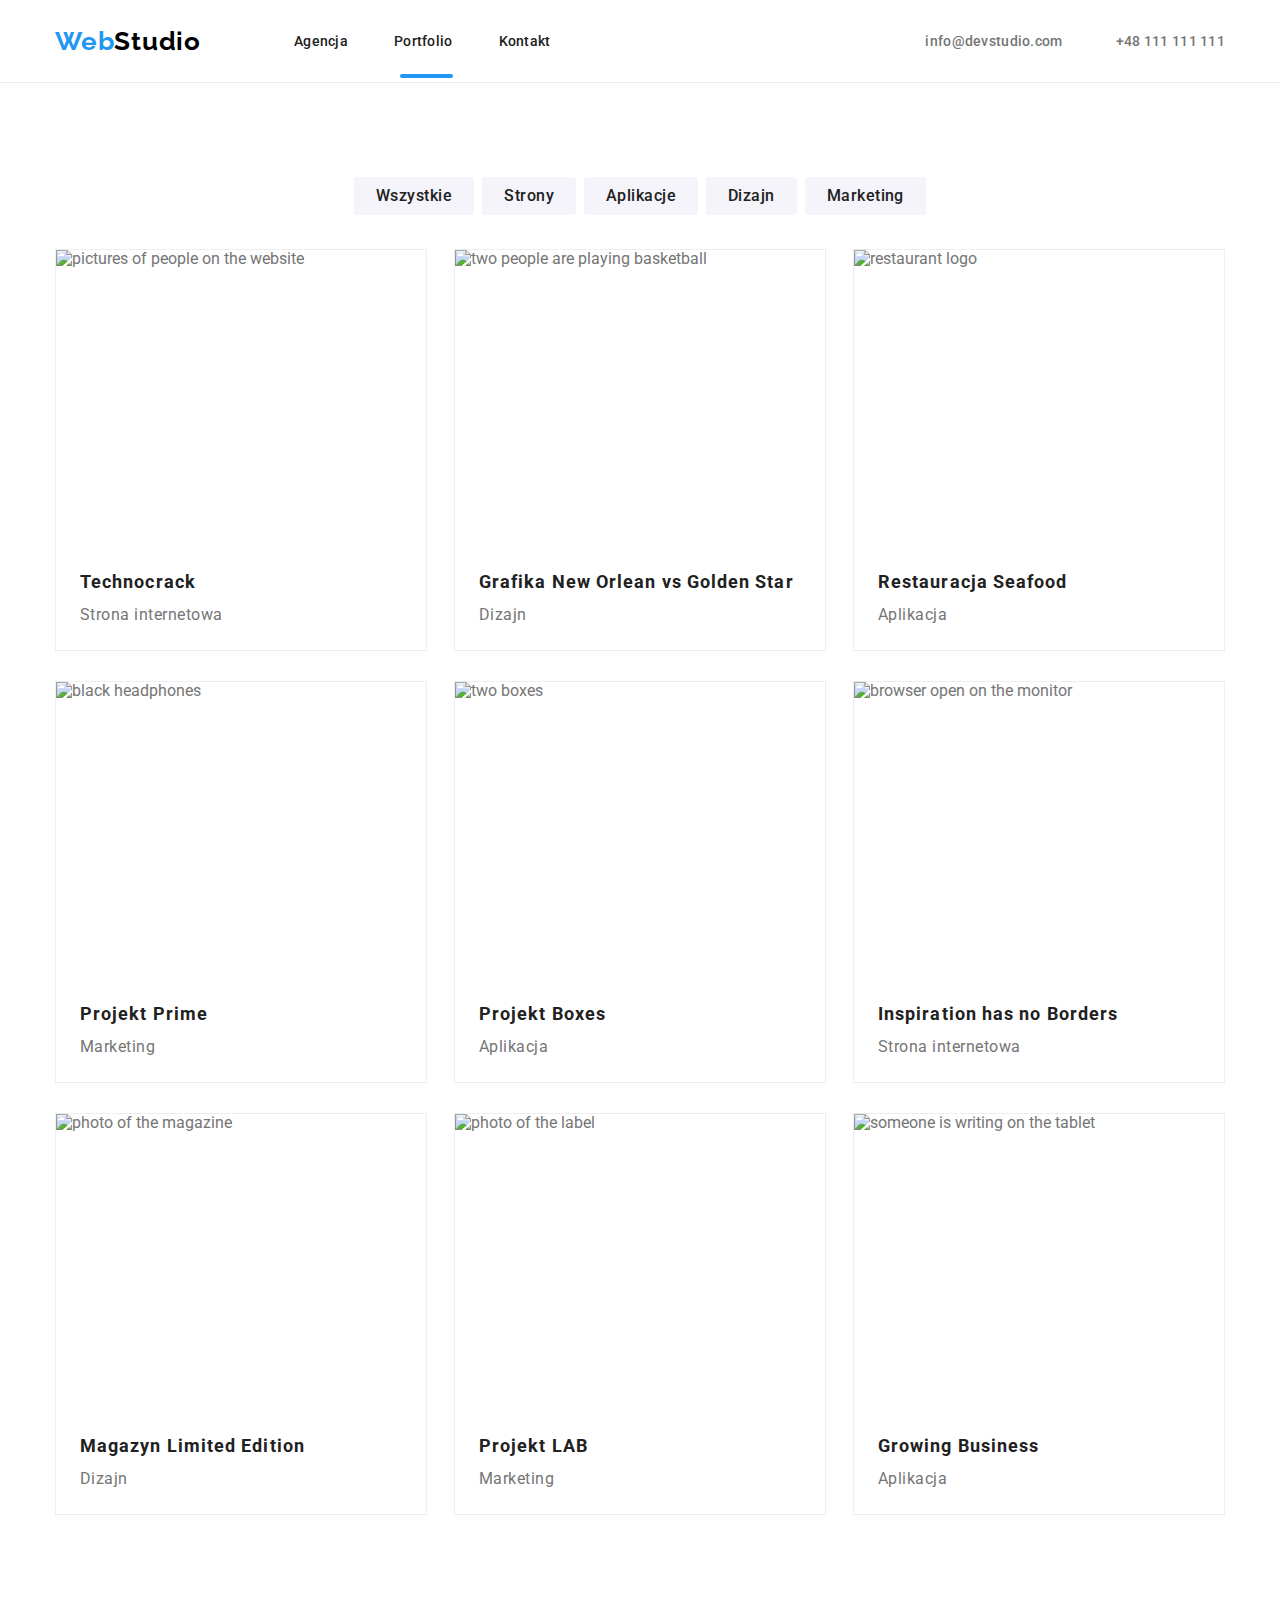
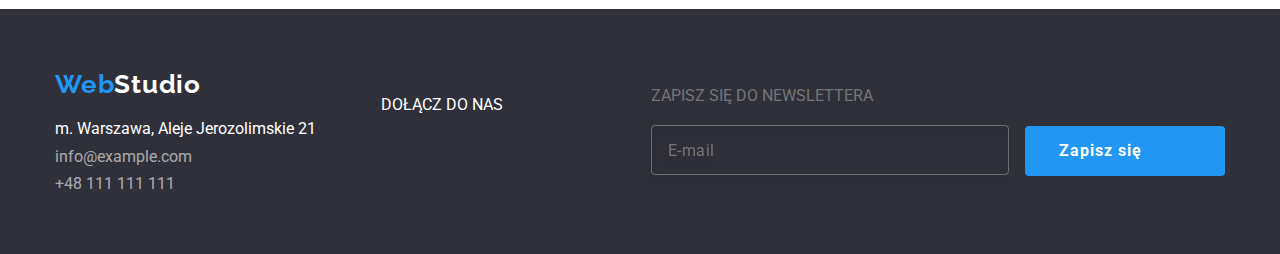
==== portfolio.html @ 6285abc8 "fix problem" ====
<!DOCTYPE html>
<html lang="pl">
  <head>
    <meta charset="utf-8" />
    <meta name="viewport" content="width=device-width, initial-scale=1.0" />
    <title>Studio</title>
    <link
      rel="stylesheet"
      href="https://cdnjs.cloudflare.com/ajax/libs/modern-normalize/1.0.0/modern-normalize.min.css"
    />
    <link rel="preconnect" href="https://fonts.googleapis.com" />
    <link rel="preconnect" href="https://fonts.gstatic.com" crossorigin />
    <link
      href="https://fonts.googleapis.com/css2?family=Raleway:wght@700&family=Roboto:wght@400;500;700;900&display=swap"
      rel="stylesheet"
    />
    <link rel="stylesheet" href="css/main.min.css" />
  </head>
  <body>
    <!-- Header -->
    <header class="page-header">
      <div class="container page-header__container">
        <a class="logo link page-header__logo" href="#">
          Web<span class="logo__part--light-theme">Studio</span>
        </a>
        <nav class="page-header__nav">
          <ul class="nav list">
            <li class="nav__item">
              <a class="nav__link link" href="index.html"> Agencja</a>
            </li>

            <li class="nav__item active">
              <a class="nav__link link" href="#">Portfolio</a>
            </li>

            <li class="nav__item">
              <a class="nav__link link" href="#">Kontakt</a>
            </li>
          </ul>
        </nav>
        <ul class="page-header__contacts contacts list">
          <li class="contacts__item">
            <a class="contacts__link link" href="mailto:info@devstudio.com">
              <svg class="contacts__icon--mail">
                <use href="images/icons.svg#icon-header-1envelope"></use>
              </svg>
              info@devstudio.com</a
            >
          </li>
          <li class="contacts__item">
            <a class="contacts__link link" href="tel:+48111111111">
              <svg class="contacts__icon--phone">
                <use href="images/icons.svg#icon-header-2smartphone"></use>
              </svg>
              +48 111 111 111</a
            >
          </li>
        </ul>
      </div>
    </header>

    <!-- Main -->
    <main>
      <aside class="menu-products container">
        <ul class="menu-products__buttons filters list">
          <li class="filters__item">
            <button class="filters__btn" type="button">Wszystkie</button>
          </li>
          <li class="filters__item">
            <button class="filters__btn" type="button">Strony</button>
          </li>
          <li class="filters__item">
            <button class="filters__btn" type="button">Aplikacje</button>
          </li>
          <li class="filters__item">
            <button class="filters__btn" type="button">Dizajn</button>
          </li>
          <li class="filters__item">
            <button class="filters__btn" type="button">Marketing</button>
          </li>
        </ul>
      </aside>
      <section class="products">
        <div class="products__cards container">
          <ul class="products__cards__list cards-list list">
            <li class="products__cards__card card">
              <img
                class="card_photo"
                src="images/images-portfolio/images-portfolio-laptop-faces.jpg"
                alt="pictures of people on the website"
                width="370"
                height="294"
              />
              <div class="card__text">
                <h3 class="card__text__title">Technocrack</h3>
                <p class="card__text__description">Strona internetowa</p>
              </div>
              <div class="card__hover">
                <p class="card__hover__text">
                  Technocrack jest popularną platformą wykorzystywaną do
                  rozpowszechniania koronawirusa. Firmy wykorzystują tę
                  platformę do celów szpiegowskich i ataków na niezabezpieczone
                  serwery konkurencji
                </p>
              </div>
            </li>

            <li class="products__cards__card card">
              <img
                class="card_photo"
                src="images/images-portfolio/images-portfolio-basketball.jpg"
                alt="two people are playing basketball"
                width="370"
                height="294"
              />
              <div class="card__text">
                <h3 class="card__text__title">
                  Grafika New Orlean vs Golden Star
                </h3>
                <p class="card__text__description">Dizajn</p>
              </div>
              <div class="card__hover">
                <p class="card__hover__text">
                  Technocrack jest popularną platformą wykorzystywaną do
                  rozpowszechniania koronawirusa. Firmy wykorzystują tę
                  platformę do celów szpiegowskich i ataków na niezabezpieczone
                  serwery konkurencji
                </p>
              </div>
            </li>
            <li class="products__cards__card card">
              <img
                class="card_photo"
                src="images/images-portfolio/images-portfolio-seafood.jpg"
                alt="restaurant logo"
                width="370"
                height="294"
              />
              <div class="card__text">
                <h3 class="card__text__title">Restauracja Seafood</h3>
                <p class="card__text__description">Aplikacja</p>
              </div>
              <div class="card__hover">
                <p class="card__hover__text">
                  Technocrack jest popularną platformą wykorzystywaną do
                  rozpowszechniania koronawirusa. Firmy wykorzystują tę
                  platformę do celów szpiegowskich i ataków na niezabezpieczone
                  serwery konkurencji
                </p>
              </div>
            </li>
            <li class="products__cards__card card">
              <img
                class="card_photo"
                src="images/images-portfolio/images-portfolio-headphones.jpg"
                alt="black headphones"
                width="370"
                height="294"
              />

              <div class="card__text">
                <h3 class="card__text__title">Projekt Prime</h3>
                <p class="card__text__description">Marketing</p>
              </div>
              <div class="card__hover">
                <p class="card__hover__text">
                  Technocrack jest popularną platformą wykorzystywaną do
                  rozpowszechniania koronawirusa. Firmy wykorzystują tę
                  platformę do celów szpiegowskich i ataków na niezabezpieczone
                  serwery konkurencji
                </p>
              </div>
            </li>
            <li class="products__cards__card card">
              <img
                class="card_photo"
                src="images/images-portfolio/images-portfolio-project-boxes.jpg"
                alt="two boxes"
                width="370"
                height="294"
              />
              <div class="card__text">
                <h3 class="card__text__title">Projekt Boxes</h3>
                <p class="card__text__description">Aplikacja</p>
              </div>
              <div class="card__hover">
                <p class="card__hover__text">
                  Technocrack jest popularną platformą wykorzystywaną do
                  rozpowszechniania koronawirusa. Firmy wykorzystują tę
                  platformę do celów szpiegowskich i ataków na niezabezpieczone
                  serwery konkurencji
                </p>
              </div>
            </li>
            <li class="products__cards__card card">
              <img
                class="card_photo"
                src="images/images-portfolio/images-portfolio-monitor.jpg"
                alt="browser open on the monitor"
                width="370"
                height="294"
              />
              <div class="card__text">
                <h3 class="card__text__title">Inspiration has no Borders</h3>
                <p class="card__text__description">Strona internetowa</p>
              </div>
              <div class="card__hover">
                <p class="card__hover__text">
                  Technocrack jest popularną platformą wykorzystywaną do
                  rozpowszechniania koronawirusa. Firmy wykorzystują tę
                  platformę do celów szpiegowskich i ataków na niezabezpieczone
                  serwery konkurencji
                </p>
              </div>
            </li>
            <li class="products__cards__card card">
              <img
                class="card_photo"
                src="images/images-portfolio/images-portfolio-magazine.jpg"
                alt="photo of the magazine"
                width="370"
                height="294"
              />
              <div class="card__text">
                <h3 class="card__text__title">Magazyn Limited Edition</h3>
                <p class="card__text__description">Dizajn</p>
              </div>
              <div class="card__hover">
                <p class="card__hover__text">
                  Technocrack jest popularną platformą wykorzystywaną do
                  rozpowszechniania koronawirusa. Firmy wykorzystują tę
                  platformę do celów szpiegowskich i ataków na niezabezpieczone
                  serwery konkurencji
                </p>
              </div>
            </li>
            <li class="products__cards__card card">
              <img
                class="card_photo"
                src="images/images-portfolio/images-portfolio-label.jpg"
                alt="photo of the label"
                width="370"
                height="294"
              />
              <div class="card__text">
                <h3 class="card__text__title">Projekt LAB</h3>
                <p class="card__text__description">Marketing</p>
              </div>
              <div class="card__hover">
                <p class="card__hover__text">
                  Technocrack jest popularną platformą wykorzystywaną do
                  rozpowszechniania koronawirusa. Firmy wykorzystują tę
                  platformę do celów szpiegowskich i ataków na niezabezpieczone
                  serwery konkurencji
                </p>
              </div>
            </li>
            <li class="products__cards__card card">
              <img
                class="card_photo"
                src="images/images-portfolio/images-portfolio-writting-on-a-laptop.jpg"
                alt="someone is writing on the tablet"
                width="370"
                height="294"
              />
              <div class="card__text">
                <h3 class="card__text__title">Growing Business</h3>
                <p class="card__text__description">Aplikacja</p>
              </div>
              <div class="card__hover">
                <p class="card__hover__text">
                  Technocrack jest popularną platformą wykorzystywaną do
                  rozpowszechniania koronawirusa. Firmy wykorzystują tę
                  platformę do celów szpiegowskich i ataków na niezabezpieczone
                  serwery konkurencji
                </p>
              </div>
            </li>
          </ul>
        </div>
      </section>
    </main>

    <!-- Footer -->
    <footer class="page-footer">
      <div class="page-footer__container container">
        <div class="page-footer__left-side">
          <a
            class="logo page-footer__left-side__logo link"
            href="index.html"
            target="_blank"
            >Web<span class="logo__part--dark-theme">Studio</span></a
          >
          <address class="address">
            <ul class="page-footer____left-side__address list address">
              <li class="address__item">
                <a
                  class="address__link--light link"
                  href="https://goo.gl/maps/cFLBsoUrSZg4NFTS6"
                  target="_blank"
                >
                  m. Warszawa, Aleje Jerozolimskie 21</a
                >
              </li>
              <li class="address__item">
                <a
                  class="address__link--dark link"
                  href="mailto:info@example.com"
                  >info@example.com</a
                >
              </li>
              <li class="address__item">
                <a class="address__link--dark link" href="tel:+48111111111"
                  >+48 111 111 111</a
                >
              </li>
            </ul>
          </address>
        </div>
        <div class="page-footer__social-links">
          <p class="page-footer__social-links__title">dołącz do nas</p>
          <ul class="page-footer__social-list list">
            <ul class="social-list list">
                    <li class="social-list__item">
                      <a class="social-list__item__link" href="">
                        <svg class="social-list__item__icon">
                          <use href="images/icons.svg#icon-s3-insta"></use>
                        </svg>
                      </a>
                    </li>
                    <li class="social-list__item">
                      <a class="social-list__item__link" href="">
                        <svg class="social-list__item__icon">
                          <use href="images/icons.svg#icon-s3-twitter"></use>
                        </svg>
                      </a>
                    </li>
                    <li class="social-list__item">
                      <a class="social-list__item__link" href="">
                        <svg class="social-list__item__icon">
                          <use href="images/icons.svg#icon-s3-fb"></use>
                        </svg>
                      </a>
                    </li>
                    <li class="social-list__item">
                      <a class="social-list__item__link" href="">
                        <svg class="social-list__item__icon">
                          <use href="images/icons.svg#icon-s3-in"></use>
                        </svg>
                      </a>
                    </li>
                  
          </ul>
        </div>
        <div class="page-footer__right-side">
          <form
            name="newsletter-form"
            autocomplete="on"
            novalidate
            class="newsletter-form"
          >
            <label class="newsletter-form__label">
              <p class="newsletter-form__title">Zapisz się do newslettera</p>
              <input
                type="e-mail"
                name="newsletter-form"
                class="newsletter-form__input"
                placeholder="E-mail"
              />
            </label>
            <button type="submit" class="btn" name="newsletter-form">
              Zapisz się
              <svg class="newsletter-form__icon">
                <use href="images/icons.svg#icon-footer-newsletter-sent"></use>
              </svg>
            </button>
          </form>
        </div>
      </div>
    </footer>
  </body>
</html>
---- css/main.min.css ----
.visually-hidden{position:absolute !important;clip:rect(1px 1px 1px 1px);clip:rect(1px 1px 1px 1px);padding:0 !important;border:0 !important;height:1px !important;width:1px !important;overflow:hidden}:root{--main-font-style: "Roboto", sans-serif;--logo-font-style: "Raleway", sans-serif;--main-background-color: #ffffff;--secondary-background-color: #f5f4fa;--footer-background-color: #2f303a;--figcaption-background-color: rgba(47, 48, 58, 0.8);--main-image-background-color: rgba(47, 48, 58, 0.4);--strong-font-color: #212121;--normal-font-color: #757575;--secondary-font-color: #ffffff;--header-logo-font-color: #000000;--footer-description-font-color: rgba(255, 255, 255, 0.6);--header-border-color: #ececec;--footer-input-border-color: #rgba(255, 255, 255, 0.3);--portfolio-border: #eeeeee;--brand-color: #2196f3;--main-fill: #afb1b8;--secondary-fill: #212121;--social-list-fill: #fff;--footer-fill: rgba(255, 255, 255, 0.1)}body{font-family:var(--main-font-style);color:var(--normal-font-color)}h1,h2,h3,h4,h5,h6{margin:0}ul,ol,p,figure{padding:0;margin:0}img{display:block}.list{list-style:none;display:flex}.link{text-decoration:none;font-style:normal}button{font-family:var(--main-font-style);cursor:pointer}.container{width:1200px;padding:0 15px;align-items:center;margin:0 auto}.section{padding-bottom:94px;padding-top:94px}.section__header{color:var(--strong-font-color);font-weight:700;font-size:36px;line-height:1.167;text-align:center;letter-spacing:0.03em;padding-bottom:50px}.active,.active-portfolio{position:relative}.active::after{width:53px;height:4px}.active-portfolio::after{width:58px;height:4px}.active::after,.active-portfolio::after{position:absolute;bottom:-28px;right:0;content:"";border-radius:2px;background-color:var(--brand-color)}.address__item:not(:last-child){padding-bottom:9px}.address__link--light{color:var(--secondary-font-color)}.address__link--dark{color:var(--footer-description-font-color)}.btn{font-style:var(--main-font-style);width:200px;height:50px;background-color:var(--brand-color);color:var(--secondary-font-color);font-weight:700;font-size:16px;line-height:1.875;letter-spacing:0.06em;box-shadow:0px 4px 4px var(--btn-shadow);border:none;border-radius:4px}.card{display:flex;flex-direction:column;border:1px solid #eeeeee;position:relative;overflow:hidden}.card:hover,.card:focus{box-shadow:0px 1px 1px rgba(0,0,0,0.12),0px 4px 4px rgba(0,0,0,0.06),1px 4px 6px rgba(0,0,0,0.16)}.card__text{padding-left:24px;padding-bottom:20px;background-color:var(--main-background-color);z-index:2}.card__text__title{color:var(--strong-font-color);font-weight:700;font-size:18px;line-height:2;letter-spacing:0.06em;padding-top:20px}.card__text__description{font-size:16px;line-height:1.875;letter-spacing:0.03em}.card:hover .card__hover{transform:translateY(0)}.card__hover{width:370px;height:294px;position:absolute;background-color:rgba(33,150,243,0.9);top:0;right:0;transform:translateY(100%);transition-property:transform;transition-duration:250ms;transition-timing-function:ease;color:var(--secondary-font-color)}.card__hover__text{padding-left:24px;padding-top:49px;font-size:18px;line-height:1.556;letter-spacing:0.03em}.contacts__item:not(:last-child){margin-right:30px}.contacts__link:hover,.contacts__link:focus{color:var(--brand-color);fill:var(--brand-color)}.contacts__link{font-size:14px;line-height:1.142;font-weight:500;color:var(--normal-font-color);letter-spacing:0.02em;transition-property:color, fill;transition-duration:250ms;transition-timing-function:var(--timing-transition)}.contacts__icon--mail{width:16px;height:12px;margin-right:10px}.contacts__icon--phone{vertical-align:text-bottom;width:10px;height:16px;margin-right:10px}.filters{width:572px;display:flex;justify-content:space-between}.filters__btn{color:var(--strong-font-color);font-weight:500;font-size:16px;line-height:1.625;text-align:center;letter-spacing:0.03em;padding:6px 22px;border-radius:4px;border:none;background-color:var(--secondary-background-color);transition-property:color, background-color;transition-duration:250ms;transition-timing-function:var(--timing-transition)}.filters__btn:hover,.filters__btn:focus{background-color:var(--brand-color);color:var(--secondary-font-color)}.logo{color:var(--brand-color);font-family:var(--logo-font-style);font-weight:700;font-size:26px;line-height:1.192;letter-spacing:0.03em}.logo__part--light-theme{color:var(--header-logo-font-color)}.logo__part--dark-theme{color:var(--secondary-font-color)}.modal{display:flex;flex-direction:column;position:absolute;top:50%;left:50%;transform:translate(-50%, -50%);width:528px;height:581px;background-color:var(--main-background-color);transition-property:transform, opacity;transition-timing-function:var(--timing-transition);transform:translate3d(0, 0, 0, 0);opacity:1}.modal__backdrop{position:fixed;left:0;top:0;width:100%;height:100%;background-color:rgba(0,0,0,0.2);transition-property:opacity;transition-duration:0.5s;transition-timing-function:var(--timing-transition)}.modal__backdrop--is-hidden{opacity:0;visibility:hidden;pointer-events:none}.modal__backdrop--is-hidden .modal{transform:translate3d(0, -2rem, 0);opacity:0}.modal__btn--close{position:absolute;top:8px;right:8px;width:30px;height:30px;background-color:var(--main-background-color);border:1px solid rgba(0,0,0,0.1);border-radius:50%;cursor:pointer}.modal__btn--icon{position:absolute;width:11px;height:11px;fill:#000000;top:9px;left:10px}.modal__form__group{display:block;border:none;margin:0;padding:0}.modal__form__header{font-weight:700;font-size:20px;line-height:1.15;text-align:center;letter-spacing:0.03em;color:var(--strong-font-color);padding:40px 40px 12px 40px}.modal__form__label,.modal__form__usercomment{display:flex;flex-direction:column;font-size:12px;line-height:1.167;letter-spacing:0.01em;margin-bottom:10px;position:relative}.modal__form__input{padding-left:42px;margin-top:4px;width:448px;height:40px;border:1px solid rgba(33,33,33,0.2);border-radius:4px;outline-color:var(--brand-color)}.modal__form__input:focus+.modal__form__icon{outline-color:var(--brand-color);fill:var(--brand-color);transition-duration:250ms;transition-timing-function:var(--timing-transition)}.modal__form__usercomment{margin-bottom:20px}.modal__form__usercomment--text{border:1px solid rgba(33,33,33,0.2);border-radius:4px;width:448px;min-height:120px;padding-left:16px;padding-top:12px;color:rgba(117,117,117,0.5);margin-top:4px;outline-color:var(--brand-color)}.modal__form__icon{position:absolute;top:31px;left:15px;background-color:var(--main-background-color)}.modal__form__icon--name{width:12px;height:12px}.modal__form__icon--tel{width:13px;height:13px}.modal__form__icon--email{width:15px;height:12px}.div-class{display:flex;flex-direction:column;margin-left:35px}.modal__declaration{font-size:14px;line-height:1.714;letter-spacing:0.03em;color:var(--normal-font-color);padding:0}.modal__declaration{position:relative;display:flex;flex-direction:column;align-items:center}.modal__declaration__input{margin-right:7px}.modal__declaration__label{margin-bottom:30px}.modal__declaration__input:checked+.modal__declaration__label::before{content:"";position:absolute;border-radius:2px;background-color:var(--brand-color);background-image:url("../images/checkbox.svg");background-size:contain;background-position:center;background-repeat:no-repeat;border:none;width:16px;height:15px;position:relative}.modal__declaration__link{color:var(--brand-color)}.modal__declaration__label::before{display:inline-block;content:"";width:16px;height:15px;border:1px solid #000;margin-right:7px;border-radius:2px}.nav__link{color:var(--strong-font-color);font-weight:500;font-size:14px;line-height:1.142;letter-spacing:0.02em;transition-property:color, fill;transition-duration:250ms;transition-timing-function:var(--timing-transition)}.nav__link:hover,.nav__link:focus{color:var(--brand-color);fill:var(--brand-color)}.nav__item:not(:last-child){margin-right:46px}.newsletter-form__label{text-transform:uppercase}.newsletter-form__icon{width:20px;height:20px;margin-left:24px;vertical-align:text-bottom}.newsletter-form__input{color:var(--footer-input-border-color);font-size:16px;line-height:1.25;letter-spacing:0.03em;padding-left:16px;width:358px;height:50px;margin-top:20px;margin-right:12px;border:1px solid rgba(255,255,255,0.3);filter:drop-shadow(0px 4px 4px rgba(0,0,0,0.15));border-radius:4px;background-color:rgba(0,0,0,0);transition-duration:250ms;transition-timing-function:var(--timing-transition)}.social-list__item:not(:last-child){margin-right:10px}.social-list__item__icon{width:20px;height:20px}.social-list__item__link{display:flex;width:44px;height:44px;border-radius:50%;align-items:center;justify-content:center;fill:var(--main-fill)}.social-list__item__link:hover,.social-list__item__link:focus{background-color:var(--brand-color);fill:var(--social-list-fill)}.social-list__item__link{transition-property:background-color, fill;transition-duration:250ms;transition-timing-function:var(--timing-transition)}.feature-card{width:270px;display:flex;flex-direction:column}.feature-card__icon-box{background-color:var(--secondary-background-color);width:270px;height:120px;display:flex;justify-content:center;align-items:center;margin-bottom:30px}.feature-card__icon-box__icon{width:70px;height:70px}.feature-card__text__title,.feature-card__text__desctription{font-size:14px;letter-spacing:0.03em}.feature-card__text__title{color:var(--strong-font-color);font-weight:700;line-height:1.143;text-transform:uppercase;margin-bottom:10px}.feature-card__text__desctription{line-height:1.714}.offer-card{position:relative}.offer-card__caption{position:absolute;bottom:0px;font-weight:700;font-size:14px;line-height:1.143;text-align:center;letter-spacing:0.03em;text-transform:uppercase;color:var(--secondary-font-color);background:var(--figcaption-background-color);width:100%;padding:27px}.workers-card{background-color:var(--main-background-color);padding-bottom:30px;box-shadow:0px 1px 3px rgba(0,0,0,0.12),0px 1px 1px rgba(0,0,0,0.14),0px 2px 1px #00000033;border-radius:0px 0px 4px 4px;width:270px}.workers-card__photo{margin-bottom:30px}.workers-card__text__title,.workers-card__text__description{font-size:16px;line-height:1.188;text-align:center;letter-spacing:0.03em}.workers-card__text__title{margin-bottom:10px}.workers-card__text__description{margin-bottom:16px}.workers-card__social-list{margin-left:32px}.clients__item__link{border:1px solid #afb1b8;border-radius:4px;width:170px;height:92px;display:flex;align-items:center;justify-content:center;fill:var(--main-fill);transition-property:fill;transition-duration:250ms;transition-timing-function:var(--timing-transition)}.clients__item__icon{width:106px;height:60px;display:flex;align-items:center;justify-content:center}.clients__item__link:hover,.clients__item__link:focus{border:1px solid var(--brand-color);fill:var(--brand-color)}.page-header{border-bottom:1px solid var(--header-border-color)}.page-header__container{display:flex}.page-header__nav{margin-left:93px;margin-top:32px;margin-bottom:32px}.page-header__contacts{margin-top:32px;margin-bottom:32px;margin-left:auto}.main-section{background-color:var(--main-image-background-color);background-image:linear-gradient(rgba(47,48,58,0.4), rgba(47,48,58,0.4)),url(../images/background.jpg);background-size:cover;background-repeat:no-repeat;flex-grow:1;padding:0 15px;margin-bottom:94px}.main-section__container{display:flex;flex-direction:column;justify-content:center}.main-section__header{width:696px;font-weight:900;font-size:44px;line-height:1.364;text-align:center;letter-spacing:0.06em;text-transform:uppercase;color:var(--secondary-font-color);padding-top:200px;margin-bottom:30px}.main-section__btn{margin-bottom:200px}.feature__container__list{display:flex;justify-content:space-between}.offer__list{display:flex}.offer__list__item:not(last-child){margin-right:30px}.workers{background-color:var(--secondary-background-color)}.workers__list{display:flex;justify-content:space-between}.clients__container__list{display:flex;justify-content:space-between}.page-footer{background-color:var(--footer-background-color)}.page-footer__container{display:flex;justify-content:space-between}.page-footer__left-side{display:flex;flex-direction:column;margin-bottom:60px;margin-top:60px}.page-footer__left-side__logo{margin-bottom:20px}.page-footer____left-side__address{flex-direction:column}.page-footer__social-links{flex-direction:column;margin-top:12px}.page-footer__social-links__title{color:var(--secondary-font-color);text-transform:uppercase;margin-bottom:20px}.menu-products{display:flex;justify-content:center;margin-top:94px;margin-bottom:34px}.products{margin-bottom:94px}.products__cards__list{display:flex;flex-wrap:wrap;justify-content:space-between}.products__cards__card:nth-child(-n+6){margin-bottom:30px}
/*# sourceMappingURL=main.min.css.map */
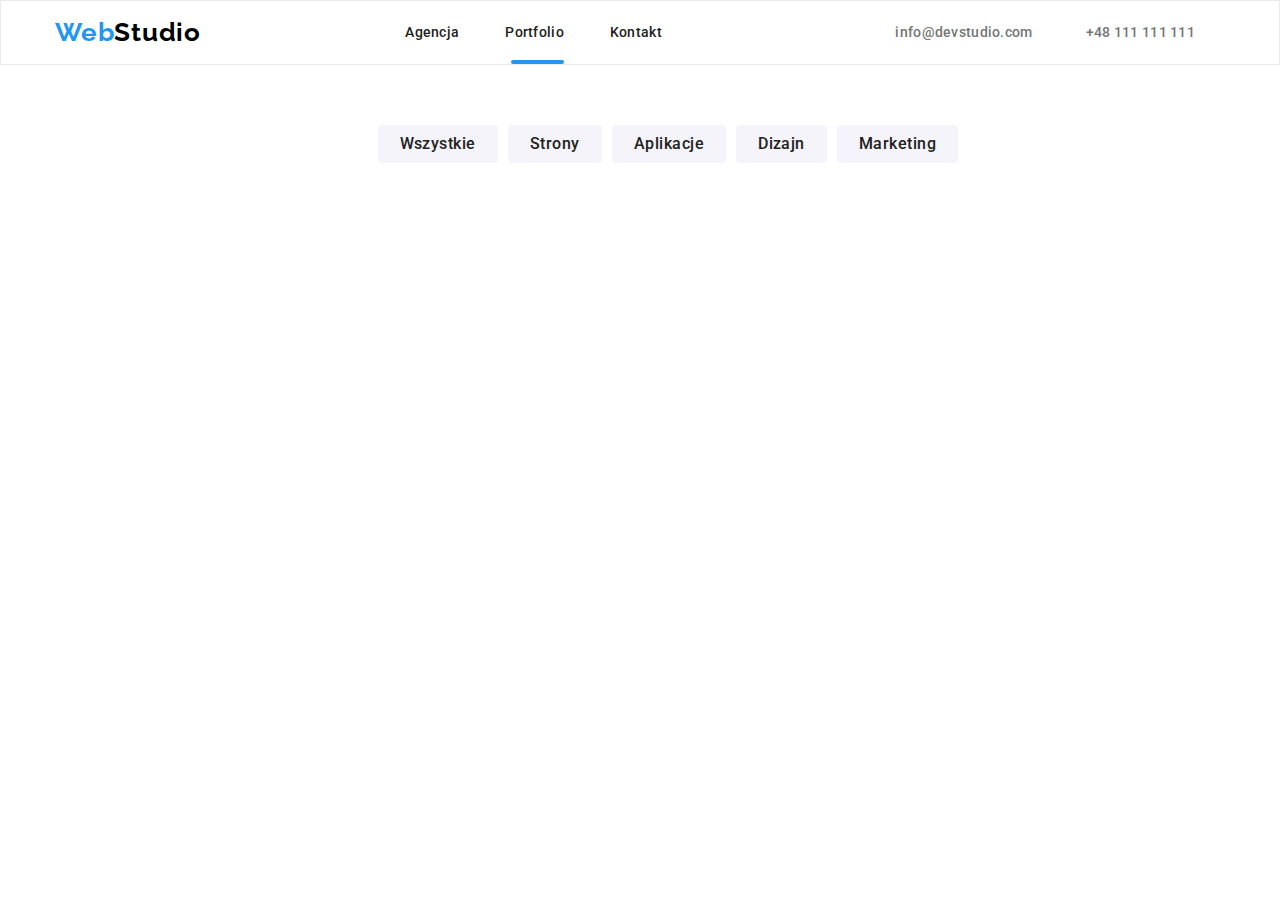
==== commit 53e2c9cb: "products menu portfolio" ====
--- a/portfolio.html
+++ b/portfolio.html
@@ -23,6 +23,12 @@
         <a class="logo link page-header__logo" href="#">
           Web<span class="logo__part--light-theme">Studio</span>
         </a>
+        <a class="page-header__menu">
+          <svg class="page-header__menu__burger">
+            <use href="images/icons.svg#icon-menu_24pxburger"></use>
+          </svg>
+        </a>
+
         <nav class="page-header__nav">
           <ul class="nav list">
             <li class="nav__item">
@@ -79,7 +85,7 @@
             <button class="filters__btn" type="button">Marketing</button>
           </li>
         </ul>
-      </aside>
+      </aside> <!--
       <section class="products">
         <div class="products__cards container">
           <ul class="products__cards__list cards-list list">
@@ -281,8 +287,8 @@
       </section>
     </main>
 
-    <!-- Footer -->
-    <footer class="page-footer">
+     Footer -->
+    <!-- <footer class="page-footer">
       <div class="page-footer__container container">
         <div class="page-footer__left-side">
           <a
@@ -351,8 +357,8 @@
                     </li>
                   
           </ul>
-        </div>
-        <div class="page-footer__right-side">
+        </div> -->
+    <!-- <div class="page-footer__right-side">
           <form
             name="newsletter-form"
             autocomplete="on"
@@ -377,6 +383,7 @@
           </form>
         </div>
       </div>
-    </footer>
+    </footer> -->
+    </main>
   </body>
 </html>
--- a/css/main.min.css
+++ b/css/main.min.css
@@ -1,2 +1,2 @@
-.visually-hidden{position:absolute !important;clip:rect(1px 1px 1px 1px);clip:rect(1px 1px 1px 1px);padding:0 !important;border:0 !important;height:1px !important;width:1px !important;overflow:hidden}:root{--main-font-style: "Roboto", sans-serif;--logo-font-style: "Raleway", sans-serif;--main-background-color: #ffffff;--secondary-background-color: #f5f4fa;--footer-background-color: #2f303a;--figcaption-background-color: rgba(47, 48, 58, 0.8);--main-image-background-color: rgba(47, 48, 58, 0.4);--strong-font-color: #212121;--normal-font-color: #757575;--secondary-font-color: #ffffff;--header-logo-font-color: #000000;--footer-description-font-color: rgba(255, 255, 255, 0.6);--header-border-color: #ececec;--footer-input-border-color: #rgba(255, 255, 255, 0.3);--portfolio-border: #eeeeee;--brand-color: #2196f3;--main-fill: #afb1b8;--secondary-fill: #212121;--social-list-fill: #fff;--footer-fill: rgba(255, 255, 255, 0.1)}body{font-family:var(--main-font-style);color:var(--normal-font-color)}h1,h2,h3,h4,h5,h6{margin:0}ul,ol,p,figure{padding:0;margin:0}img{display:block}.list{list-style:none;display:flex}.link{text-decoration:none;font-style:normal}button{font-family:var(--main-font-style);cursor:pointer}.container{width:1200px;padding:0 15px;align-items:center;margin:0 auto}.section{padding-bottom:94px;padding-top:94px}.section__header{color:var(--strong-font-color);font-weight:700;font-size:36px;line-height:1.167;text-align:center;letter-spacing:0.03em;padding-bottom:50px}.active,.active-portfolio{position:relative}.active::after{width:53px;height:4px}.active-portfolio::after{width:58px;height:4px}.active::after,.active-portfolio::after{position:absolute;bottom:-28px;right:0;content:"";border-radius:2px;background-color:var(--brand-color)}.address__item:not(:last-child){padding-bottom:9px}.address__link--light{color:var(--secondary-font-color)}.address__link--dark{color:var(--footer-description-font-color)}.btn{font-style:var(--main-font-style);width:200px;height:50px;background-color:var(--brand-color);color:var(--secondary-font-color);font-weight:700;font-size:16px;line-height:1.875;letter-spacing:0.06em;box-shadow:0px 4px 4px var(--btn-shadow);border:none;border-radius:4px}.card{display:flex;flex-direction:column;border:1px solid #eeeeee;position:relative;overflow:hidden}.card:hover,.card:focus{box-shadow:0px 1px 1px rgba(0,0,0,0.12),0px 4px 4px rgba(0,0,0,0.06),1px 4px 6px rgba(0,0,0,0.16)}.card__text{padding-left:24px;padding-bottom:20px;background-color:var(--main-background-color);z-index:2}.card__text__title{color:var(--strong-font-color);font-weight:700;font-size:18px;line-height:2;letter-spacing:0.06em;padding-top:20px}.card__text__description{font-size:16px;line-height:1.875;letter-spacing:0.03em}.card:hover .card__hover{transform:translateY(0)}.card__hover{width:370px;height:294px;position:absolute;background-color:rgba(33,150,243,0.9);top:0;right:0;transform:translateY(100%);transition-property:transform;transition-duration:250ms;transition-timing-function:ease;color:var(--secondary-font-color)}.card__hover__text{padding-left:24px;padding-top:49px;font-size:18px;line-height:1.556;letter-spacing:0.03em}.contacts__item:not(:last-child){margin-right:30px}.contacts__link:hover,.contacts__link:focus{color:var(--brand-color);fill:var(--brand-color)}.contacts__link{font-size:14px;line-height:1.142;font-weight:500;color:var(--normal-font-color);letter-spacing:0.02em;transition-property:color, fill;transition-duration:250ms;transition-timing-function:var(--timing-transition)}.contacts__icon--mail{width:16px;height:12px;margin-right:10px}.contacts__icon--phone{vertical-align:text-bottom;width:10px;height:16px;margin-right:10px}.filters{width:572px;display:flex;justify-content:space-between}.filters__btn{color:var(--strong-font-color);font-weight:500;font-size:16px;line-height:1.625;text-align:center;letter-spacing:0.03em;padding:6px 22px;border-radius:4px;border:none;background-color:var(--secondary-background-color);transition-property:color, background-color;transition-duration:250ms;transition-timing-function:var(--timing-transition)}.filters__btn:hover,.filters__btn:focus{background-color:var(--brand-color);color:var(--secondary-font-color)}.logo{color:var(--brand-color);font-family:var(--logo-font-style);font-weight:700;font-size:26px;line-height:1.192;letter-spacing:0.03em}.logo__part--light-theme{color:var(--header-logo-font-color)}.logo__part--dark-theme{color:var(--secondary-font-color)}.modal{display:flex;flex-direction:column;position:absolute;top:50%;left:50%;transform:translate(-50%, -50%);width:528px;height:581px;background-color:var(--main-background-color);transition-property:transform, opacity;transition-timing-function:var(--timing-transition);transform:translate3d(0, 0, 0, 0);opacity:1}.modal__backdrop{position:fixed;left:0;top:0;width:100%;height:100%;background-color:rgba(0,0,0,0.2);transition-property:opacity;transition-duration:0.5s;transition-timing-function:var(--timing-transition)}.modal__backdrop--is-hidden{opacity:0;visibility:hidden;pointer-events:none}.modal__backdrop--is-hidden .modal{transform:translate3d(0, -2rem, 0);opacity:0}.modal__btn--close{position:absolute;top:8px;right:8px;width:30px;height:30px;background-color:var(--main-background-color);border:1px solid rgba(0,0,0,0.1);border-radius:50%;cursor:pointer}.modal__btn--icon{position:absolute;width:11px;height:11px;fill:#000000;top:9px;left:10px}.modal__form__group{display:block;border:none;margin:0;padding:0}.modal__form__header{font-weight:700;font-size:20px;line-height:1.15;text-align:center;letter-spacing:0.03em;color:var(--strong-font-color);padding:40px 40px 12px 40px}.modal__form__label,.modal__form__usercomment{display:flex;flex-direction:column;font-size:12px;line-height:1.167;letter-spacing:0.01em;margin-bottom:10px;position:relative}.modal__form__input{padding-left:42px;margin-top:4px;width:448px;height:40px;border:1px solid rgba(33,33,33,0.2);border-radius:4px;outline-color:var(--brand-color)}.modal__form__input:focus+.modal__form__icon{outline-color:var(--brand-color);fill:var(--brand-color);transition-duration:250ms;transition-timing-function:var(--timing-transition)}.modal__form__usercomment{margin-bottom:20px}.modal__form__usercomment--text{border:1px solid rgba(33,33,33,0.2);border-radius:4px;width:448px;min-height:120px;padding-left:16px;padding-top:12px;color:rgba(117,117,117,0.5);margin-top:4px;outline-color:var(--brand-color)}.modal__form__icon{position:absolute;top:31px;left:15px;background-color:var(--main-background-color)}.modal__form__icon--name{width:12px;height:12px}.modal__form__icon--tel{width:13px;height:13px}.modal__form__icon--email{width:15px;height:12px}.div-class{display:flex;flex-direction:column;margin-left:35px}.modal__declaration{font-size:14px;line-height:1.714;letter-spacing:0.03em;color:var(--normal-font-color);padding:0}.modal__declaration{position:relative;display:flex;flex-direction:column;align-items:center}.modal__declaration__input{margin-right:7px}.modal__declaration__label{margin-bottom:30px}.modal__declaration__input:checked+.modal__declaration__label::before{content:"";position:absolute;border-radius:2px;background-color:var(--brand-color);background-image:url("../images/checkbox.svg");background-size:contain;background-position:center;background-repeat:no-repeat;border:none;width:16px;height:15px;position:relative}.modal__declaration__link{color:var(--brand-color)}.modal__declaration__label::before{display:inline-block;content:"";width:16px;height:15px;border:1px solid #000;margin-right:7px;border-radius:2px}.nav__link{color:var(--strong-font-color);font-weight:500;font-size:14px;line-height:1.142;letter-spacing:0.02em;transition-property:color, fill;transition-duration:250ms;transition-timing-function:var(--timing-transition)}.nav__link:hover,.nav__link:focus{color:var(--brand-color);fill:var(--brand-color)}.nav__item:not(:last-child){margin-right:46px}.newsletter-form__label{text-transform:uppercase}.newsletter-form__icon{width:20px;height:20px;margin-left:24px;vertical-align:text-bottom}.newsletter-form__input{color:var(--footer-input-border-color);font-size:16px;line-height:1.25;letter-spacing:0.03em;padding-left:16px;width:358px;height:50px;margin-top:20px;margin-right:12px;border:1px solid rgba(255,255,255,0.3);filter:drop-shadow(0px 4px 4px rgba(0,0,0,0.15));border-radius:4px;background-color:rgba(0,0,0,0);transition-duration:250ms;transition-timing-function:var(--timing-transition)}.social-list__item:not(:last-child){margin-right:10px}.social-list__item__icon{width:20px;height:20px}.social-list__item__link{display:flex;width:44px;height:44px;border-radius:50%;align-items:center;justify-content:center;fill:var(--main-fill)}.social-list__item__link:hover,.social-list__item__link:focus{background-color:var(--brand-color);fill:var(--social-list-fill)}.social-list__item__link{transition-property:background-color, fill;transition-duration:250ms;transition-timing-function:var(--timing-transition)}.feature-card{width:270px;display:flex;flex-direction:column}.feature-card__icon-box{background-color:var(--secondary-background-color);width:270px;height:120px;display:flex;justify-content:center;align-items:center;margin-bottom:30px}.feature-card__icon-box__icon{width:70px;height:70px}.feature-card__text__title,.feature-card__text__desctription{font-size:14px;letter-spacing:0.03em}.feature-card__text__title{color:var(--strong-font-color);font-weight:700;line-height:1.143;text-transform:uppercase;margin-bottom:10px}.feature-card__text__desctription{line-height:1.714}.offer-card{position:relative}.offer-card__caption{position:absolute;bottom:0px;font-weight:700;font-size:14px;line-height:1.143;text-align:center;letter-spacing:0.03em;text-transform:uppercase;color:var(--secondary-font-color);background:var(--figcaption-background-color);width:100%;padding:27px}.workers-card{background-color:var(--main-background-color);padding-bottom:30px;box-shadow:0px 1px 3px rgba(0,0,0,0.12),0px 1px 1px rgba(0,0,0,0.14),0px 2px 1px #00000033;border-radius:0px 0px 4px 4px;width:270px}.workers-card__photo{margin-bottom:30px}.workers-card__text__title,.workers-card__text__description{font-size:16px;line-height:1.188;text-align:center;letter-spacing:0.03em}.workers-card__text__title{margin-bottom:10px}.workers-card__text__description{margin-bottom:16px}.workers-card__social-list{margin-left:32px}.clients__item__link{border:1px solid #afb1b8;border-radius:4px;width:170px;height:92px;display:flex;align-items:center;justify-content:center;fill:var(--main-fill);transition-property:fill;transition-duration:250ms;transition-timing-function:var(--timing-transition)}.clients__item__icon{width:106px;height:60px;display:flex;align-items:center;justify-content:center}.clients__item__link:hover,.clients__item__link:focus{border:1px solid var(--brand-color);fill:var(--brand-color)}.page-header{border-bottom:1px solid var(--header-border-color)}.page-header__container{display:flex}.page-header__nav{margin-left:93px;margin-top:32px;margin-bottom:32px}.page-header__contacts{margin-top:32px;margin-bottom:32px;margin-left:auto}.main-section{background-color:var(--main-image-background-color);background-image:linear-gradient(rgba(47,48,58,0.4), rgba(47,48,58,0.4)),url(../images/background.jpg);background-size:cover;background-repeat:no-repeat;flex-grow:1;padding:0 15px;margin-bottom:94px}.main-section__container{display:flex;flex-direction:column;justify-content:center}.main-section__header{width:696px;font-weight:900;font-size:44px;line-height:1.364;text-align:center;letter-spacing:0.06em;text-transform:uppercase;color:var(--secondary-font-color);padding-top:200px;margin-bottom:30px}.main-section__btn{margin-bottom:200px}.feature__container__list{display:flex;justify-content:space-between}.offer__list{display:flex}.offer__list__item:not(last-child){margin-right:30px}.workers{background-color:var(--secondary-background-color)}.workers__list{display:flex;justify-content:space-between}.clients__container__list{display:flex;justify-content:space-between}.page-footer{background-color:var(--footer-background-color)}.page-footer__container{display:flex;justify-content:space-between}.page-footer__left-side{display:flex;flex-direction:column;margin-bottom:60px;margin-top:60px}.page-footer__left-side__logo{margin-bottom:20px}.page-footer____left-side__address{flex-direction:column}.page-footer__social-links{flex-direction:column;margin-top:12px}.page-footer__social-links__title{color:var(--secondary-font-color);text-transform:uppercase;margin-bottom:20px}.menu-products{display:flex;justify-content:center;margin-top:94px;margin-bottom:34px}.products{margin-bottom:94px}.products__cards__list{display:flex;flex-wrap:wrap;justify-content:space-between}.products__cards__card:nth-child(-n+6){margin-bottom:30px}
+.visually-hidden{position:absolute !important;clip:rect(1px 1px 1px 1px);clip:rect(1px 1px 1px 1px);padding:0 !important;border:0 !important;height:1px !important;width:1px !important;overflow:hidden}body{font-family:"Roboto",sans-serif;color:#757575}h1,h2,h3,h4,h5,h6{margin:0}ul,ol,p,figure{padding:0;margin:0}img{display:block}.list{list-style:none}.link{text-decoration:none;font-style:normal}button{font-family:"Roboto",sans-serif;cursor:pointer}.container{width:100%;padding:0 15px;align-items:center;margin:0 auto}@media screen and (min-width: 480px){.container{width:480px;padding:0 15px}}@media screen and (min-width: 768px){.container{width:768px;padding:0 15px}}@media screen and (min-width: 1200px){.container{width:1200px;padding:0 15px}}.section{padding-bottom:94px;padding-top:94px}.section__header{color:#212121;font-weight:700;font-size:36px;line-height:1.167;text-align:center;letter-spacing:0.03em;padding-bottom:50px}.active{position:relative}.active:after{position:absolute;bottom:-28px;right:0;content:"";border-radius:2px;background-color:#2196f3}.active-portfolio{position:relative}.active-portfolio:after{position:absolute;bottom:-28px;right:0;content:"";border-radius:2px;background-color:#2196f3}@media screen and (min-width: 768px) and (max-width: 1200px){.active:after{width:53px;height:4px;bottom:-30px}.active-portfolio:after{width:58px;height:4px}}@media screen and (min-width: 1200px){.active:after{width:53px;height:4px;bottom:-22px}.active-portfolio:after{width:58px;bottom:-32px}}.address__item:not(:last-child){padding-bottom:9px}.address__link--light{color:#fff}.address__link--dark{color:rgba(255,255,255,0.6)}.btn{font-style:"Roboto",sans-serif;font-weight:700;font-size:16px;width:200px;height:50px;background-color:#2196f3;color:#fff;line-height:1.875;letter-spacing:0.06em;box-shadow:0px 4px 4px rgba(0,0,0,0.25);border:none;border-radius:4px}.card{display:flex;flex-direction:column;border:1px solid #eeeeee;position:relative;overflow:hidden}.card:hover,.card:focus{box-shadow:0px 1px 1px rgba(0,0,0,0.12),0px 4px 4px rgba(0,0,0,0.06),1px 4px 6px rgba(0,0,0,0.16)}.card:hover .card__hover{transform:translateY(0)}.card__text{padding-left:24px;padding-bottom:20px;background-color:#fff;z-index:2}.card__text__title{color:#212121;font-weight:700;font-size:18px;line-height:2;letter-spacing:0.06em;padding-top:20px}.card__hover{width:370px;height:294px;position:absolute;background-color:rgba(33,150,243,0.9);top:0;right:0;transform:translateY(100%);color:#fff;transition-property:transform;transition-duration:250ms;transition-timing-function:ease}.card__hover__text{padding-left:24px;padding-top:49px;font-size:18px;line-height:1.556;letter-spacing:0.03em}@media screen and (min-width: 1200px){.card{display:flex;flex-direction:column;border:1px solid #eeeeee;position:relative;overflow:hidden}.card:hover,.card:focus{box-shadow:0px 1px 1px rgba(0,0,0,0.12),0px 4px 4px rgba(0,0,0,0.06),1px 4px 6px rgba(0,0,0,0.16)}.card:hover .card__hover{transform:translateY(0)}.card__text{padding-left:24px;padding-bottom:20px;background-color:#fff;z-index:2}.card__text__title{color:#212121;font-weight:700;font-size:18px;line-height:2;letter-spacing:0.06em;padding-top:20px}.card__hover{width:370px;height:294px;position:absolute;background-color:rgba(33,150,243,0.9);top:0;right:0;transform:translateY(100%);color:#fff;transition-property:transform;transition-duration:250ms;transition-timing-function:ease}.card__hover__text{padding-left:24px;padding-top:49px;font-size:18px;line-height:1.556;letter-spacing:0.03em}}.contacts{display:flex}.contacts__link{font-size:14px;line-height:1.142;font-weight:500;color:#757575;letter-spacing:0.02em;transition-property:color, fill;transition-duration:250ms;transition-timing-function:cubic-bezier(0.4, 0, 0.2, 1)}.contacts__link:hover,.contacts__link:focus{color:#2196f3;fill:#2196f3}.contacts__item:not(last-child){margin-right:30px}.contacts__icon--mail{width:16px;height:12px;margin-right:10px}.contacts__icon--phone{vertical-align:text-bottom;width:10px;height:16px;margin-right:10px}.filters{width:392px;display:flex;flex-wrap:wrap}.filters__btn{color:#212121;font-weight:500;font-size:16px;line-height:1.625;text-align:center;letter-spacing:0.03em;padding:6px 22px;border-radius:4px;border:none;background-color:#f5f4fa;transition-property:color, background-color;transition-duration:250ms;transition-timing-function:cubic-bezier(0.4, 0, 0.2, 1)}.filters__btn:hover,.filters__btn:focus{background-color:#2196f3;color:#fff}.filters__item{margin-bottom:15px;margin-right:10px}@media screen and (min-width: 768px){.filters{margin-left:47px;width:572px;display:flex;flex-wrap:nowrap;justify-content:space-between}.filters__btn{color:#212121;font-weight:500;font-size:16px;line-height:1.625;text-align:center;letter-spacing:0.03em;padding:6px 22px;border-radius:4px;border:none;background-color:#f5f4fa;transition-property:color, background-color;transition-duration:250ms;transition-timing-function:cubic-bezier(0.4, 0, 0.2, 1)}.filters__btn:hover,.filters__btn:focus{background-color:#2196f3;color:#fff}}.logo{color:#2196f3;font-family:"Raleway",sans-serif;font-weight:700;font-size:24px;line-height:1.167;letter-spacing:0.03em}.logo__part--light-theme{color:#000}.logo__part--dark-theme{color:#fff}@media screen and (min-width: 1200px){.logo{font-size:26px;line-height:1.192}}.modal{display:flex;flex-direction:column;position:absolute;top:50%;left:50%;transform:translate(-50%, -50%);width:528px;height:581px;background-color:#fff;transition-property:transform, opacity;transition-timing-function:cubic-bezier(0.4, 0, 0.2, 1);transform:translate3d(0, 0, 0, 0);opacity:1}.modal__backdrop{position:fixed;left:0;top:0;width:100%;height:100%;background-color:rgba(0,0,0,0.2);transition-property:opacity;transition-duration:0.5s;transition-timing-function:cubic-bezier(0.4, 0, 0.2, 1)}.modal__backdrop--is-hidden{opacity:0;visibility:hidden;pointer-events:none}.modal__backdrop--is-hidden .modal{transform:translate3d(0, -2rem, 0);opacity:0}.modal__btn--close{position:absolute;top:8px;right:8px;width:30px;height:30px;background-color:#fff;border:1px solid rgba(0,0,0,0.1);border-radius:50%;cursor:pointer}.modal__btn--icon{position:absolute;width:11px;height:11px;fill:#000000;top:9px;left:10px}.modal__form__group{display:block;border:none;margin:0;padding:0}.modal__form__header{font-weight:700;font-size:20px;line-height:1.15;text-align:center;letter-spacing:0.03em;color:#212121;padding:40px 40px 12px 40px}.modal__form__label,.modal__form__usercomment{display:flex;flex-direction:column;font-size:12px;line-height:1.167;letter-spacing:0.01em;margin-bottom:10px;position:relative}.modal__form__input{padding-left:42px;margin-top:4px;width:448px;height:40px;border:1px solid rgba(33,33,33,0.2);border-radius:4px;outline-color:#2196f3}.modal__form__input:focus+.modal__form__icon{outline-color:#2196f3;fill:#2196f3;transition-duration:250ms;transition-timing-function:cubic-bezier(0.4, 0, 0.2, 1)}.modal__form__usercomment{margin-bottom:20px}.modal__form__usercomment--text{border:1px solid rgba(33,33,33,0.2);border-radius:4px;width:448px;min-height:120px;padding-left:16px;padding-top:12px;color:rgba(117,117,117,0.5);margin-top:4px;outline-color:#2196f3}.modal__form__icon{position:absolute;top:31px;left:15px;background-color:#fff}.modal__form__icon--name{width:12px;height:12px}.modal__form__icon--tel{width:13px;height:13px}.modal__form__icon--email{width:15px;height:12px}.div-class{display:flex;flex-direction:column;margin-left:35px}.modal__declaration{font-size:14px;line-height:1.714;letter-spacing:0.03em;color:#757575;padding:0;position:relative;display:flex;flex-direction:column;align-items:center}.modal__declaration__input{margin-right:7px}.modal__declaration__input:checked+.modal__declaration__label::before{content:"";position:absolute;border-radius:2px;background-color:#2196f3;background-image:url("../images/checkbox.svg");background-size:contain;background-position:center;background-repeat:no-repeat;border:none;width:16px;height:15px;position:relative}.modal__declaration__label{margin-bottom:30px}.modal__declaration__label:before{display:inline-block;content:"";width:16px;height:15px;border:1px solid #000;margin-right:7px;border-radius:2px}.modal__declaration__link{color:#2196f3}.nav{display:flex}.nav__link{color:#212121;font-weight:500;font-size:14px;line-height:1.142;letter-spacing:0.02em;transition-property:color, fill;transition-duration:250ms;transition-timing-function:cubic-bezier(0.4, 0, 0.2, 1)}.nav__link:hover,.nav__link:focus{color:#2196f3;fill:#2196f3}.nav__item:not(:last-child){margin-right:46px}.newsletter-form__label{text-transform:uppercase}.newsletter-form__icon{width:20px;height:20px;margin-left:24px;vertical-align:text-bottom}.newsletter-form__input{color:rgba(255,255,255,0.3);font-size:16px;line-height:1.25;letter-spacing:0.03em;padding-left:16px;width:358px;height:50px;margin-top:20px;margin-right:12px;border:1px solid rgba(255,255,255,0.3);filter:drop-shadow(0px 4px 4px rgba(0,0,0,0.15));border-radius:4px;background-color:rgba(0,0,0,0);transition-duration:250ms;transition-timing-function:cubic-bezier(0.4, 0, 0.2, 1)}.social-list{display:flex}.social-list__item:not(:last-child){margin-right:10px}.social-list__item__icon{width:20px;height:20px}.social-list__item__link{display:flex;width:44px;height:44px;border-radius:50%;align-items:center;justify-content:center;fill:#afb1b8;transition-property:background-color, fill;transition-duration:250ms;transition-timing-function:cubic-bezier(0.4, 0, 0.2, 1)}.social-list__item__link:hover,.social-list__item__link:focus{background-color:#2196f3;fill:#fff}.feature-card{width:450px;display:flex;flex-direction:column;margin-bottom:30px}.feature-card__icon-box{background-color:#f5f4fa;width:450px;height:120px;display:flex;justify-content:center;align-items:center;margin-bottom:30px}.feature-card__icon-box__icon{width:70px;height:70px}.feature-card__text__title{font-size:14px;letter-spacing:0.03em;color:#212121;font-weight:700;line-height:1.143;text-transform:uppercase;margin-bottom:10px}.feature-card__text__desctription{font-size:14px;letter-spacing:0.03em;line-height:1.714}@media screen and (min-width: 768px){.feature-card{width:354px}.feature-card__icon-box{width:354px}}@media screen and (min-width: 1200px){.feature-card{margin-bottom:0;width:270px}.feature-card__icon-box{width:270px}}.offer-card{position:relative}.offer-card__caption{position:absolute;bottom:0px;font-weight:700;font-size:14px;line-height:1.143;text-align:center;letter-spacing:0.03em;text-transform:uppercase;color:#fff;background:rgba(47,48,58,0.8);width:100%;padding:27px}.workers-card{background-color:#fff;box-shadow:0px 1px 3px rgba(0,0,0,0.12),0px 1px 1px rgba(0,0,0,0.14),0px 2px 1px #00000033;border-radius:0px 0px 4px 4px;width:450px}.workers-card__social-list{margin-left:32px}.workers-card__photo{margin-bottom:30px}.workers-card__text__title{letter-spacing:0.03em}.workers-card__text__description{margin-bottom:16px}.workers-card__text__title,.workers-card__text__description{font-size:16px;line-height:1.188;text-align:center;letter-spacing:0.03em}@media screen and (min-width: 480px) and (max-width: 768px){.workers-card{padding-bottom:30px;box-shadow:0px 1px 3px rgba(0,0,0,0.12),0px 1px 1px rgba(0,0,0,0.14),0px 2px 1px #00000033;border-radius:0px 0px 4px 4px;width:450px}.workers-card__social-list{margin-left:32px}.workers-card__photo{margin-bottom:30px;width:450px;height:460px}.workers-card__text__title{letter-spacing:0.03em}.workers-card__text__description{margin-bottom:16px}.workers-card__text__title,.workers-card__text__description{font-size:16px;line-height:1.188;text-align:center;letter-spacing:0.03em}}@media screen and (min-width: 768px) and (max-width: 1200px){.workers-card{width:354px}.workers-card__photo{width:354px;height:374px}}@media screen and (min-width: 1200px){.workers-card{width:270px}.workers-card__photo{width:270px;height:260px}}.clients__item__link{width:210px;height:92px;border:1px solid #afb1b8;border-radius:4px;align-items:center;justify-content:center;fill:#afb1b8;display:flex;transition-property:fill;transition-duration:250ms;transition-timing-function:cubic-bezier(0.4, 0, 0.2, 1)}.clients__item__link:hover,.clients__item__link:focus{border:1px solid #2196f3;fill:#2196f3}.clients__item__icon{display:flex;align-items:center;justify-content:center}@media screen and (min-width: 1200px){.clients__item__link{width:170px;height:92px}.clients__item__link__icon{width:106px;height:60px}}.page-header{border:1px solid #ececec;width:100%}.page-header__container{display:flex;justify-content:space-between}.page-header__logo{margin:16px 0}.page-header__menu{display:block;padding:22px}.page-header__menu__burger{width:24px;height:16px}.page-header__nav{display:none}.page-header__contacts{display:none}@media screen and (min-width: 480px) and (max-width: 768px){.page-header{border:1px solid #ececec;width:100%}.page-header__container{display:flex;justify-content:space-between}.page-header__logo{margin:26px 0}.page-header__menu{padding:22px}.page-header__menu__burger{width:24px;height:16px}.page-header__nav{display:none}.page-header__contacts{display:none}}@media screen and (min-width: 768px) and (max-width: 1200px){.page-header{display:flex;border:1px solid #ececec;width:100%}.page-header__container{display:flex;justify-content:space-between}.page-header__logo{margin:25px 0}.page-header__menu{display:none}.page-header__nav{display:flex}.page-header__contacts{display:flex;flex-direction:column}}@media screen and (min-width: 1200px){.page-header{border:1px solid #ececec;width:100%}.page-header__container{display:flex;justify-content:space-between}.page-header__logo{margin:16px 0}.page-header__menu{display:none}.page-header__nav{display:flex}.page-header__contacts{display:flex}}.main-section{background-image:linear-gradient(rgba(47,48,58,0.4), rgba(47,48,58,0.4)),url(../../images/mobile/bg/1-mobile-bgi.jpg);background:cover}.main-section__container{display:flex;flex-direction:column;justify-content:center;height:400px;background-repeat:no-repeat}.main-section__header{width:365px;padding-bottom:30px;font-weight:900;font-size:26px;line-height:1.615;text-align:center;letter-spacing:0.06em;text-transform:uppercase;color:#fff}@media screen and (min-width: 480px) and (max-width: 768px){.main-section{background-image:linear-gradient(rgba(47,48,58,0.4), rgba(47,48,58,0.4)),url(../../images/mobile/bg/1-mobile-bgi.jpg);background-size:cover}.main-section__container{width:480px;height:400px}}@media screen and (min-device-pixel-ratio: 2) and (min-width: 480px) and (max-width: 768px), screen and (min-resolution: 192dpi) and (min-width: 480px) and (max-width: 768px), screen and (min-resolution: 2dppx) and (min-width: 480px) and (max-width: 768px){.main-section{background-image:linear-gradient(rgba(47,48,58,0.4), rgba(47,48,58,0.4)),url(../../images/mobile/bg/1-mobile-bgi@2x.jpg)}}@media screen and (min-width: 768px) and (max-width: 1200px){.main-section{background-image:linear-gradient(rgba(47,48,58,0.4), rgba(47,48,58,0.4)),url(../../images/tablet/bg/1-tablet-bgi.jpg);background-size:cover}.main-section__container{height:400px}}@media screen and (min-device-pixel-ratio: 2) and (min-width: 768px) and (max-width: 1200px), screen and (min-resolution: 192dpi) and (min-width: 768px) and (max-width: 1200px), screen and (min-resolution: 2dppx) and (min-width: 768px) and (max-width: 1200px){.main-section{background-image:linear-gradient(rgba(47,48,58,0.4), rgba(47,48,58,0.4)),url(../../images/tablet/bg/1-tablet-bgi@2x.jpg)}}@media screen and (min-width: 1200px){.main-section{background-image:linear-gradient(rgba(47,48,58,0.4), rgba(47,48,58,0.4)),url(../../images/desktop/bg/main-bgi-desktop.jpg);background-size:cover}.main-section__container{height:600px;background-image:none}}@media screen and (min-device-pixel-ratio: 2) and (min-width: 1200px), screen and (min-resolution: 192dpi) and (min-width: 1200px), screen and (min-resolution: 2dppx) and (min-width: 1200px){.main-section{background-image:linear-gradient(rgba(47,48,58,0.4), rgba(47,48,58,0.4)),url(../../images/desktop/bg/main-bgi-desktop@2x.jpg)}}.feature{padding-top:94px}@media screen and (min-width: 480px) and (max-width: 768px){.feature__container{display:flex;flex-direction:column}}@media screen and (min-width: 768px) and (max-width: 1200px){.feature{padding-bottom:15px}.feature__container{padding:0;width:738px}.feature__container__list{display:flex;flex-wrap:wrap;justify-content:space-between}}@media screen and (min-width: 1200px){.feature__container__list{display:flex;justify-content:space-between}}@media screen and (max-width: 1200px){.section-offer{display:none}}@media screen and (min-width: 1200px){.offer__list{display:flex;justify-content:space-between}}.workers{padding:60px 0;background-color:#f5f4fa}@media screen and (min-width: 480px) and (max-width: 768px){.workers__list__item{margin-bottom:30px}}@media screen and (min-width: 1200px){.workers__list{display:flex;justify-content:space-between}}.page-footer{background-color:#2f303a}.page-footer__container{display:flex;justify-content:space-between}.page-footer__left-side{display:flex;flex-direction:column;margin-bottom:60px;margin-top:60px}.page-footer__left-side__logo{margin-bottom:20px}.page-footer____left-side__address{flex-direction:column}.page-footer__social-links{flex-direction:column;margin-top:12px}.page-footer__social-links__title{color:#fff;text-transform:uppercase;margin-bottom:20px}.menu-products{display:flex;margin-top:60px;margin-bottom:34px}.menu-products__container{width:392px}@media screen and (min-width: 1200px){.menu-products{justify-content:center}}.products{margin-bottom:94px}.products__cards__list{display:flex;flex-wrap:wrap;justify-content:space-between}.products__cards__card:nth-child(-n+6){margin-bottom:30px}
 /*# sourceMappingURL=main.min.css.map */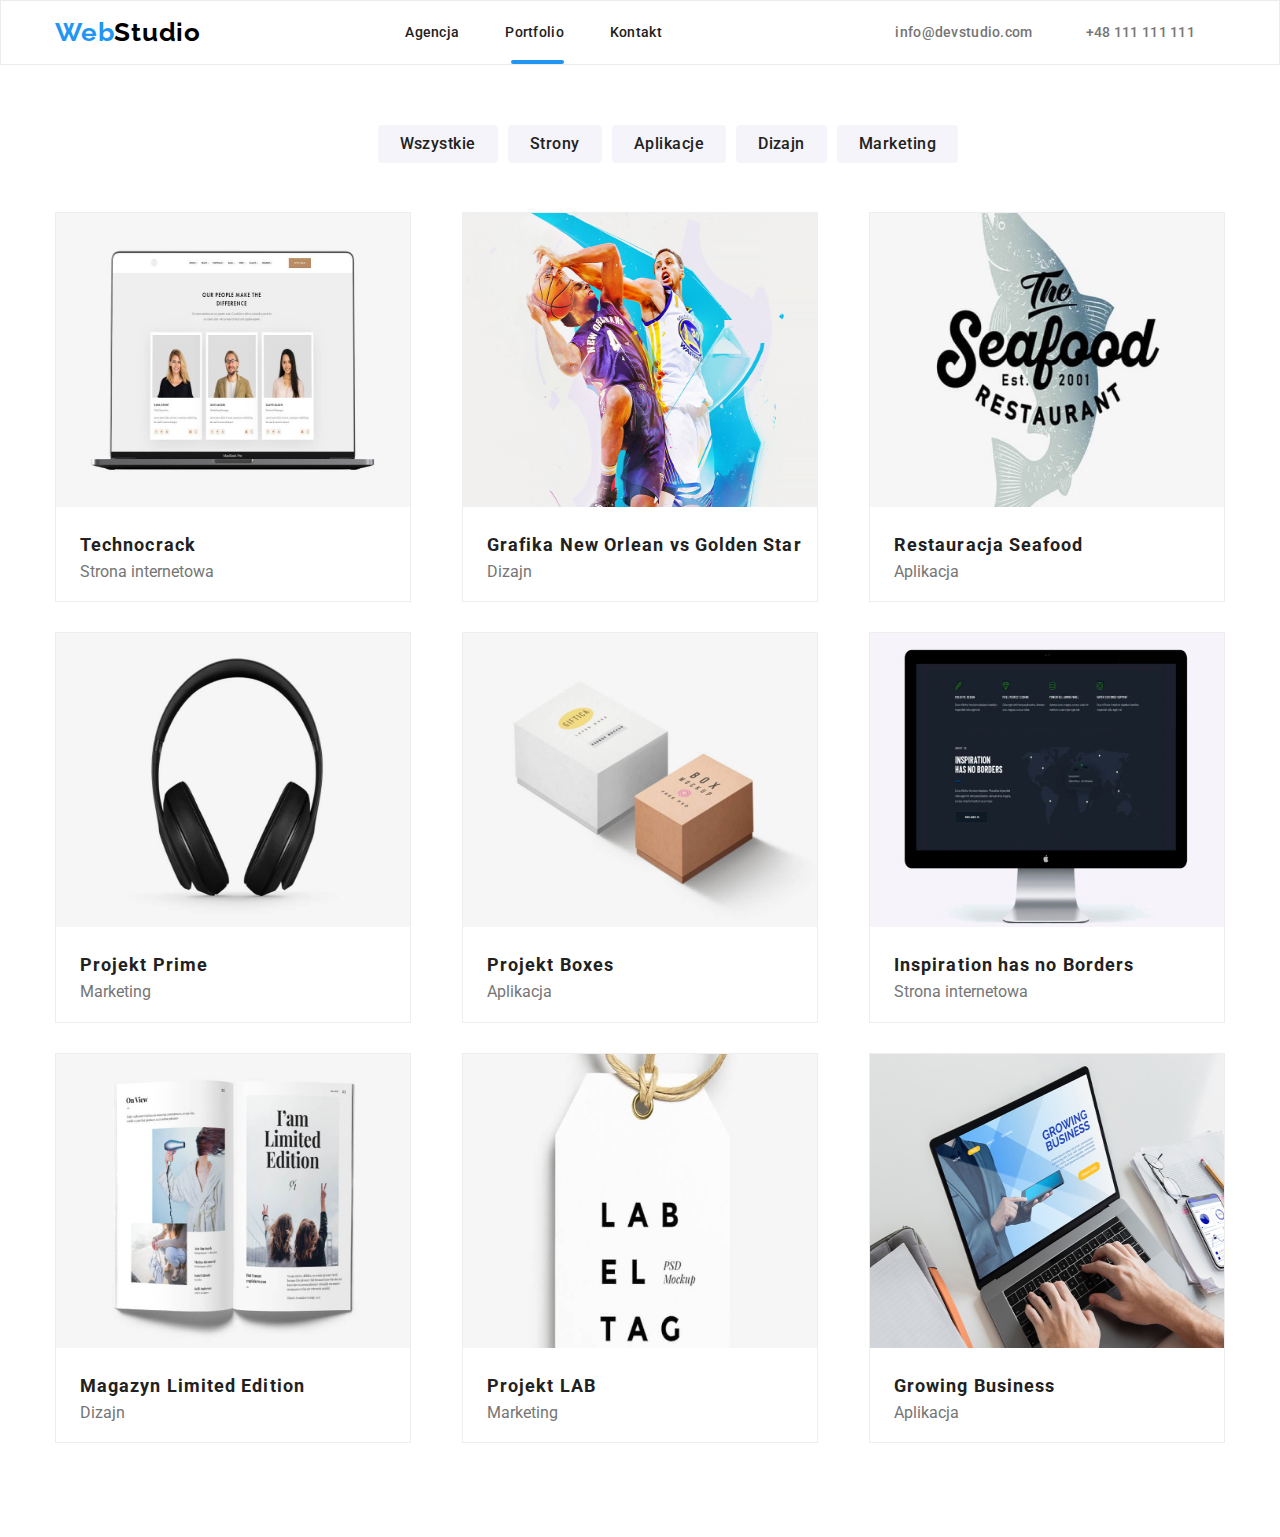
==== commit 0f6b9e67: "section offer" ====
--- a/portfolio.html
+++ b/portfolio.html
@@ -85,16 +85,20 @@
             <button class="filters__btn" type="button">Marketing</button>
           </li>
         </ul>
-      </aside> <!--
+      </aside>
+
       <section class="products">
         <div class="products__cards container">
           <ul class="products__cards__list cards-list list">
             <li class="products__cards__card card">
               <img
                 class="card_photo"
-                src="images/images-portfolio/images-portfolio-laptop-faces.jpg"
-                alt="pictures of people on the website"
-                width="370"
+                src="images/mobile/product-portfolio/1-mobile-portfolio.jpg"
+                alt="two people are playing basketball"
+                srcset="
+                  images/mobile/product-portfolio/1-mobile-portfolio@2x.jpg 2x
+                "
+                width="354"
                 height="294"
               />
               <div class="card__text">
@@ -110,13 +114,16 @@
                 </p>
               </div>
             </li>
-
-            <li class="products__cards__card card">
-              <img
-                class="card_photo"
-                src="images/images-portfolio/images-portfolio-basketball.jpg"
+            <li class="products__cards__card card">
+              <img
+                class="card_photo"
+                src="images/mobile/product-portfolio/2-mobile-portfolio.jpg"
                 alt="two people are playing basketball"
-                width="370"
+                srcset="
+                  images/mobile/product-portfolio/2-mobile-portfolio@2x.jpg 2x,
+                  
+                "
+                width="354"
                 height="294"
               />
               <div class="card__text">
@@ -134,12 +141,16 @@
                 </p>
               </div>
             </li>
-            <li class="products__cards__card card">
-              <img
-                class="card_photo"
-                src="images/images-portfolio/images-portfolio-seafood.jpg"
+
+            <li class="products__cards__card card">
+              <img
+                class="card_photo"
+                src="images/mobile/product-portfolio/3-mobile-portfolio.jpg"
                 alt="restaurant logo"
-                width="370"
+                srcset="
+                  images/mobile/product-portfolio/3-mobile-portfolio@2x.jpg 2x
+                "
+                width="354"
                 height="294"
               />
               <div class="card__text">
@@ -158,9 +169,12 @@
             <li class="products__cards__card card">
               <img
                 class="card_photo"
-                src="images/images-portfolio/images-portfolio-headphones.jpg"
+                src="images/mobile/product-portfolio/4-mobile-portfolio.jpg"
                 alt="black headphones"
-                width="370"
+                srcset="
+                  images/mobile/product-portfolio/4-mobile-portfolio@2x.jpg 2x
+                "
+                width="354"
                 height="294"
               />
 
@@ -180,9 +194,12 @@
             <li class="products__cards__card card">
               <img
                 class="card_photo"
-                src="images/images-portfolio/images-portfolio-project-boxes.jpg"
+                src="images/mobile/product-portfolio/5-mobile-portfolio.jpg"
                 alt="two boxes"
-                width="370"
+                srcset="
+                  images/mobile/product-portfolio/5-mobile-portfolio@2x.jpg 2x
+                "
+                width="354"
                 height="294"
               />
               <div class="card__text">
@@ -201,9 +218,12 @@
             <li class="products__cards__card card">
               <img
                 class="card_photo"
-                src="images/images-portfolio/images-portfolio-monitor.jpg"
+                src="images/mobile/product-portfolio/6-mobile-portfolio.jpg"
                 alt="browser open on the monitor"
-                width="370"
+                srcset="
+                  images/mobile/product-portfolio/6-mobile-portfolio@2x.jpg 2x
+                "
+                width="354"
                 height="294"
               />
               <div class="card__text">
@@ -222,9 +242,12 @@
             <li class="products__cards__card card">
               <img
                 class="card_photo"
-                src="images/images-portfolio/images-portfolio-magazine.jpg"
+                src="images/mobile/product-portfolio/7-mobile-portfolio.jpg"
                 alt="photo of the magazine"
-                width="370"
+                srcset="
+                  images/mobile/product-portfolio/7-mobile-portfolio@2x.jpg 2x
+                "
+                width="354"
                 height="294"
               />
               <div class="card__text">
@@ -243,9 +266,12 @@
             <li class="products__cards__card card">
               <img
                 class="card_photo"
-                src="images/images-portfolio/images-portfolio-label.jpg"
+                src="images/mobile/product-portfolio/8-mobile-portfolio.jpg"
                 alt="photo of the label"
-                width="370"
+                srcset="
+                  images/mobile/product-portfolio/8-mobile-portfolio@2x.jpg 2x
+                "
+                width="354"
                 height="294"
               />
               <div class="card__text">
@@ -264,9 +290,12 @@
             <li class="products__cards__card card">
               <img
                 class="card_photo"
-                src="images/images-portfolio/images-portfolio-writting-on-a-laptop.jpg"
+                src="images/mobile/product-portfolio/9-mobile-portfolio.jpg"
                 alt="someone is writing on the tablet"
-                width="370"
+                srcset="
+                  images/mobile/product-portfolio/9-mobile-portfolio@2x.jpg 2x
+                "
+                width="354"
                 height="294"
               />
               <div class="card__text">
@@ -287,7 +316,7 @@
       </section>
     </main>
 
-     Footer -->
+    <!-- Footer -->
     <!-- <footer class="page-footer">
       <div class="page-footer__container container">
         <div class="page-footer__left-side">
@@ -384,6 +413,5 @@
         </div>
       </div>
     </footer> -->
-    </main>
   </body>
 </html>
--- a/css/main.min.css
+++ b/css/main.min.css
@@ -1,2 +1,2 @@
-.visually-hidden{position:absolute !important;clip:rect(1px 1px 1px 1px);clip:rect(1px 1px 1px 1px);padding:0 !important;border:0 !important;height:1px !important;width:1px !important;overflow:hidden}body{font-family:"Roboto",sans-serif;color:#757575}h1,h2,h3,h4,h5,h6{margin:0}ul,ol,p,figure{padding:0;margin:0}img{display:block}.list{list-style:none}.link{text-decoration:none;font-style:normal}button{font-family:"Roboto",sans-serif;cursor:pointer}.container{width:100%;padding:0 15px;align-items:center;margin:0 auto}@media screen and (min-width: 480px){.container{width:480px;padding:0 15px}}@media screen and (min-width: 768px){.container{width:768px;padding:0 15px}}@media screen and (min-width: 1200px){.container{width:1200px;padding:0 15px}}.section{padding-bottom:94px;padding-top:94px}.section__header{color:#212121;font-weight:700;font-size:36px;line-height:1.167;text-align:center;letter-spacing:0.03em;padding-bottom:50px}.active{position:relative}.active:after{position:absolute;bottom:-28px;right:0;content:"";border-radius:2px;background-color:#2196f3}.active-portfolio{position:relative}.active-portfolio:after{position:absolute;bottom:-28px;right:0;content:"";border-radius:2px;background-color:#2196f3}@media screen and (min-width: 768px) and (max-width: 1200px){.active:after{width:53px;height:4px;bottom:-30px}.active-portfolio:after{width:58px;height:4px}}@media screen and (min-width: 1200px){.active:after{width:53px;height:4px;bottom:-22px}.active-portfolio:after{width:58px;bottom:-32px}}.address__item:not(:last-child){padding-bottom:9px}.address__link--light{color:#fff}.address__link--dark{color:rgba(255,255,255,0.6)}.btn{font-style:"Roboto",sans-serif;font-weight:700;font-size:16px;width:200px;height:50px;background-color:#2196f3;color:#fff;line-height:1.875;letter-spacing:0.06em;box-shadow:0px 4px 4px rgba(0,0,0,0.25);border:none;border-radius:4px}.card{display:flex;flex-direction:column;border:1px solid #eeeeee;position:relative;overflow:hidden}.card:hover,.card:focus{box-shadow:0px 1px 1px rgba(0,0,0,0.12),0px 4px 4px rgba(0,0,0,0.06),1px 4px 6px rgba(0,0,0,0.16)}.card:hover .card__hover{transform:translateY(0)}.card__text{padding-left:24px;padding-bottom:20px;background-color:#fff;z-index:2}.card__text__title{color:#212121;font-weight:700;font-size:18px;line-height:2;letter-spacing:0.06em;padding-top:20px}.card__hover{width:370px;height:294px;position:absolute;background-color:rgba(33,150,243,0.9);top:0;right:0;transform:translateY(100%);color:#fff;transition-property:transform;transition-duration:250ms;transition-timing-function:ease}.card__hover__text{padding-left:24px;padding-top:49px;font-size:18px;line-height:1.556;letter-spacing:0.03em}@media screen and (min-width: 1200px){.card{display:flex;flex-direction:column;border:1px solid #eeeeee;position:relative;overflow:hidden}.card:hover,.card:focus{box-shadow:0px 1px 1px rgba(0,0,0,0.12),0px 4px 4px rgba(0,0,0,0.06),1px 4px 6px rgba(0,0,0,0.16)}.card:hover .card__hover{transform:translateY(0)}.card__text{padding-left:24px;padding-bottom:20px;background-color:#fff;z-index:2}.card__text__title{color:#212121;font-weight:700;font-size:18px;line-height:2;letter-spacing:0.06em;padding-top:20px}.card__hover{width:370px;height:294px;position:absolute;background-color:rgba(33,150,243,0.9);top:0;right:0;transform:translateY(100%);color:#fff;transition-property:transform;transition-duration:250ms;transition-timing-function:ease}.card__hover__text{padding-left:24px;padding-top:49px;font-size:18px;line-height:1.556;letter-spacing:0.03em}}.contacts{display:flex}.contacts__link{font-size:14px;line-height:1.142;font-weight:500;color:#757575;letter-spacing:0.02em;transition-property:color, fill;transition-duration:250ms;transition-timing-function:cubic-bezier(0.4, 0, 0.2, 1)}.contacts__link:hover,.contacts__link:focus{color:#2196f3;fill:#2196f3}.contacts__item:not(last-child){margin-right:30px}.contacts__icon--mail{width:16px;height:12px;margin-right:10px}.contacts__icon--phone{vertical-align:text-bottom;width:10px;height:16px;margin-right:10px}.filters{width:392px;display:flex;flex-wrap:wrap}.filters__btn{color:#212121;font-weight:500;font-size:16px;line-height:1.625;text-align:center;letter-spacing:0.03em;padding:6px 22px;border-radius:4px;border:none;background-color:#f5f4fa;transition-property:color, background-color;transition-duration:250ms;transition-timing-function:cubic-bezier(0.4, 0, 0.2, 1)}.filters__btn:hover,.filters__btn:focus{background-color:#2196f3;color:#fff}.filters__item{margin-bottom:15px;margin-right:10px}@media screen and (min-width: 768px){.filters{margin-left:47px;width:572px;display:flex;flex-wrap:nowrap;justify-content:space-between}.filters__btn{color:#212121;font-weight:500;font-size:16px;line-height:1.625;text-align:center;letter-spacing:0.03em;padding:6px 22px;border-radius:4px;border:none;background-color:#f5f4fa;transition-property:color, background-color;transition-duration:250ms;transition-timing-function:cubic-bezier(0.4, 0, 0.2, 1)}.filters__btn:hover,.filters__btn:focus{background-color:#2196f3;color:#fff}}.logo{color:#2196f3;font-family:"Raleway",sans-serif;font-weight:700;font-size:24px;line-height:1.167;letter-spacing:0.03em}.logo__part--light-theme{color:#000}.logo__part--dark-theme{color:#fff}@media screen and (min-width: 1200px){.logo{font-size:26px;line-height:1.192}}.modal{display:flex;flex-direction:column;position:absolute;top:50%;left:50%;transform:translate(-50%, -50%);width:528px;height:581px;background-color:#fff;transition-property:transform, opacity;transition-timing-function:cubic-bezier(0.4, 0, 0.2, 1);transform:translate3d(0, 0, 0, 0);opacity:1}.modal__backdrop{position:fixed;left:0;top:0;width:100%;height:100%;background-color:rgba(0,0,0,0.2);transition-property:opacity;transition-duration:0.5s;transition-timing-function:cubic-bezier(0.4, 0, 0.2, 1)}.modal__backdrop--is-hidden{opacity:0;visibility:hidden;pointer-events:none}.modal__backdrop--is-hidden .modal{transform:translate3d(0, -2rem, 0);opacity:0}.modal__btn--close{position:absolute;top:8px;right:8px;width:30px;height:30px;background-color:#fff;border:1px solid rgba(0,0,0,0.1);border-radius:50%;cursor:pointer}.modal__btn--icon{position:absolute;width:11px;height:11px;fill:#000000;top:9px;left:10px}.modal__form__group{display:block;border:none;margin:0;padding:0}.modal__form__header{font-weight:700;font-size:20px;line-height:1.15;text-align:center;letter-spacing:0.03em;color:#212121;padding:40px 40px 12px 40px}.modal__form__label,.modal__form__usercomment{display:flex;flex-direction:column;font-size:12px;line-height:1.167;letter-spacing:0.01em;margin-bottom:10px;position:relative}.modal__form__input{padding-left:42px;margin-top:4px;width:448px;height:40px;border:1px solid rgba(33,33,33,0.2);border-radius:4px;outline-color:#2196f3}.modal__form__input:focus+.modal__form__icon{outline-color:#2196f3;fill:#2196f3;transition-duration:250ms;transition-timing-function:cubic-bezier(0.4, 0, 0.2, 1)}.modal__form__usercomment{margin-bottom:20px}.modal__form__usercomment--text{border:1px solid rgba(33,33,33,0.2);border-radius:4px;width:448px;min-height:120px;padding-left:16px;padding-top:12px;color:rgba(117,117,117,0.5);margin-top:4px;outline-color:#2196f3}.modal__form__icon{position:absolute;top:31px;left:15px;background-color:#fff}.modal__form__icon--name{width:12px;height:12px}.modal__form__icon--tel{width:13px;height:13px}.modal__form__icon--email{width:15px;height:12px}.div-class{display:flex;flex-direction:column;margin-left:35px}.modal__declaration{font-size:14px;line-height:1.714;letter-spacing:0.03em;color:#757575;padding:0;position:relative;display:flex;flex-direction:column;align-items:center}.modal__declaration__input{margin-right:7px}.modal__declaration__input:checked+.modal__declaration__label::before{content:"";position:absolute;border-radius:2px;background-color:#2196f3;background-image:url("../images/checkbox.svg");background-size:contain;background-position:center;background-repeat:no-repeat;border:none;width:16px;height:15px;position:relative}.modal__declaration__label{margin-bottom:30px}.modal__declaration__label:before{display:inline-block;content:"";width:16px;height:15px;border:1px solid #000;margin-right:7px;border-radius:2px}.modal__declaration__link{color:#2196f3}.nav{display:flex}.nav__link{color:#212121;font-weight:500;font-size:14px;line-height:1.142;letter-spacing:0.02em;transition-property:color, fill;transition-duration:250ms;transition-timing-function:cubic-bezier(0.4, 0, 0.2, 1)}.nav__link:hover,.nav__link:focus{color:#2196f3;fill:#2196f3}.nav__item:not(:last-child){margin-right:46px}.newsletter-form__label{text-transform:uppercase}.newsletter-form__icon{width:20px;height:20px;margin-left:24px;vertical-align:text-bottom}.newsletter-form__input{color:rgba(255,255,255,0.3);font-size:16px;line-height:1.25;letter-spacing:0.03em;padding-left:16px;width:358px;height:50px;margin-top:20px;margin-right:12px;border:1px solid rgba(255,255,255,0.3);filter:drop-shadow(0px 4px 4px rgba(0,0,0,0.15));border-radius:4px;background-color:rgba(0,0,0,0);transition-duration:250ms;transition-timing-function:cubic-bezier(0.4, 0, 0.2, 1)}.social-list{display:flex}.social-list__item:not(:last-child){margin-right:10px}.social-list__item__icon{width:20px;height:20px}.social-list__item__link{display:flex;width:44px;height:44px;border-radius:50%;align-items:center;justify-content:center;fill:#afb1b8;transition-property:background-color, fill;transition-duration:250ms;transition-timing-function:cubic-bezier(0.4, 0, 0.2, 1)}.social-list__item__link:hover,.social-list__item__link:focus{background-color:#2196f3;fill:#fff}.feature-card{width:450px;display:flex;flex-direction:column;margin-bottom:30px}.feature-card__icon-box{background-color:#f5f4fa;width:450px;height:120px;display:flex;justify-content:center;align-items:center;margin-bottom:30px}.feature-card__icon-box__icon{width:70px;height:70px}.feature-card__text__title{font-size:14px;letter-spacing:0.03em;color:#212121;font-weight:700;line-height:1.143;text-transform:uppercase;margin-bottom:10px}.feature-card__text__desctription{font-size:14px;letter-spacing:0.03em;line-height:1.714}@media screen and (min-width: 768px){.feature-card{width:354px}.feature-card__icon-box{width:354px}}@media screen and (min-width: 1200px){.feature-card{margin-bottom:0;width:270px}.feature-card__icon-box{width:270px}}.offer-card{position:relative}.offer-card__caption{position:absolute;bottom:0px;font-weight:700;font-size:14px;line-height:1.143;text-align:center;letter-spacing:0.03em;text-transform:uppercase;color:#fff;background:rgba(47,48,58,0.8);width:100%;padding:27px}.workers-card{background-color:#fff;box-shadow:0px 1px 3px rgba(0,0,0,0.12),0px 1px 1px rgba(0,0,0,0.14),0px 2px 1px #00000033;border-radius:0px 0px 4px 4px;width:450px}.workers-card__social-list{margin-left:32px}.workers-card__photo{margin-bottom:30px}.workers-card__text__title{letter-spacing:0.03em}.workers-card__text__description{margin-bottom:16px}.workers-card__text__title,.workers-card__text__description{font-size:16px;line-height:1.188;text-align:center;letter-spacing:0.03em}@media screen and (min-width: 480px) and (max-width: 768px){.workers-card{padding-bottom:30px;box-shadow:0px 1px 3px rgba(0,0,0,0.12),0px 1px 1px rgba(0,0,0,0.14),0px 2px 1px #00000033;border-radius:0px 0px 4px 4px;width:450px}.workers-card__social-list{margin-left:32px}.workers-card__photo{margin-bottom:30px;width:450px;height:460px}.workers-card__text__title{letter-spacing:0.03em}.workers-card__text__description{margin-bottom:16px}.workers-card__text__title,.workers-card__text__description{font-size:16px;line-height:1.188;text-align:center;letter-spacing:0.03em}}@media screen and (min-width: 768px) and (max-width: 1200px){.workers-card{width:354px}.workers-card__photo{width:354px;height:374px}}@media screen and (min-width: 1200px){.workers-card{width:270px}.workers-card__photo{width:270px;height:260px}}.clients__item__link{width:210px;height:92px;border:1px solid #afb1b8;border-radius:4px;align-items:center;justify-content:center;fill:#afb1b8;display:flex;transition-property:fill;transition-duration:250ms;transition-timing-function:cubic-bezier(0.4, 0, 0.2, 1)}.clients__item__link:hover,.clients__item__link:focus{border:1px solid #2196f3;fill:#2196f3}.clients__item__icon{display:flex;align-items:center;justify-content:center}@media screen and (min-width: 1200px){.clients__item__link{width:170px;height:92px}.clients__item__link__icon{width:106px;height:60px}}.page-header{border:1px solid #ececec;width:100%}.page-header__container{display:flex;justify-content:space-between}.page-header__logo{margin:16px 0}.page-header__menu{display:block;padding:22px}.page-header__menu__burger{width:24px;height:16px}.page-header__nav{display:none}.page-header__contacts{display:none}@media screen and (min-width: 480px) and (max-width: 768px){.page-header{border:1px solid #ececec;width:100%}.page-header__container{display:flex;justify-content:space-between}.page-header__logo{margin:26px 0}.page-header__menu{padding:22px}.page-header__menu__burger{width:24px;height:16px}.page-header__nav{display:none}.page-header__contacts{display:none}}@media screen and (min-width: 768px) and (max-width: 1200px){.page-header{display:flex;border:1px solid #ececec;width:100%}.page-header__container{display:flex;justify-content:space-between}.page-header__logo{margin:25px 0}.page-header__menu{display:none}.page-header__nav{display:flex}.page-header__contacts{display:flex;flex-direction:column}}@media screen and (min-width: 1200px){.page-header{border:1px solid #ececec;width:100%}.page-header__container{display:flex;justify-content:space-between}.page-header__logo{margin:16px 0}.page-header__menu{display:none}.page-header__nav{display:flex}.page-header__contacts{display:flex}}.main-section{background-image:linear-gradient(rgba(47,48,58,0.4), rgba(47,48,58,0.4)),url(../../images/mobile/bg/1-mobile-bgi.jpg);background:cover}.main-section__container{display:flex;flex-direction:column;justify-content:center;height:400px;background-repeat:no-repeat}.main-section__header{width:365px;padding-bottom:30px;font-weight:900;font-size:26px;line-height:1.615;text-align:center;letter-spacing:0.06em;text-transform:uppercase;color:#fff}@media screen and (min-width: 480px) and (max-width: 768px){.main-section{background-image:linear-gradient(rgba(47,48,58,0.4), rgba(47,48,58,0.4)),url(../../images/mobile/bg/1-mobile-bgi.jpg);background-size:cover}.main-section__container{width:480px;height:400px}}@media screen and (min-device-pixel-ratio: 2) and (min-width: 480px) and (max-width: 768px), screen and (min-resolution: 192dpi) and (min-width: 480px) and (max-width: 768px), screen and (min-resolution: 2dppx) and (min-width: 480px) and (max-width: 768px){.main-section{background-image:linear-gradient(rgba(47,48,58,0.4), rgba(47,48,58,0.4)),url(../../images/mobile/bg/1-mobile-bgi@2x.jpg)}}@media screen and (min-width: 768px) and (max-width: 1200px){.main-section{background-image:linear-gradient(rgba(47,48,58,0.4), rgba(47,48,58,0.4)),url(../../images/tablet/bg/1-tablet-bgi.jpg);background-size:cover}.main-section__container{height:400px}}@media screen and (min-device-pixel-ratio: 2) and (min-width: 768px) and (max-width: 1200px), screen and (min-resolution: 192dpi) and (min-width: 768px) and (max-width: 1200px), screen and (min-resolution: 2dppx) and (min-width: 768px) and (max-width: 1200px){.main-section{background-image:linear-gradient(rgba(47,48,58,0.4), rgba(47,48,58,0.4)),url(../../images/tablet/bg/1-tablet-bgi@2x.jpg)}}@media screen and (min-width: 1200px){.main-section{background-image:linear-gradient(rgba(47,48,58,0.4), rgba(47,48,58,0.4)),url(../../images/desktop/bg/main-bgi-desktop.jpg);background-size:cover}.main-section__container{height:600px;background-image:none}}@media screen and (min-device-pixel-ratio: 2) and (min-width: 1200px), screen and (min-resolution: 192dpi) and (min-width: 1200px), screen and (min-resolution: 2dppx) and (min-width: 1200px){.main-section{background-image:linear-gradient(rgba(47,48,58,0.4), rgba(47,48,58,0.4)),url(../../images/desktop/bg/main-bgi-desktop@2x.jpg)}}.feature{padding-top:94px}@media screen and (min-width: 480px) and (max-width: 768px){.feature__container{display:flex;flex-direction:column}}@media screen and (min-width: 768px) and (max-width: 1200px){.feature{padding-bottom:15px}.feature__container{padding:0;width:738px}.feature__container__list{display:flex;flex-wrap:wrap;justify-content:space-between}}@media screen and (min-width: 1200px){.feature__container__list{display:flex;justify-content:space-between}}@media screen and (max-width: 1200px){.section-offer{display:none}}@media screen and (min-width: 1200px){.offer__list{display:flex;justify-content:space-between}}.workers{padding:60px 0;background-color:#f5f4fa}@media screen and (min-width: 480px) and (max-width: 768px){.workers__list__item{margin-bottom:30px}}@media screen and (min-width: 1200px){.workers__list{display:flex;justify-content:space-between}}.page-footer{background-color:#2f303a}.page-footer__container{display:flex;justify-content:space-between}.page-footer__left-side{display:flex;flex-direction:column;margin-bottom:60px;margin-top:60px}.page-footer__left-side__logo{margin-bottom:20px}.page-footer____left-side__address{flex-direction:column}.page-footer__social-links{flex-direction:column;margin-top:12px}.page-footer__social-links__title{color:#fff;text-transform:uppercase;margin-bottom:20px}.menu-products{display:flex;margin-top:60px;margin-bottom:34px}.menu-products__container{width:392px}@media screen and (min-width: 1200px){.menu-products{justify-content:center}}.products{margin-bottom:94px}.products__cards__list{display:flex;flex-wrap:wrap;justify-content:space-between}.products__cards__card:nth-child(-n+6){margin-bottom:30px}
+.visually-hidden{position:absolute !important;clip:rect(1px 1px 1px 1px);clip:rect(1px 1px 1px 1px);padding:0 !important;border:0 !important;height:1px !important;width:1px !important;overflow:hidden}body{font-family:"Roboto",sans-serif;color:#757575}h1,h2,h3,h4,h5,h6{margin:0}ul,ol,p,figure{padding:0;margin:0}img{display:block}.list{list-style:none}.link{text-decoration:none;font-style:normal}button{font-family:"Roboto",sans-serif;cursor:pointer}.container{width:100%;padding:0 15px;align-items:center;margin:0 auto}@media screen and (min-width: 480px){.container{width:480px;padding:0 15px}}@media screen and (min-width: 768px){.container{width:768px;padding:0 15px}}@media screen and (min-width: 1200px){.container{width:1200px;padding:0 15px}}.section{padding-bottom:94px;padding-top:94px}.section__header{color:#212121;font-weight:700;font-size:36px;line-height:1.167;text-align:center;letter-spacing:0.03em;padding-bottom:50px}.active{position:relative}.active:after{position:absolute;bottom:-28px;right:0;content:"";border-radius:2px;background-color:#2196f3}.active-portfolio{position:relative}.active-portfolio:after{position:absolute;bottom:-28px;right:0;content:"";border-radius:2px;background-color:#2196f3}@media screen and (min-width: 768px) and (max-width: 1200px){.active:after{width:53px;height:4px;bottom:-30px}.active-portfolio:after{width:58px;height:4px}}@media screen and (min-width: 1200px){.active:after{width:53px;height:4px;bottom:-22px}.active-portfolio:after{width:58px;bottom:-32px}}.address__item:not(:last-child){padding-bottom:9px}.address__link--light{color:#fff}.address__link--dark{color:rgba(255,255,255,0.6)}.btn{font-style:"Roboto",sans-serif;font-weight:700;font-size:16px;width:200px;height:50px;background-color:#2196f3;color:#fff;line-height:1.875;letter-spacing:0.06em;box-shadow:0px 4px 4px rgba(0,0,0,0.25);border:none;border-radius:4px}.card{display:flex;flex-direction:column;border:1px solid #eeeeee;position:relative;overflow:hidden}.card:hover,.card:focus{box-shadow:0px 1px 1px rgba(0,0,0,0.12),0px 4px 4px rgba(0,0,0,0.06),1px 4px 6px rgba(0,0,0,0.16)}.card:hover .card__hover{transform:translateY(0)}.card__text{padding-left:24px;padding-bottom:20px;background-color:#fff;z-index:2}.card__text__title{color:#212121;font-weight:700;font-size:18px;line-height:2;letter-spacing:0.06em;padding-top:20px}.card__hover{width:370px;height:294px;position:absolute;background-color:rgba(33,150,243,0.9);top:0;right:0;transform:translateY(100%);color:#fff;transition-property:transform;transition-duration:250ms;transition-timing-function:ease}.card__hover__text{padding-left:24px;padding-top:49px;font-size:18px;line-height:1.556;letter-spacing:0.03em}@media screen and (min-width: 1200px){.card{display:flex;flex-direction:column;border:1px solid #eeeeee;position:relative;overflow:hidden}.card:hover,.card:focus{box-shadow:0px 1px 1px rgba(0,0,0,0.12),0px 4px 4px rgba(0,0,0,0.06),1px 4px 6px rgba(0,0,0,0.16)}.card:hover .card__hover{transform:translateY(0)}.card__text{padding-left:24px;padding-bottom:20px;background-color:#fff;z-index:2}.card__text__title{color:#212121;font-weight:700;font-size:18px;line-height:2;letter-spacing:0.06em;padding-top:20px}.card__hover{width:370px;height:294px;position:absolute;background-color:rgba(33,150,243,0.9);top:0;right:0;transform:translateY(100%);color:#fff;transition-property:transform;transition-duration:250ms;transition-timing-function:ease}.card__hover__text{padding-left:24px;padding-top:49px;font-size:18px;line-height:1.556;letter-spacing:0.03em}}.contacts{display:flex}.contacts__link{font-size:14px;line-height:1.142;font-weight:500;color:#757575;letter-spacing:0.02em;transition-property:color, fill;transition-duration:250ms;transition-timing-function:cubic-bezier(0.4, 0, 0.2, 1)}.contacts__link:hover,.contacts__link:focus{color:#2196f3;fill:#2196f3}.contacts__item:not(last-child){margin-right:30px}.contacts__icon--mail{width:16px;height:12px;margin-right:10px}.contacts__icon--phone{vertical-align:text-bottom;width:10px;height:16px;margin-right:10px}.filters{width:392px;display:flex;flex-wrap:wrap}.filters__btn{color:#212121;font-weight:500;font-size:16px;line-height:1.625;text-align:center;letter-spacing:0.03em;padding:6px 22px;border-radius:4px;border:none;background-color:#f5f4fa;transition-property:color, background-color;transition-duration:250ms;transition-timing-function:cubic-bezier(0.4, 0, 0.2, 1)}.filters__btn:hover,.filters__btn:focus{background-color:#2196f3;color:#fff}.filters__item{margin-bottom:15px;margin-right:10px}@media screen and (min-width: 768px){.filters{margin-left:47px;width:572px;display:flex;flex-wrap:nowrap;justify-content:space-between}.filters__btn{color:#212121;font-weight:500;font-size:16px;line-height:1.625;text-align:center;letter-spacing:0.03em;padding:6px 22px;border-radius:4px;border:none;background-color:#f5f4fa;transition-property:color, background-color;transition-duration:250ms;transition-timing-function:cubic-bezier(0.4, 0, 0.2, 1)}.filters__btn:hover,.filters__btn:focus{background-color:#2196f3;color:#fff}}.logo{color:#2196f3;font-family:"Raleway",sans-serif;font-weight:700;font-size:24px;line-height:1.167;letter-spacing:0.03em}.logo__part--light-theme{color:#000}.logo__part--dark-theme{color:#fff}@media screen and (min-width: 1200px){.logo{font-size:26px;line-height:1.192}}.modal{display:flex;flex-direction:column;position:absolute;top:50%;left:50%;transform:translate(-50%, -50%);width:528px;height:581px;background-color:#fff;transition-property:transform, opacity;transition-timing-function:cubic-bezier(0.4, 0, 0.2, 1);transform:translate3d(0, 0, 0, 0);opacity:1}.modal__backdrop{position:fixed;left:0;top:0;width:100%;height:100%;background-color:rgba(0,0,0,0.2);transition-property:opacity;transition-duration:0.5s;transition-timing-function:cubic-bezier(0.4, 0, 0.2, 1)}.modal__backdrop--is-hidden{opacity:0;visibility:hidden;pointer-events:none}.modal__backdrop--is-hidden .modal{transform:translate3d(0, -2rem, 0);opacity:0}.modal__btn--close{position:absolute;top:8px;right:8px;width:30px;height:30px;background-color:#fff;border:1px solid rgba(0,0,0,0.1);border-radius:50%;cursor:pointer}.modal__btn--icon{position:absolute;width:11px;height:11px;fill:#000000;top:9px;left:10px}.modal__form__group{display:block;border:none;margin:0;padding:0}.modal__form__header{font-weight:700;font-size:20px;line-height:1.15;text-align:center;letter-spacing:0.03em;color:#212121;padding:40px 40px 12px 40px}.modal__form__label,.modal__form__usercomment{display:flex;flex-direction:column;font-size:12px;line-height:1.167;letter-spacing:0.01em;margin-bottom:10px;position:relative}.modal__form__input{padding-left:42px;margin-top:4px;width:448px;height:40px;border:1px solid rgba(33,33,33,0.2);border-radius:4px;outline-color:#2196f3}.modal__form__input:focus+.modal__form__icon{outline-color:#2196f3;fill:#2196f3;transition-duration:250ms;transition-timing-function:cubic-bezier(0.4, 0, 0.2, 1)}.modal__form__usercomment{margin-bottom:20px}.modal__form__usercomment--text{border:1px solid rgba(33,33,33,0.2);border-radius:4px;width:448px;min-height:120px;padding-left:16px;padding-top:12px;color:rgba(117,117,117,0.5);margin-top:4px;outline-color:#2196f3}.modal__form__icon{position:absolute;top:31px;left:15px;background-color:#fff}.modal__form__icon--name{width:12px;height:12px}.modal__form__icon--tel{width:13px;height:13px}.modal__form__icon--email{width:15px;height:12px}.div-class{display:flex;flex-direction:column;margin-left:35px}.modal__declaration{font-size:14px;line-height:1.714;letter-spacing:0.03em;color:#757575;padding:0;position:relative;display:flex;flex-direction:column;align-items:center}.modal__declaration__input{margin-right:7px}.modal__declaration__input:checked+.modal__declaration__label::before{content:"";position:absolute;border-radius:2px;background-color:#2196f3;background-image:url("../images/checkbox.svg");background-size:contain;background-position:center;background-repeat:no-repeat;border:none;width:16px;height:15px;position:relative}.modal__declaration__label{margin-bottom:30px}.modal__declaration__label:before{display:inline-block;content:"";width:16px;height:15px;border:1px solid #000;margin-right:7px;border-radius:2px}.modal__declaration__link{color:#2196f3}.nav{display:flex}.nav__link{color:#212121;font-weight:500;font-size:14px;line-height:1.142;letter-spacing:0.02em;transition-property:color, fill;transition-duration:250ms;transition-timing-function:cubic-bezier(0.4, 0, 0.2, 1)}.nav__link:hover,.nav__link:focus{color:#2196f3;fill:#2196f3}.nav__item:not(:last-child){margin-right:46px}.newsletter-form__label{text-transform:uppercase}.newsletter-form__icon{width:20px;height:20px;margin-left:24px;vertical-align:text-bottom}.newsletter-form__input{color:rgba(255,255,255,0.3);font-size:16px;line-height:1.25;letter-spacing:0.03em;padding-left:16px;width:358px;height:50px;margin-top:20px;margin-right:12px;border:1px solid rgba(255,255,255,0.3);filter:drop-shadow(0px 4px 4px rgba(0,0,0,0.15));border-radius:4px;background-color:rgba(0,0,0,0);transition-duration:250ms;transition-timing-function:cubic-bezier(0.4, 0, 0.2, 1)}.social-list{display:flex}.social-list__item:not(:last-child){margin-right:10px}.social-list__item__icon{width:20px;height:20px}.social-list__item__link{display:flex;width:44px;height:44px;border-radius:50%;align-items:center;justify-content:center;fill:#afb1b8;transition-property:background-color, fill;transition-duration:250ms;transition-timing-function:cubic-bezier(0.4, 0, 0.2, 1)}.social-list__item__link:hover,.social-list__item__link:focus{background-color:#2196f3;fill:#fff}.feature-card{width:450px;display:flex;flex-direction:column;margin-bottom:30px}.feature-card__icon-box{background-color:#f5f4fa;width:450px;height:120px;display:flex;justify-content:center;align-items:center;margin-bottom:30px}.feature-card__icon-box__icon{width:70px;height:70px}.feature-card__text__title{font-size:14px;letter-spacing:0.03em;color:#212121;font-weight:700;line-height:1.143;text-transform:uppercase;margin-bottom:10px}.feature-card__text__desctription{font-size:14px;letter-spacing:0.03em;line-height:1.714}@media screen and (min-width: 768px){.feature-card{width:354px}.feature-card__icon-box{width:354px}}@media screen and (min-width: 1200px){.feature-card{margin-bottom:0;width:270px}.feature-card__icon-box{width:270px}}.offer-card{position:relative}.offer-card__caption{position:absolute;bottom:0px;font-weight:700;font-size:14px;line-height:1.143;text-align:center;letter-spacing:0.03em;text-transform:uppercase;color:#fff;background:rgba(47,48,58,0.8);width:100%;padding:27px}.workers-card{background-color:#fff;box-shadow:0px 1px 3px rgba(0,0,0,0.12),0px 1px 1px rgba(0,0,0,0.14),0px 2px 1px #00000033;border-radius:0px 0px 4px 4px;width:450px}.workers-card__social-list{margin-left:32px}.workers-card__photo{margin-bottom:30px}.workers-card__text__title{letter-spacing:0.03em}.workers-card__text__description{margin-bottom:16px}.workers-card__text__title,.workers-card__text__description{font-size:16px;line-height:1.188;text-align:center;letter-spacing:0.03em}@media screen and (min-width: 480px) and (max-width: 768px){.workers-card{padding-bottom:30px;box-shadow:0px 1px 3px rgba(0,0,0,0.12),0px 1px 1px rgba(0,0,0,0.14),0px 2px 1px #00000033;border-radius:0px 0px 4px 4px;width:450px}.workers-card__social-list{margin-left:32px}.workers-card__photo{margin-bottom:30px;width:450px;height:460px}.workers-card__text__title{letter-spacing:0.03em}.workers-card__text__description{margin-bottom:16px}.workers-card__text__title,.workers-card__text__description{font-size:16px;line-height:1.188;text-align:center;letter-spacing:0.03em}}@media screen and (min-width: 768px) and (max-width: 1200px){.workers-card{width:354px}.workers-card__photo{width:354px;height:374px}}@media screen and (min-width: 1200px){.workers-card{width:270px}.workers-card__photo{width:270px;height:260px}}.clients__item__link{width:210px;height:92px;border:1px solid #afb1b8;border-radius:4px;align-items:center;justify-content:center;fill:#afb1b8;display:flex;transition-property:fill;transition-duration:250ms;transition-timing-function:cubic-bezier(0.4, 0, 0.2, 1)}.clients__item__link:hover,.clients__item__link:focus{border:1px solid #2196f3;fill:#2196f3}.clients__item__icon{display:flex;align-items:center;justify-content:center}@media screen and (min-width: 1200px){.clients__item__link{width:170px;height:92px}.clients__item__link__icon{width:106px;height:60px}}.page-header{border:1px solid #ececec;width:100%}.page-header__container{display:flex;justify-content:space-between}.page-header__logo{margin:16px 0}.page-header__menu{display:block;padding:22px}.page-header__menu__burger{width:24px;height:16px}.page-header__nav{display:none}.page-header__contacts{display:none}@media screen and (min-width: 480px) and (max-width: 768px){.page-header{border:1px solid #ececec;width:100%}.page-header__container{display:flex;justify-content:space-between}.page-header__logo{margin:26px 0}.page-header__menu{padding:22px}.page-header__menu__burger{width:24px;height:16px}.page-header__nav{display:none}.page-header__contacts{display:none}}@media screen and (min-width: 768px) and (max-width: 1200px){.page-header{display:flex;border:1px solid #ececec;width:100%}.page-header__container{display:flex;justify-content:space-between}.page-header__logo{margin:25px 0}.page-header__menu{display:none}.page-header__nav{display:flex}.page-header__contacts{display:flex;flex-direction:column}}@media screen and (min-width: 1200px){.page-header{border:1px solid #ececec;width:100%}.page-header__container{display:flex;justify-content:space-between}.page-header__logo{margin:16px 0}.page-header__menu{display:none}.page-header__nav{display:flex}.page-header__contacts{display:flex}}.main-section{background-image:linear-gradient(rgba(47,48,58,0.4), rgba(47,48,58,0.4)),url(../../images/mobile/bg/1-mobile-bgi.jpg);background:cover}.main-section__container{display:flex;flex-direction:column;justify-content:center;height:400px;background-repeat:no-repeat}.main-section__header{width:365px;padding-bottom:30px;font-weight:900;font-size:26px;line-height:1.615;text-align:center;letter-spacing:0.06em;text-transform:uppercase;color:#fff}@media screen and (min-width: 480px) and (max-width: 768px){.main-section{background-image:linear-gradient(rgba(47,48,58,0.4), rgba(47,48,58,0.4)),url(../../images/mobile/bg/1-mobile-bgi.jpg);background-size:cover}.main-section__container{width:480px;height:400px}}@media screen and (min-device-pixel-ratio: 2) and (min-width: 480px) and (max-width: 768px), screen and (min-resolution: 192dpi) and (min-width: 480px) and (max-width: 768px), screen and (min-resolution: 2dppx) and (min-width: 480px) and (max-width: 768px){.main-section{background-image:linear-gradient(rgba(47,48,58,0.4), rgba(47,48,58,0.4)),url(../../images/mobile/bg/1-mobile-bgi@2x.jpg)}}@media screen and (min-width: 768px) and (max-width: 1200px){.main-section{background-image:linear-gradient(rgba(47,48,58,0.4), rgba(47,48,58,0.4)),url(../../images/tablet/bg/1-tablet-bgi.jpg);background-size:cover}.main-section__container{height:400px}}@media screen and (min-device-pixel-ratio: 2) and (min-width: 768px) and (max-width: 1200px), screen and (min-resolution: 192dpi) and (min-width: 768px) and (max-width: 1200px), screen and (min-resolution: 2dppx) and (min-width: 768px) and (max-width: 1200px){.main-section{background-image:linear-gradient(rgba(47,48,58,0.4), rgba(47,48,58,0.4)),url(../../images/tablet/bg/1-tablet-bgi@2x.jpg)}}@media screen and (min-width: 1200px){.main-section{background-image:linear-gradient(rgba(47,48,58,0.4), rgba(47,48,58,0.4)),url(../../images/desktop/bg/main-bgi-desktop.jpg);background-size:cover}.main-section__container{height:600px;background-image:none}.main-section__header{width:696px;font-size:44px;line-height:1.364;letter-spacing:0.06em}}@media screen and (min-device-pixel-ratio: 2) and (min-width: 1200px), screen and (min-resolution: 192dpi) and (min-width: 1200px), screen and (min-resolution: 2dppx) and (min-width: 1200px){.main-section{background-image:linear-gradient(rgba(47,48,58,0.4), rgba(47,48,58,0.4)),url(../../images/desktop/bg/main-bgi-desktop@2x.jpg)}}.feature{padding-top:94px;margin-bottom:60px}@media screen and (min-width: 480px) and (max-width: 768px){.feature__container{display:flex;flex-direction:column}}@media screen and (min-width: 768px) and (max-width: 1200px){.feature{margin-bottom:45px}.feature__container{padding:0;width:738px}.feature__container__list{display:flex;flex-wrap:wrap;justify-content:space-between}}@media screen and (min-width: 1200px){.feature{margin-bottom:94px}.feature__container__list{display:flex;justify-content:space-between}}@media screen and (max-width: 1200px){.section-offer{display:none}}@media screen and (min-width: 1200px){.offer__list{display:flex;justify-content:space-between}}.workers{padding:60px 0;background-color:#f5f4fa}@media screen and (min-width: 480px) and (max-width: 768px){.workers__list__item{margin-bottom:30px}}@media screen and (min-width: 1200px){.workers__list{display:flex;justify-content:space-between}}.page-footer{background-color:#2f303a}.page-footer__container{display:flex;justify-content:space-between}.page-footer__left-side{display:flex;flex-direction:column;margin-bottom:60px;margin-top:60px}.page-footer__left-side__logo{margin-bottom:20px}.page-footer____left-side__address{flex-direction:column}.page-footer__social-links{flex-direction:column;margin-top:12px}.page-footer__social-links__title{color:#fff;text-transform:uppercase;margin-bottom:20px}.menu-products{display:flex;margin-top:60px;margin-bottom:34px}.menu-products__container{width:392px}@media screen and (min-width: 1200px){.menu-products{justify-content:center}}.products{margin-bottom:94px}.products__cards__list{display:flex;flex-wrap:wrap;justify-content:space-between}.products__cards__card:nth-child(-n+6){margin-bottom:30px}
 /*# sourceMappingURL=main.min.css.map */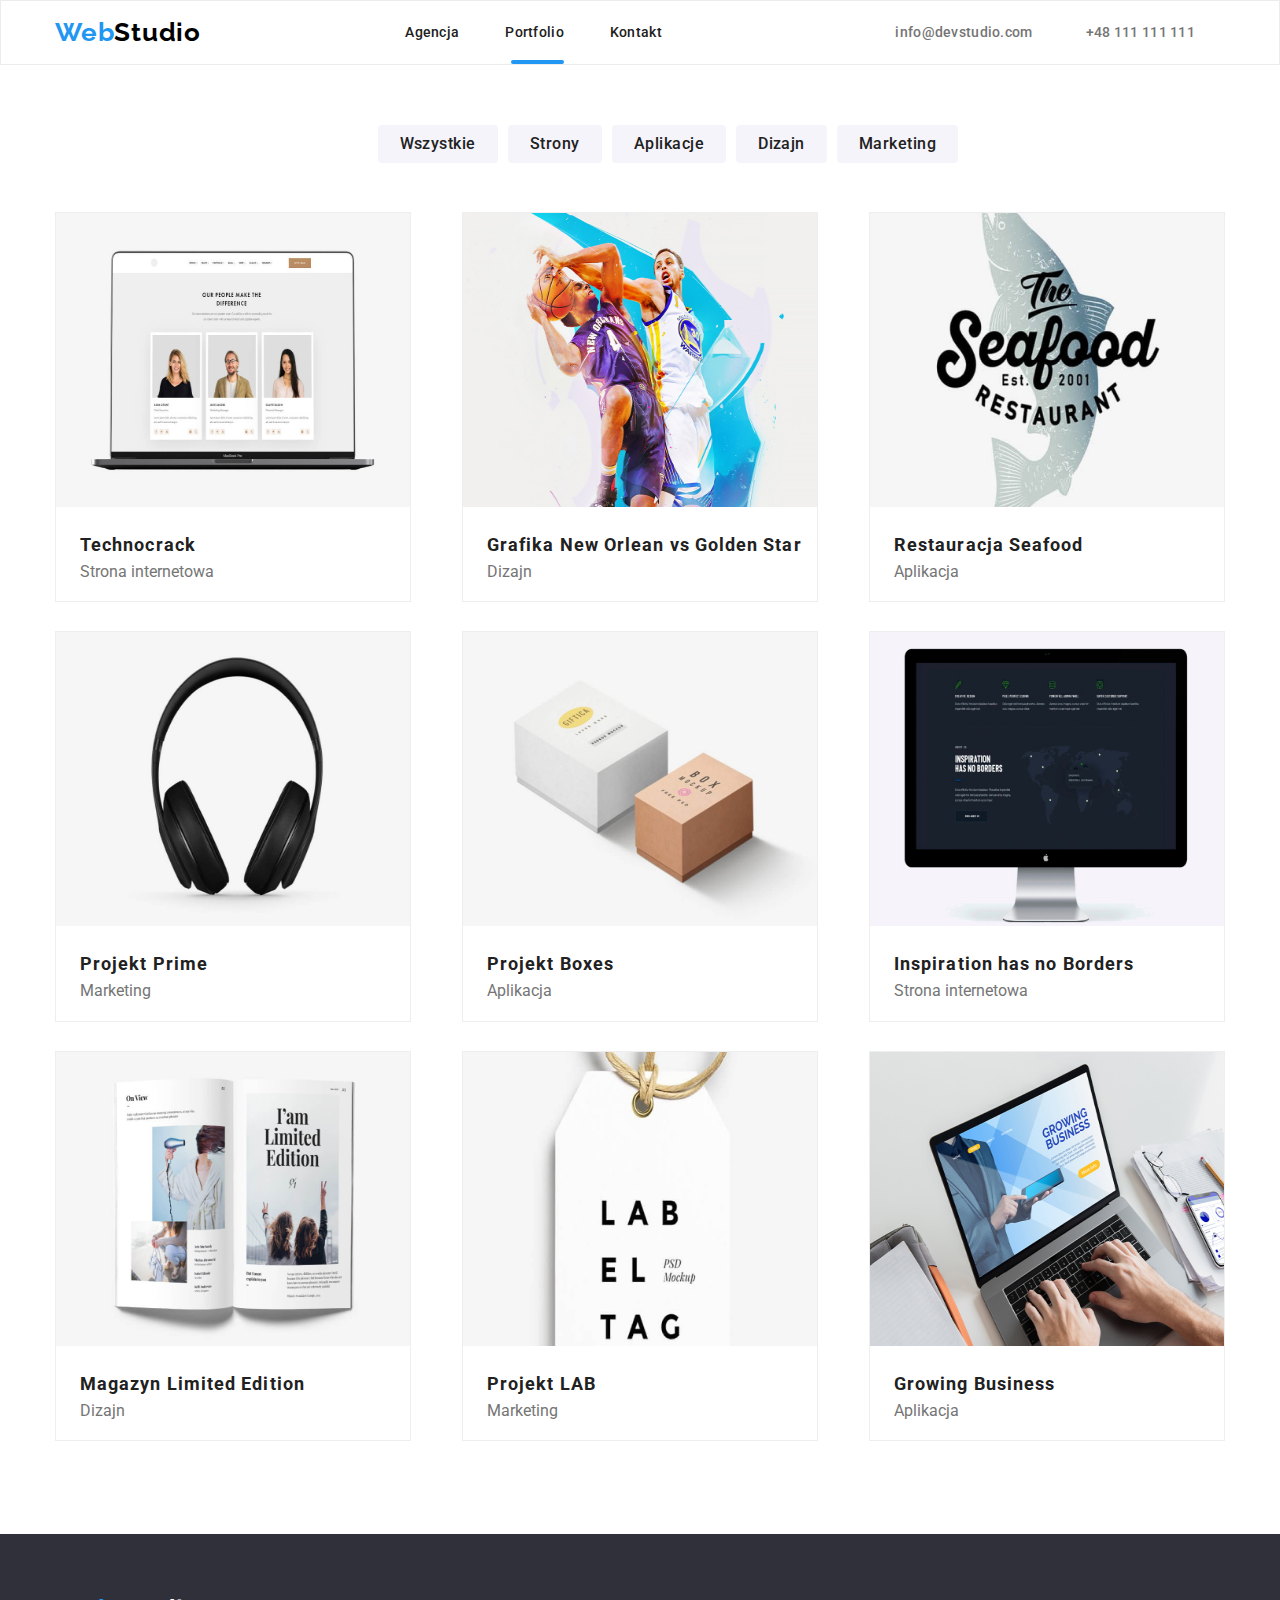
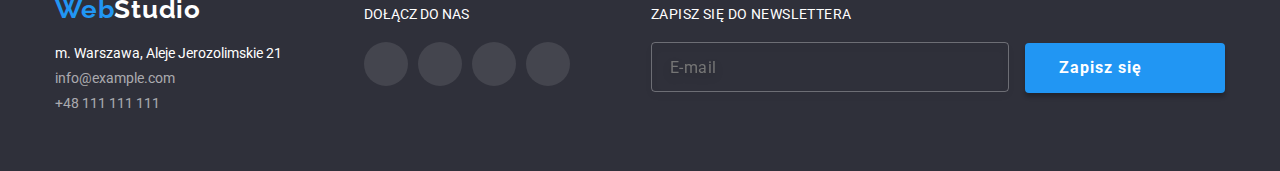
==== commit ba498aa3: "footer portfolio" ====
--- a/portfolio.html
+++ b/portfolio.html
@@ -120,8 +120,7 @@
                 src="images/mobile/product-portfolio/2-mobile-portfolio.jpg"
                 alt="two people are playing basketball"
                 srcset="
-                  images/mobile/product-portfolio/2-mobile-portfolio@2x.jpg 2x,
-                  
+                  images/mobile/product-portfolio/2-mobile-portfolio@2x.jpg 2x
                 "
                 width="354"
                 height="294"
@@ -315,19 +314,18 @@
         </div>
       </section>
     </main>
-
     <!-- Footer -->
-    <!-- <footer class="page-footer">
+    <footer class="page-footer">
       <div class="page-footer__container container">
-        <div class="page-footer__left-side">
+        <div class="page-footer__contacts">
           <a
-            class="logo page-footer__left-side__logo link"
+            class="logo page-footer__contacts__logo link"
             href="index.html"
             target="_blank"
             >Web<span class="logo__part--dark-theme">Studio</span></a
           >
           <address class="address">
-            <ul class="page-footer____left-side__address list address">
+            <ul class="page-footer____contacts__address list address">
               <li class="address__item">
                 <a
                   class="address__link--light link"
@@ -357,28 +355,28 @@
           <ul class="page-footer__social-list list">
             <ul class="social-list list">
                     <li class="social-list__item">
-                      <a class="social-list__item__link" href="">
+                      <a class="social-list__item__link dark-theme" href="">
                         <svg class="social-list__item__icon">
                           <use href="images/icons.svg#icon-s3-insta"></use>
                         </svg>
                       </a>
                     </li>
                     <li class="social-list__item">
-                      <a class="social-list__item__link" href="">
+                      <a class="social-list__item__link dark-theme" href="">
                         <svg class="social-list__item__icon">
                           <use href="images/icons.svg#icon-s3-twitter"></use>
                         </svg>
                       </a>
                     </li>
                     <li class="social-list__item">
-                      <a class="social-list__item__link" href="">
+                      <a class="social-list__item__link dark-theme" href="">
                         <svg class="social-list__item__icon">
                           <use href="images/icons.svg#icon-s3-fb"></use>
                         </svg>
                       </a>
                     </li>
                     <li class="social-list__item">
-                      <a class="social-list__item__link" href="">
+                      <a class="social-list__item__link dark-theme" href="">
                         <svg class="social-list__item__icon">
                           <use href="images/icons.svg#icon-s3-in"></use>
                         </svg>
@@ -386,8 +384,8 @@
                     </li>
                   
           </ul>
-        </div> -->
-    <!-- <div class="page-footer__right-side">
+        </div>
+        <div class="page-footer__form">
           <form
             name="newsletter-form"
             autocomplete="on"
@@ -403,7 +401,7 @@
                 placeholder="E-mail"
               />
             </label>
-            <button type="submit" class="btn" name="newsletter-form">
+            <button type="submit" class="btn page-footer__btn" name="newsletter-form">
               Zapisz się
               <svg class="newsletter-form__icon">
                 <use href="images/icons.svg#icon-footer-newsletter-sent"></use>
@@ -411,7 +409,6 @@
             </button>
           </form>
         </div>
-      </div>
-    </footer> -->
+      </div> 
   </body>
 </html>
--- a/css/main.min.css
+++ b/css/main.min.css
@@ -1,2 +1,2 @@
-.visually-hidden{position:absolute !important;clip:rect(1px 1px 1px 1px);clip:rect(1px 1px 1px 1px);padding:0 !important;border:0 !important;height:1px !important;width:1px !important;overflow:hidden}body{font-family:"Roboto",sans-serif;color:#757575}h1,h2,h3,h4,h5,h6{margin:0}ul,ol,p,figure{padding:0;margin:0}img{display:block}.list{list-style:none}.link{text-decoration:none;font-style:normal}button{font-family:"Roboto",sans-serif;cursor:pointer}.container{width:100%;padding:0 15px;align-items:center;margin:0 auto}@media screen and (min-width: 480px){.container{width:480px;padding:0 15px}}@media screen and (min-width: 768px){.container{width:768px;padding:0 15px}}@media screen and (min-width: 1200px){.container{width:1200px;padding:0 15px}}.section{padding-bottom:94px;padding-top:94px}.section__header{color:#212121;font-weight:700;font-size:36px;line-height:1.167;text-align:center;letter-spacing:0.03em;padding-bottom:50px}.active{position:relative}.active:after{position:absolute;bottom:-28px;right:0;content:"";border-radius:2px;background-color:#2196f3}.active-portfolio{position:relative}.active-portfolio:after{position:absolute;bottom:-28px;right:0;content:"";border-radius:2px;background-color:#2196f3}@media screen and (min-width: 768px) and (max-width: 1200px){.active:after{width:53px;height:4px;bottom:-30px}.active-portfolio:after{width:58px;height:4px}}@media screen and (min-width: 1200px){.active:after{width:53px;height:4px;bottom:-22px}.active-portfolio:after{width:58px;bottom:-32px}}.address__item:not(:last-child){padding-bottom:9px}.address__link--light{color:#fff}.address__link--dark{color:rgba(255,255,255,0.6)}.btn{font-style:"Roboto",sans-serif;font-weight:700;font-size:16px;width:200px;height:50px;background-color:#2196f3;color:#fff;line-height:1.875;letter-spacing:0.06em;box-shadow:0px 4px 4px rgba(0,0,0,0.25);border:none;border-radius:4px}.card{display:flex;flex-direction:column;border:1px solid #eeeeee;position:relative;overflow:hidden}.card:hover,.card:focus{box-shadow:0px 1px 1px rgba(0,0,0,0.12),0px 4px 4px rgba(0,0,0,0.06),1px 4px 6px rgba(0,0,0,0.16)}.card:hover .card__hover{transform:translateY(0)}.card__text{padding-left:24px;padding-bottom:20px;background-color:#fff;z-index:2}.card__text__title{color:#212121;font-weight:700;font-size:18px;line-height:2;letter-spacing:0.06em;padding-top:20px}.card__hover{width:370px;height:294px;position:absolute;background-color:rgba(33,150,243,0.9);top:0;right:0;transform:translateY(100%);color:#fff;transition-property:transform;transition-duration:250ms;transition-timing-function:ease}.card__hover__text{padding-left:24px;padding-top:49px;font-size:18px;line-height:1.556;letter-spacing:0.03em}@media screen and (min-width: 1200px){.card{display:flex;flex-direction:column;border:1px solid #eeeeee;position:relative;overflow:hidden}.card:hover,.card:focus{box-shadow:0px 1px 1px rgba(0,0,0,0.12),0px 4px 4px rgba(0,0,0,0.06),1px 4px 6px rgba(0,0,0,0.16)}.card:hover .card__hover{transform:translateY(0)}.card__text{padding-left:24px;padding-bottom:20px;background-color:#fff;z-index:2}.card__text__title{color:#212121;font-weight:700;font-size:18px;line-height:2;letter-spacing:0.06em;padding-top:20px}.card__hover{width:370px;height:294px;position:absolute;background-color:rgba(33,150,243,0.9);top:0;right:0;transform:translateY(100%);color:#fff;transition-property:transform;transition-duration:250ms;transition-timing-function:ease}.card__hover__text{padding-left:24px;padding-top:49px;font-size:18px;line-height:1.556;letter-spacing:0.03em}}.contacts{display:flex}.contacts__link{font-size:14px;line-height:1.142;font-weight:500;color:#757575;letter-spacing:0.02em;transition-property:color, fill;transition-duration:250ms;transition-timing-function:cubic-bezier(0.4, 0, 0.2, 1)}.contacts__link:hover,.contacts__link:focus{color:#2196f3;fill:#2196f3}.contacts__item:not(last-child){margin-right:30px}.contacts__icon--mail{width:16px;height:12px;margin-right:10px}.contacts__icon--phone{vertical-align:text-bottom;width:10px;height:16px;margin-right:10px}.filters{width:392px;display:flex;flex-wrap:wrap}.filters__btn{color:#212121;font-weight:500;font-size:16px;line-height:1.625;text-align:center;letter-spacing:0.03em;padding:6px 22px;border-radius:4px;border:none;background-color:#f5f4fa;transition-property:color, background-color;transition-duration:250ms;transition-timing-function:cubic-bezier(0.4, 0, 0.2, 1)}.filters__btn:hover,.filters__btn:focus{background-color:#2196f3;color:#fff}.filters__item{margin-bottom:15px;margin-right:10px}@media screen and (min-width: 768px){.filters{margin-left:47px;width:572px;display:flex;flex-wrap:nowrap;justify-content:space-between}.filters__btn{color:#212121;font-weight:500;font-size:16px;line-height:1.625;text-align:center;letter-spacing:0.03em;padding:6px 22px;border-radius:4px;border:none;background-color:#f5f4fa;transition-property:color, background-color;transition-duration:250ms;transition-timing-function:cubic-bezier(0.4, 0, 0.2, 1)}.filters__btn:hover,.filters__btn:focus{background-color:#2196f3;color:#fff}}.logo{color:#2196f3;font-family:"Raleway",sans-serif;font-weight:700;font-size:24px;line-height:1.167;letter-spacing:0.03em}.logo__part--light-theme{color:#000}.logo__part--dark-theme{color:#fff}@media screen and (min-width: 1200px){.logo{font-size:26px;line-height:1.192}}.modal{display:flex;flex-direction:column;position:absolute;top:50%;left:50%;transform:translate(-50%, -50%);width:528px;height:581px;background-color:#fff;transition-property:transform, opacity;transition-timing-function:cubic-bezier(0.4, 0, 0.2, 1);transform:translate3d(0, 0, 0, 0);opacity:1}.modal__backdrop{position:fixed;left:0;top:0;width:100%;height:100%;background-color:rgba(0,0,0,0.2);transition-property:opacity;transition-duration:0.5s;transition-timing-function:cubic-bezier(0.4, 0, 0.2, 1)}.modal__backdrop--is-hidden{opacity:0;visibility:hidden;pointer-events:none}.modal__backdrop--is-hidden .modal{transform:translate3d(0, -2rem, 0);opacity:0}.modal__btn--close{position:absolute;top:8px;right:8px;width:30px;height:30px;background-color:#fff;border:1px solid rgba(0,0,0,0.1);border-radius:50%;cursor:pointer}.modal__btn--icon{position:absolute;width:11px;height:11px;fill:#000000;top:9px;left:10px}.modal__form__group{display:block;border:none;margin:0;padding:0}.modal__form__header{font-weight:700;font-size:20px;line-height:1.15;text-align:center;letter-spacing:0.03em;color:#212121;padding:40px 40px 12px 40px}.modal__form__label,.modal__form__usercomment{display:flex;flex-direction:column;font-size:12px;line-height:1.167;letter-spacing:0.01em;margin-bottom:10px;position:relative}.modal__form__input{padding-left:42px;margin-top:4px;width:448px;height:40px;border:1px solid rgba(33,33,33,0.2);border-radius:4px;outline-color:#2196f3}.modal__form__input:focus+.modal__form__icon{outline-color:#2196f3;fill:#2196f3;transition-duration:250ms;transition-timing-function:cubic-bezier(0.4, 0, 0.2, 1)}.modal__form__usercomment{margin-bottom:20px}.modal__form__usercomment--text{border:1px solid rgba(33,33,33,0.2);border-radius:4px;width:448px;min-height:120px;padding-left:16px;padding-top:12px;color:rgba(117,117,117,0.5);margin-top:4px;outline-color:#2196f3}.modal__form__icon{position:absolute;top:31px;left:15px;background-color:#fff}.modal__form__icon--name{width:12px;height:12px}.modal__form__icon--tel{width:13px;height:13px}.modal__form__icon--email{width:15px;height:12px}.div-class{display:flex;flex-direction:column;margin-left:35px}.modal__declaration{font-size:14px;line-height:1.714;letter-spacing:0.03em;color:#757575;padding:0;position:relative;display:flex;flex-direction:column;align-items:center}.modal__declaration__input{margin-right:7px}.modal__declaration__input:checked+.modal__declaration__label::before{content:"";position:absolute;border-radius:2px;background-color:#2196f3;background-image:url("../images/checkbox.svg");background-size:contain;background-position:center;background-repeat:no-repeat;border:none;width:16px;height:15px;position:relative}.modal__declaration__label{margin-bottom:30px}.modal__declaration__label:before{display:inline-block;content:"";width:16px;height:15px;border:1px solid #000;margin-right:7px;border-radius:2px}.modal__declaration__link{color:#2196f3}.nav{display:flex}.nav__link{color:#212121;font-weight:500;font-size:14px;line-height:1.142;letter-spacing:0.02em;transition-property:color, fill;transition-duration:250ms;transition-timing-function:cubic-bezier(0.4, 0, 0.2, 1)}.nav__link:hover,.nav__link:focus{color:#2196f3;fill:#2196f3}.nav__item:not(:last-child){margin-right:46px}.newsletter-form__label{text-transform:uppercase}.newsletter-form__icon{width:20px;height:20px;margin-left:24px;vertical-align:text-bottom}.newsletter-form__input{color:rgba(255,255,255,0.3);font-size:16px;line-height:1.25;letter-spacing:0.03em;padding-left:16px;width:358px;height:50px;margin-top:20px;margin-right:12px;border:1px solid rgba(255,255,255,0.3);filter:drop-shadow(0px 4px 4px rgba(0,0,0,0.15));border-radius:4px;background-color:rgba(0,0,0,0);transition-duration:250ms;transition-timing-function:cubic-bezier(0.4, 0, 0.2, 1)}.social-list{display:flex}.social-list__item:not(:last-child){margin-right:10px}.social-list__item__icon{width:20px;height:20px}.social-list__item__link{display:flex;width:44px;height:44px;border-radius:50%;align-items:center;justify-content:center;fill:#afb1b8;transition-property:background-color, fill;transition-duration:250ms;transition-timing-function:cubic-bezier(0.4, 0, 0.2, 1)}.social-list__item__link:hover,.social-list__item__link:focus{background-color:#2196f3;fill:#fff}.feature-card{width:450px;display:flex;flex-direction:column;margin-bottom:30px}.feature-card__icon-box{background-color:#f5f4fa;width:450px;height:120px;display:flex;justify-content:center;align-items:center;margin-bottom:30px}.feature-card__icon-box__icon{width:70px;height:70px}.feature-card__text__title{font-size:14px;letter-spacing:0.03em;color:#212121;font-weight:700;line-height:1.143;text-transform:uppercase;margin-bottom:10px}.feature-card__text__desctription{font-size:14px;letter-spacing:0.03em;line-height:1.714}@media screen and (min-width: 768px){.feature-card{width:354px}.feature-card__icon-box{width:354px}}@media screen and (min-width: 1200px){.feature-card{margin-bottom:0;width:270px}.feature-card__icon-box{width:270px}}.offer-card{position:relative}.offer-card__caption{position:absolute;bottom:0px;font-weight:700;font-size:14px;line-height:1.143;text-align:center;letter-spacing:0.03em;text-transform:uppercase;color:#fff;background:rgba(47,48,58,0.8);width:100%;padding:27px}.workers-card{background-color:#fff;box-shadow:0px 1px 3px rgba(0,0,0,0.12),0px 1px 1px rgba(0,0,0,0.14),0px 2px 1px #00000033;border-radius:0px 0px 4px 4px;width:450px}.workers-card__social-list{margin-left:32px}.workers-card__photo{margin-bottom:30px}.workers-card__text__title{letter-spacing:0.03em}.workers-card__text__description{margin-bottom:16px}.workers-card__text__title,.workers-card__text__description{font-size:16px;line-height:1.188;text-align:center;letter-spacing:0.03em}@media screen and (min-width: 480px) and (max-width: 768px){.workers-card{padding-bottom:30px;box-shadow:0px 1px 3px rgba(0,0,0,0.12),0px 1px 1px rgba(0,0,0,0.14),0px 2px 1px #00000033;border-radius:0px 0px 4px 4px;width:450px}.workers-card__social-list{margin-left:32px}.workers-card__photo{margin-bottom:30px;width:450px;height:460px}.workers-card__text__title{letter-spacing:0.03em}.workers-card__text__description{margin-bottom:16px}.workers-card__text__title,.workers-card__text__description{font-size:16px;line-height:1.188;text-align:center;letter-spacing:0.03em}}@media screen and (min-width: 768px) and (max-width: 1200px){.workers-card{width:354px}.workers-card__photo{width:354px;height:374px}}@media screen and (min-width: 1200px){.workers-card{width:270px}.workers-card__photo{width:270px;height:260px}}.clients__item__link{width:210px;height:92px;border:1px solid #afb1b8;border-radius:4px;align-items:center;justify-content:center;fill:#afb1b8;display:flex;transition-property:fill;transition-duration:250ms;transition-timing-function:cubic-bezier(0.4, 0, 0.2, 1)}.clients__item__link:hover,.clients__item__link:focus{border:1px solid #2196f3;fill:#2196f3}.clients__item__icon{display:flex;align-items:center;justify-content:center}@media screen and (min-width: 1200px){.clients__item__link{width:170px;height:92px}.clients__item__link__icon{width:106px;height:60px}}.page-header{border:1px solid #ececec;width:100%}.page-header__container{display:flex;justify-content:space-between}.page-header__logo{margin:16px 0}.page-header__menu{display:block;padding:22px}.page-header__menu__burger{width:24px;height:16px}.page-header__nav{display:none}.page-header__contacts{display:none}@media screen and (min-width: 480px) and (max-width: 768px){.page-header{border:1px solid #ececec;width:100%}.page-header__container{display:flex;justify-content:space-between}.page-header__logo{margin:26px 0}.page-header__menu{padding:22px}.page-header__menu__burger{width:24px;height:16px}.page-header__nav{display:none}.page-header__contacts{display:none}}@media screen and (min-width: 768px) and (max-width: 1200px){.page-header{display:flex;border:1px solid #ececec;width:100%}.page-header__container{display:flex;justify-content:space-between}.page-header__logo{margin:25px 0}.page-header__menu{display:none}.page-header__nav{display:flex}.page-header__contacts{display:flex;flex-direction:column}}@media screen and (min-width: 1200px){.page-header{border:1px solid #ececec;width:100%}.page-header__container{display:flex;justify-content:space-between}.page-header__logo{margin:16px 0}.page-header__menu{display:none}.page-header__nav{display:flex}.page-header__contacts{display:flex}}.main-section{background-image:linear-gradient(rgba(47,48,58,0.4), rgba(47,48,58,0.4)),url(../../images/mobile/bg/1-mobile-bgi.jpg);background:cover}.main-section__container{display:flex;flex-direction:column;justify-content:center;height:400px;background-repeat:no-repeat}.main-section__header{width:365px;padding-bottom:30px;font-weight:900;font-size:26px;line-height:1.615;text-align:center;letter-spacing:0.06em;text-transform:uppercase;color:#fff}@media screen and (min-width: 480px) and (max-width: 768px){.main-section{background-image:linear-gradient(rgba(47,48,58,0.4), rgba(47,48,58,0.4)),url(../../images/mobile/bg/1-mobile-bgi.jpg);background-size:cover}.main-section__container{width:480px;height:400px}}@media screen and (min-device-pixel-ratio: 2) and (min-width: 480px) and (max-width: 768px), screen and (min-resolution: 192dpi) and (min-width: 480px) and (max-width: 768px), screen and (min-resolution: 2dppx) and (min-width: 480px) and (max-width: 768px){.main-section{background-image:linear-gradient(rgba(47,48,58,0.4), rgba(47,48,58,0.4)),url(../../images/mobile/bg/1-mobile-bgi@2x.jpg)}}@media screen and (min-width: 768px) and (max-width: 1200px){.main-section{background-image:linear-gradient(rgba(47,48,58,0.4), rgba(47,48,58,0.4)),url(../../images/tablet/bg/1-tablet-bgi.jpg);background-size:cover}.main-section__container{height:400px}}@media screen and (min-device-pixel-ratio: 2) and (min-width: 768px) and (max-width: 1200px), screen and (min-resolution: 192dpi) and (min-width: 768px) and (max-width: 1200px), screen and (min-resolution: 2dppx) and (min-width: 768px) and (max-width: 1200px){.main-section{background-image:linear-gradient(rgba(47,48,58,0.4), rgba(47,48,58,0.4)),url(../../images/tablet/bg/1-tablet-bgi@2x.jpg)}}@media screen and (min-width: 1200px){.main-section{background-image:linear-gradient(rgba(47,48,58,0.4), rgba(47,48,58,0.4)),url(../../images/desktop/bg/main-bgi-desktop.jpg);background-size:cover}.main-section__container{height:600px;background-image:none}.main-section__header{width:696px;font-size:44px;line-height:1.364;letter-spacing:0.06em}}@media screen and (min-device-pixel-ratio: 2) and (min-width: 1200px), screen and (min-resolution: 192dpi) and (min-width: 1200px), screen and (min-resolution: 2dppx) and (min-width: 1200px){.main-section{background-image:linear-gradient(rgba(47,48,58,0.4), rgba(47,48,58,0.4)),url(../../images/desktop/bg/main-bgi-desktop@2x.jpg)}}.feature{padding-top:94px;margin-bottom:60px}@media screen and (min-width: 480px) and (max-width: 768px){.feature__container{display:flex;flex-direction:column}}@media screen and (min-width: 768px) and (max-width: 1200px){.feature{margin-bottom:45px}.feature__container{padding:0;width:738px}.feature__container__list{display:flex;flex-wrap:wrap;justify-content:space-between}}@media screen and (min-width: 1200px){.feature{margin-bottom:94px}.feature__container__list{display:flex;justify-content:space-between}}@media screen and (max-width: 1200px){.section-offer{display:none}}@media screen and (min-width: 1200px){.offer__list{display:flex;justify-content:space-between}}.workers{padding:60px 0;background-color:#f5f4fa}@media screen and (min-width: 480px) and (max-width: 768px){.workers__list__item{margin-bottom:30px}}@media screen and (min-width: 1200px){.workers__list{display:flex;justify-content:space-between}}.page-footer{background-color:#2f303a}.page-footer__container{display:flex;justify-content:space-between}.page-footer__left-side{display:flex;flex-direction:column;margin-bottom:60px;margin-top:60px}.page-footer__left-side__logo{margin-bottom:20px}.page-footer____left-side__address{flex-direction:column}.page-footer__social-links{flex-direction:column;margin-top:12px}.page-footer__social-links__title{color:#fff;text-transform:uppercase;margin-bottom:20px}.menu-products{display:flex;margin-top:60px;margin-bottom:34px}.menu-products__container{width:392px}@media screen and (min-width: 1200px){.menu-products{justify-content:center}}.products{margin-bottom:94px}.products__cards__list{display:flex;flex-wrap:wrap;justify-content:space-between}.products__cards__card:nth-child(-n+6){margin-bottom:30px}
+.visually-hidden{position:absolute !important;clip:rect(1px 1px 1px 1px);clip:rect(1px 1px 1px 1px);padding:0 !important;border:0 !important;height:1px !important;width:1px !important;overflow:hidden}body{font-family:"Roboto",sans-serif;color:#757575}h1,h2,h3,h4,h5,h6{margin:0}ul,ol,p,figure{padding:0;margin:0}img{display:block;max-width:100%}.list{list-style:none}.link{text-decoration:none;font-style:normal}button{font-family:"Roboto",sans-serif;cursor:pointer}.container{width:100%;padding:0 15px;align-items:center;margin:0 auto}@media screen and (min-width: 480px){.container{width:480px;padding:0 15px}}@media screen and (min-width: 768px){.container{width:768px;padding:0 15px}}@media screen and (min-width: 1200px){.container{width:1200px;padding:0 15px}}.section__header{color:#212121;font-weight:700;line-height:1.167;text-align:center;letter-spacing:0.03em;padding-bottom:50px}@media screen and (max-width: 768px){.section{padding-top:60px;padding-bottom:29px}.section__header{font-size:28px;line-height:1.179}}@media screen and (min-width: 1200px){.section{padding-top:94px;padding-bottom:94px}.section__header{font-size:36px;line-height:1.167}}.active{position:relative}.active:after{position:absolute;bottom:-28px;right:0;content:"";border-radius:2px;background-color:#2196f3}.active-portfolio{position:relative}.active-portfolio:after{position:absolute;bottom:-28px;right:0;content:"";border-radius:2px;background-color:#2196f3}@media screen and (min-width: 768px) and (max-width: 1200px){.active:after{width:53px;height:4px;bottom:-30px}.active-portfolio:after{width:58px;height:4px}}@media screen and (min-width: 1200px){.active:after{width:53px;height:4px;bottom:-22px}.active-portfolio:after{width:58px;bottom:-32px}}.address{font-size:14px;text-align:center}.address__item:not(:last-child){padding-bottom:9px}.address__link--light{color:#fff}.address__link--dark{color:rgba(255,255,255,0.6)}@media screen and (min-width: 1200px){.address{text-align:start}}.btn{font-style:"Roboto",sans-serif;font-weight:700;font-size:16px;width:200px;height:50px;background-color:#2196f3;color:#fff;line-height:1.875;letter-spacing:0.06em;box-shadow:0px 4px 4px rgba(0,0,0,0.25);border:none;border-radius:4px}.card{display:flex;flex-direction:column;border:1px solid #eeeeee;position:relative;overflow:hidden}.card:hover,.card:focus{box-shadow:0px 1px 1px rgba(0,0,0,0.12),0px 4px 4px rgba(0,0,0,0.06),1px 4px 6px rgba(0,0,0,0.16)}.card:hover .card__hover{transform:translateY(0)}.card__text{padding-left:24px;padding-bottom:20px;background-color:#fff;z-index:2}.card__text__title{color:#212121;font-weight:700;font-size:18px;line-height:2;letter-spacing:0.06em;padding-top:20px}.card__hover{width:370px;height:294px;position:absolute;background-color:rgba(33,150,243,0.9);top:1px;right:1px;transform:translateY(100%);color:#fff;transition-property:transform;transition-duration:250ms;transition-timing-function:ease}.card__hover__text{padding-left:24px;padding-top:49px;font-size:18px;line-height:1.556;letter-spacing:0.03em}@media screen and (min-width: 1200px){.card{display:flex;flex-direction:column;border:1px solid #eeeeee;position:relative;overflow:hidden}.card:hover,.card:focus{box-shadow:0px 1px 1px rgba(0,0,0,0.12),0px 4px 4px rgba(0,0,0,0.06),1px 4px 6px rgba(0,0,0,0.16)}.card:hover .card__hover{transform:translateY(0)}.card__text{padding-left:24px;padding-bottom:20px;background-color:#fff;z-index:2}.card__text__title{color:#212121;font-weight:700;font-size:18px;line-height:2;letter-spacing:0.06em;padding-top:20px}.card__hover{width:370px;height:294px;position:absolute;background-color:rgba(33,150,243,0.9);top:0;right:0;transform:translateY(100%);color:#fff;transition-property:transform;transition-duration:250ms;transition-timing-function:ease}.card__hover__text{padding-left:24px;padding-top:49px;font-size:18px;line-height:1.556;letter-spacing:0.03em}}.contacts{display:flex}.contacts__link{font-size:14px;line-height:1.142;font-weight:500;color:#757575;letter-spacing:0.02em;transition-property:color, fill;transition-duration:250ms;transition-timing-function:cubic-bezier(0.4, 0, 0.2, 1)}.contacts__link:hover,.contacts__link:focus{color:#2196f3;fill:#2196f3}.contacts__item:not(last-child){margin-right:30px}.contacts__icon--mail{width:16px;height:12px;margin-right:10px}.contacts__icon--phone{vertical-align:text-bottom;width:10px;height:16px;margin-right:10px}.filters{width:392px;display:flex;flex-wrap:wrap}.filters__btn{color:#212121;font-weight:500;font-size:16px;line-height:1.625;text-align:center;letter-spacing:0.03em;padding:6px 22px;border-radius:4px;border:none;background-color:#f5f4fa;transition-property:color, background-color;transition-duration:250ms;transition-timing-function:cubic-bezier(0.4, 0, 0.2, 1)}.filters__btn:hover,.filters__btn:focus{background-color:#2196f3;color:#fff}.filters__item{margin-bottom:15px;margin-right:10px}@media screen and (min-width: 768px){.filters{margin-left:47px;width:572px;display:flex;flex-wrap:nowrap;justify-content:space-between}.filters__btn{color:#212121;font-weight:500;font-size:16px;line-height:1.625;text-align:center;letter-spacing:0.03em;padding:6px 22px;border-radius:4px;border:none;background-color:#f5f4fa;transition-property:color, background-color;transition-duration:250ms;transition-timing-function:cubic-bezier(0.4, 0, 0.2, 1)}.filters__btn:hover,.filters__btn:focus{background-color:#2196f3;color:#fff}}.logo{color:#2196f3;font-family:"Raleway",sans-serif;font-weight:700;font-size:24px;line-height:1.167;letter-spacing:0.03em}.logo__part--light-theme{color:#000}.logo__part--dark-theme{color:#fff}@media screen and (min-width: 1200px){.logo{font-size:26px;line-height:1.192}}.modal{display:flex;flex-direction:column;position:absolute;top:50%;left:50%;transform:translate(-50%, -50%);width:528px;height:581px;background-color:#fff;transition-property:transform, opacity;transition-timing-function:cubic-bezier(0.4, 0, 0.2, 1);transform:translate3d(0, 0, 0, 0);opacity:1}.modal__backdrop{position:fixed;left:0;top:0;width:100%;height:100%;background-color:rgba(0,0,0,0.2);transition-property:opacity;transition-duration:0.5s;transition-timing-function:cubic-bezier(0.4, 0, 0.2, 1)}.modal__backdrop--is-hidden{opacity:0;visibility:hidden;pointer-events:none}.modal__backdrop--is-hidden .modal{transform:translate3d(0, -2rem, 0);opacity:0}.modal__btn--close{position:absolute;top:8px;right:8px;width:30px;height:30px;background-color:#fff;border:1px solid rgba(0,0,0,0.1);border-radius:50%;cursor:pointer}.modal__btn--icon{position:absolute;width:11px;height:11px;fill:#000000;top:9px;left:10px}.modal__form__group{display:block;border:none;margin:0;padding:0}.modal__form__header{font-weight:700;font-size:20px;line-height:1.15;text-align:center;letter-spacing:0.03em;color:#212121;padding:40px 40px 12px 40px}.modal__form__label,.modal__form__usercomment{display:flex;flex-direction:column;font-size:12px;line-height:1.167;letter-spacing:0.01em;margin-bottom:10px;position:relative}.modal__form__input{padding-left:42px;margin-top:4px;width:448px;height:40px;border:1px solid rgba(33,33,33,0.2);border-radius:4px;outline-color:#2196f3}.modal__form__input:focus+.modal__form__icon{outline-color:#2196f3;fill:#2196f3;transition-duration:250ms;transition-timing-function:cubic-bezier(0.4, 0, 0.2, 1)}.modal__form__usercomment{margin-bottom:20px}.modal__form__usercomment--text{border:1px solid rgba(33,33,33,0.2);border-radius:4px;width:448px;min-height:120px;padding-left:16px;padding-top:12px;color:rgba(117,117,117,0.5);margin-top:4px;outline-color:#2196f3}.modal__form__icon{position:absolute;top:31px;left:15px;background-color:#fff}.modal__form__icon--name{width:12px;height:12px}.modal__form__icon--tel{width:13px;height:13px}.modal__form__icon--email{width:15px;height:12px}.div-class{display:flex;flex-direction:column;margin-left:35px}.modal__declaration{font-size:14px;line-height:1.714;letter-spacing:0.03em;color:#757575;padding:0;position:relative;display:flex;flex-direction:column;align-items:center}.modal__declaration__input{margin-right:7px}.modal__declaration__input:checked+.modal__declaration__label::before{content:"";position:absolute;border-radius:2px;background-color:#2196f3;background-image:url("../images/checkbox.svg");background-size:contain;background-position:center;background-repeat:no-repeat;border:none;width:16px;height:15px;position:relative}.modal__declaration__label{margin-bottom:30px}.modal__declaration__label:before{display:inline-block;content:"";width:16px;height:15px;border:1px solid #000;margin-right:7px;border-radius:2px}.modal__declaration__link{color:#2196f3}.nav{display:flex}.nav__link{color:#212121;font-weight:500;font-size:14px;line-height:1.142;letter-spacing:0.02em;transition-property:color, fill;transition-duration:250ms;transition-timing-function:cubic-bezier(0.4, 0, 0.2, 1)}.nav__link:hover,.nav__link:focus{color:#2196f3;fill:#2196f3}.nav__item:not(:last-child){margin-right:46px}.newsletter-form__label{text-transform:uppercase;color:#fff}.newsletter-form__icon{width:20px;height:20px;margin-left:24px;vertical-align:text-bottom}.newsletter-form__input{color:rgba(255,255,255,0.3);font-size:16px;line-height:1.25;letter-spacing:0.03em;width:450px;height:50px;margin-top:20px;margin-bottom:20px;padding-left:18px;border:1px solid rgba(255,255,255,0.3);filter:drop-shadow(0px 4px 4px rgba(0,0,0,0.15));border-radius:4px;background-color:rgba(0,0,0,0);transition-duration:250ms;transition-timing-function:cubic-bezier(0.4, 0, 0.2, 1)}.newsletter-form__title{font-size:14px;letter-spacing:0.03em}@media screen and (min-width: 768px) and (max-width: 1200px){.newsletter-form__label{display:flex;flex-direction:column}}@media screen and (min-width: 1200px){.newsletter-form__input{width:358px}.newsletter-form__title{padding-top:72px}}.social-list{display:flex}.social-list__item:not(:last-child){margin-right:10px}.social-list__item__icon{width:20px;height:20px}.social-list__item__link{display:flex;width:44px;height:44px;border-radius:50%;align-items:center;justify-content:center;fill:#afb1b8;transition-property:background-color, fill;transition-duration:250ms;transition-timing-function:cubic-bezier(0.4, 0, 0.2, 1)}.social-list__item__link:hover,.social-list__item__link:focus{background-color:#2196f3;fill:#fff}.dark-theme{background-color:rgba(255,255,255,0.1);fill:#fff}.feature-card{width:450px;display:flex;flex-direction:column;margin-bottom:30px}.feature-card__icon-box{background-color:#f5f4fa;max-width:450px;height:120px;display:flex;justify-content:center;align-items:center;margin-bottom:30px}.feature-card__icon-box__icon{width:70px;height:70px}.feature-card__text__title{font-size:14px;letter-spacing:0.03em;color:#212121;font-weight:700;line-height:1.143;text-transform:uppercase;margin-bottom:10px}.feature-card__text__desctription{font-size:14px;letter-spacing:0.03em;line-height:1.714}@media screen and (min-width: 768px){.feature-card{width:354px}.feature-card__icon-box{width:354px}}@media screen and (min-width: 1200px){.feature-card{margin-bottom:0;width:270px}.feature-card__icon-box{width:270px}}.offer-card{position:relative}.offer-card__caption{position:absolute;bottom:0px;font-weight:700;font-size:14px;line-height:1.143;text-align:center;letter-spacing:0.03em;text-transform:uppercase;color:#fff;background:rgba(47,48,58,0.8);width:100%;padding:27px}.workers-card{padding-bottom:30px;background-color:#fff;box-shadow:0px 1px 3px rgba(0,0,0,0.12),0px 1px 1px rgba(0,0,0,0.14),0px 2px 1px #00000033;border-radius:0px 0px 4px 4px;width:450px}.workers-card__social-list{display:flex;justify-content:center}.workers-card__text__title{letter-spacing:0.03em;color:#212121}.workers-card__text__description{margin-bottom:16px}.workers-card__text__title,.workers-card__text__description{font-size:16px;line-height:1.188;text-align:center;letter-spacing:0.03em}@media screen and (min-width: 480px) and (max-width: 768px){.workers-card{padding-bottom:30px;box-shadow:0px 1px 3px rgba(0,0,0,0.12),0px 1px 1px rgba(0,0,0,0.14),0px 2px 1px #00000033;border-radius:0px 0px 4px 4px;width:450px}.workers-card__social-list{margin-left:32px}.workers-card__photo{width:450px;height:460px}.workers-card__text__title{letter-spacing:0.03em}.workers-card__text__description{margin-bottom:16px}.workers-card__text__title,.workers-card__text__description{font-size:16px;line-height:1.188;text-align:center;letter-spacing:0.03em}}.clients__container__list{display:flex;flex-wrap:wrap;justify-content:space-between}.clients__item__link{width:210px;height:92px;border:1px solid #afb1b8;border-radius:4px;align-items:center;justify-content:center;fill:#afb1b8;margin-bottom:29px;display:flex;transition-property:fill;transition-duration:250ms;transition-timing-function:cubic-bezier(0.4, 0, 0.2, 1)}.clients__item__link:hover,.clients__item__link:focus{border:1px solid #2196f3;fill:#2196f3}.clients__item__icon{width:106px;height:60px;display:flex;align-items:center;justify-content:center}@media screen and (min-width: 768px) and (max-width: 1200px){.clients__item__link{width:226px}}@media screen and (min-width: 1200px){.clients__item__link{width:170px;height:92px}.clients__item__link__icon{width:106px;height:60px}}.page-header{border:1px solid #ececec;width:100%}.page-header__container{display:flex;justify-content:space-between}.page-header__logo{margin:16px 0}.page-header__menu{display:block;padding:22px}.page-header__menu__burger{width:24px;height:16px}.page-header__nav{display:none}.page-header__contacts{display:none}@media screen and (min-width: 480px) and (max-width: 768px){.page-header{border:1px solid #ececec;width:100%}.page-header__container{display:flex;justify-content:space-between}.page-header__logo{margin:26px 0}.page-header__menu{padding:22px}.page-header__menu__burger{width:24px;height:16px}.page-header__nav{display:none}.page-header__contacts{display:none}}@media screen and (min-width: 768px) and (max-width: 1200px){.page-header{display:flex;border:1px solid #ececec;width:100%}.page-header__container{display:flex;justify-content:space-between}.page-header__logo{margin:25px 0}.page-header__menu{display:none}.page-header__nav{display:flex}.page-header__contacts{display:flex;flex-direction:column}}@media screen and (min-width: 1200px){.page-header{border:1px solid #ececec;width:100%}.page-header__container{display:flex;justify-content:space-between}.page-header__logo{margin:16px 0}.page-header__menu{display:none}.page-header__nav{display:flex}.page-header__contacts{display:flex}}.main-section{background-image:linear-gradient(rgba(47,48,58,0.4), rgba(47,48,58,0.4)),url(../../images/mobile/bg/1-mobile-bgi.jpg);background:cover}.main-section__container{display:flex;flex-direction:column;justify-content:center;height:400px;background-repeat:no-repeat}.main-section__header{width:365px;padding-bottom:30px;font-weight:900;font-size:26px;line-height:1.615;text-align:center;letter-spacing:0.06em;text-transform:uppercase;color:#fff}@media screen and (min-width: 480px) and (max-width: 768px){.main-section{background-image:linear-gradient(rgba(47,48,58,0.4), rgba(47,48,58,0.4)),url(../../images/mobile/bg/1-mobile-bgi.jpg);background-size:cover}.main-section__container{width:480px;height:400px}}@media screen and (min-device-pixel-ratio: 2) and (min-width: 480px) and (max-width: 768px), screen and (min-resolution: 192dpi) and (min-width: 480px) and (max-width: 768px), screen and (min-resolution: 2dppx) and (min-width: 480px) and (max-width: 768px){.main-section{background-image:linear-gradient(rgba(47,48,58,0.4), rgba(47,48,58,0.4)),url(../../images/mobile/bg/1-mobile-bgi@2x.jpg)}}@media screen and (min-width: 768px) and (max-width: 1200px){.main-section{background-image:linear-gradient(rgba(47,48,58,0.4), rgba(47,48,58,0.4)),url(../../images/tablet/bg/1-tablet-bgi.jpg);background-size:cover}.main-section__container{height:400px}}@media screen and (min-device-pixel-ratio: 2) and (min-width: 768px) and (max-width: 1200px), screen and (min-resolution: 192dpi) and (min-width: 768px) and (max-width: 1200px), screen and (min-resolution: 2dppx) and (min-width: 768px) and (max-width: 1200px){.main-section{background-image:linear-gradient(rgba(47,48,58,0.4), rgba(47,48,58,0.4)),url(../../images/tablet/bg/1-tablet-bgi@2x.jpg)}}@media screen and (min-width: 1200px){.main-section{background-image:linear-gradient(rgba(47,48,58,0.4), rgba(47,48,58,0.4)),url(../../images/desktop/bg/main-bgi-desktop.jpg);background-size:cover}.main-section__container{height:600px;background-image:none}.main-section__header{width:696px;font-size:44px;line-height:1.364;letter-spacing:0.06em}}@media screen and (min-device-pixel-ratio: 2) and (min-width: 1200px), screen and (min-resolution: 192dpi) and (min-width: 1200px), screen and (min-resolution: 2dppx) and (min-width: 1200px){.main-section{background-image:linear-gradient(rgba(47,48,58,0.4), rgba(47,48,58,0.4)),url(../../images/desktop/bg/main-bgi-desktop@2x.jpg)}}.feature{padding-top:94px;margin-bottom:60px}@media screen and (min-width: 480px) and (max-width: 768px){.feature__container{display:flex;flex-direction:column}}@media screen and (min-width: 768px) and (max-width: 1200px){.feature{margin-bottom:45px}.feature__container{padding:0;width:738px}.feature__container__list{display:flex;flex-wrap:wrap;justify-content:space-between}}@media screen and (min-width: 1200px){.feature{margin-bottom:94px}.feature__container__list{display:flex;justify-content:space-between}}@media screen and (max-width: 1200px){.section-offer{display:none}}@media screen and (min-width: 1200px){.offer__list{display:flex;justify-content:space-between}}.workers{background-color:#f5f4fa}.workers__list__item{margin-bottom:30px}@media screen and (min-width: 480px) and (max-width: 768px){.workers__list__item{margin-bottom:30px}}@media screen and (min-width: 768px){.workers{display:none}}.clients{padding-top:60px}.clients__container__list{display:flex;flex-wrap:wrap}.page-footer{background-color:#2f303a}.page-footer__container{display:flex;flex-direction:column;justify-content:space-between}.page-footer__contacts{display:flex;flex-direction:column;margin-bottom:60px;margin-top:60px}.page-footer__contacts__logo{text-align:center;margin-bottom:20px}.page-footer__contacts__address{flex-direction:column}.page-footer__social-links{flex-direction:column;margin-bottom:60px}.page-footer__social-links__title{font-size:14px;text-align:center;color:#fff;text-transform:uppercase;margin-bottom:20px}.page-footer__form{text-align:center}.page-footer__btn{margin-bottom:20px}@media screen and (min-width: 768px) and (max-width: 1200px){.page-footer__container{flex-direction:row;flex-wrap:wrap;justify-content:center}.page-footer__contacts{margin-right:144px}.page-footer__social-links__title{margin-top:65px}.page-footer__btn{margin-bottom:60px}}@media screen and (min-width: 1200px){.page-footer__container{flex-direction:row;justify-content:space-between;align-items:start}.page-footer__form{text-align:start}.page-footer__contacts{margin-top:0;text-align:start}.page-footer__contacts__logo{padding-top:60px;text-align:start}.page-footer__social-links__title{padding-top:72px;text-align:start}.page-footer__btn{margin-left:12px}}.menu-products{display:flex;margin-top:60px;margin-bottom:34px}.menu-products__container{width:392px}@media screen and (min-width: 1200px){.menu-products{justify-content:center}}.products{margin-bottom:30px}.products__cards__list{display:flex;flex-wrap:wrap;justify-content:space-between}.products__cards__card{margin-bottom:29px}@media screen and (min-width: 1200px){.products{margin-bottom:64px}}
 /*# sourceMappingURL=main.min.css.map */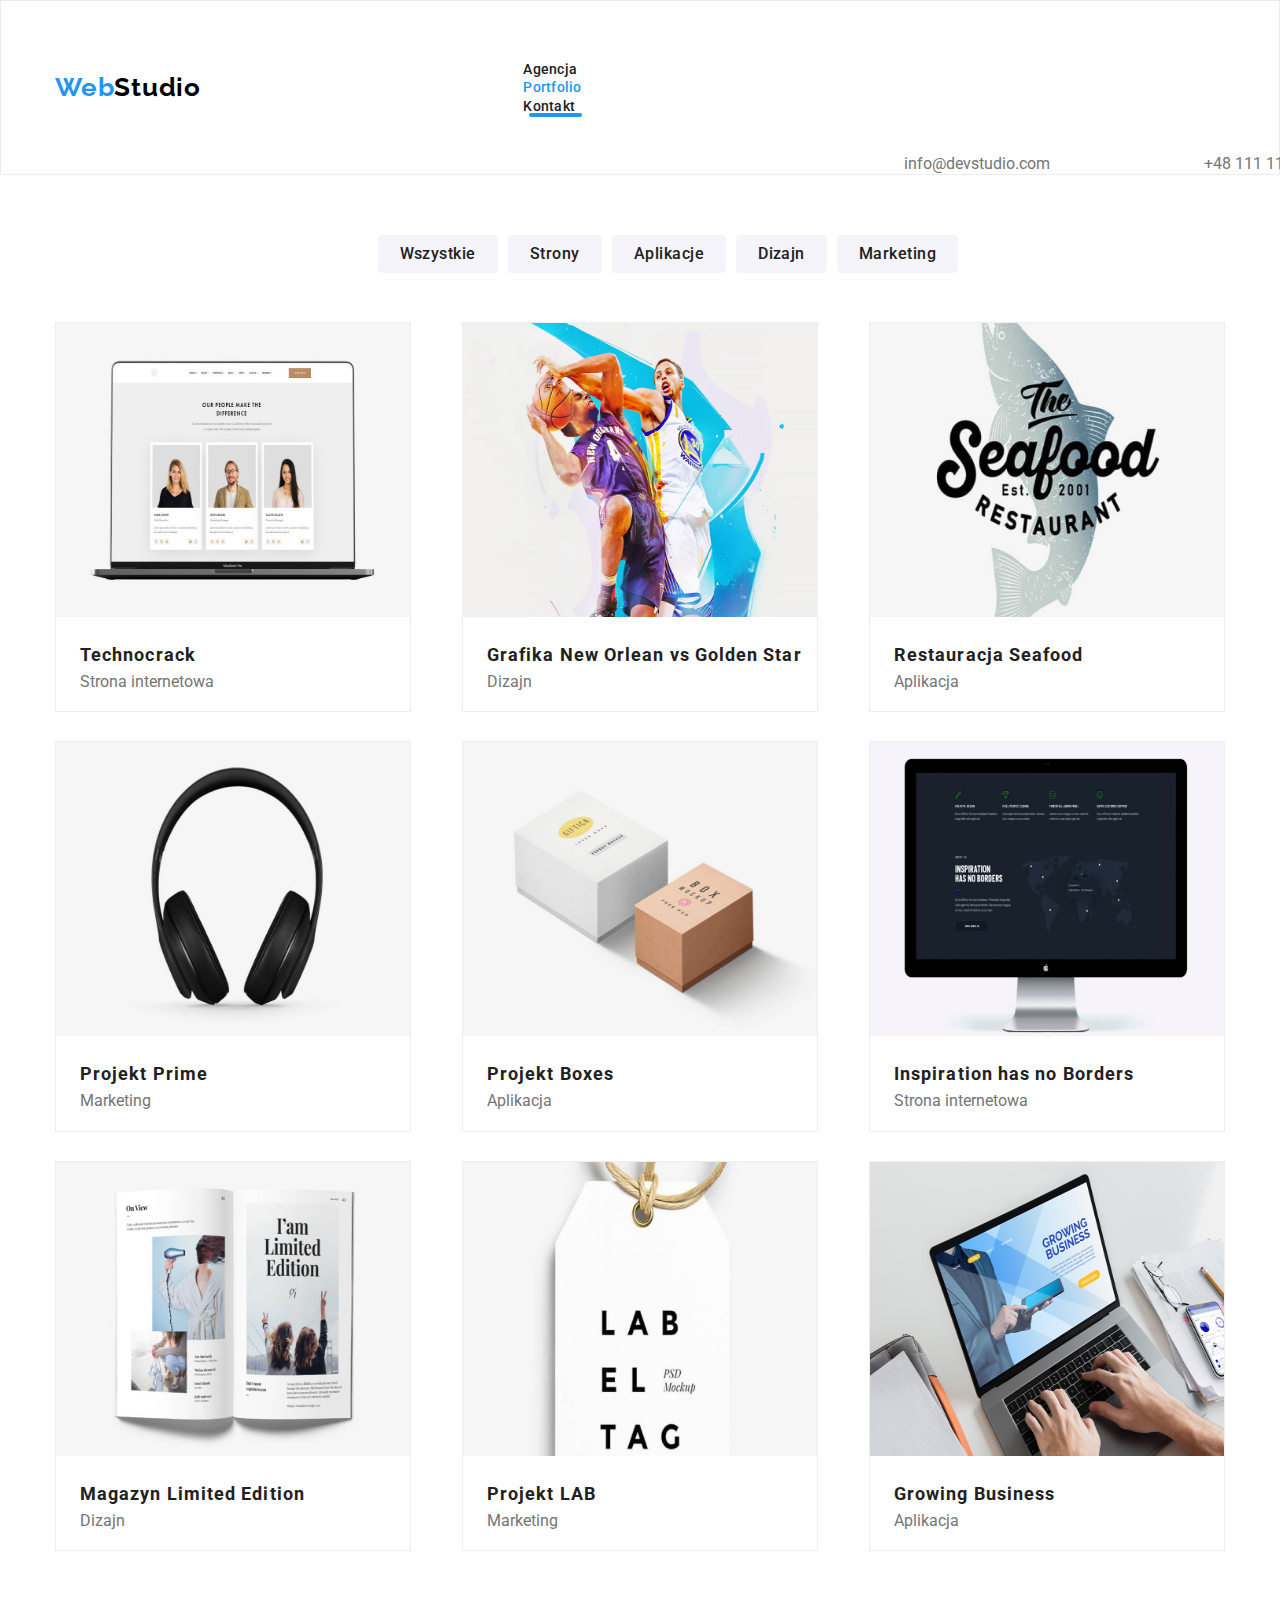
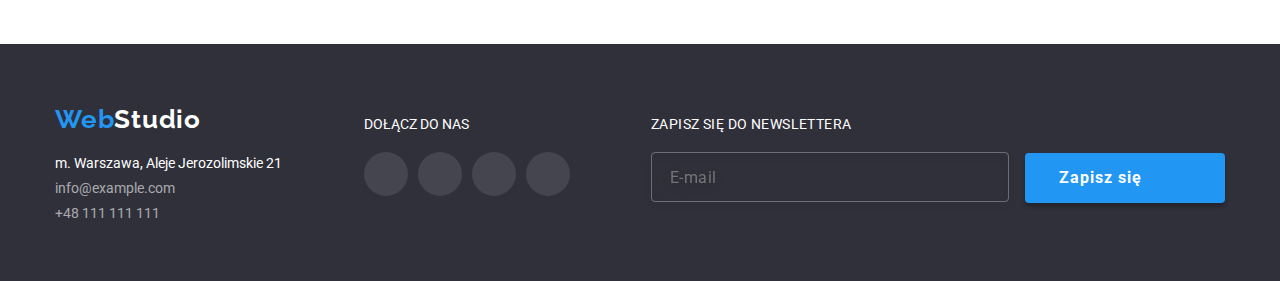
==== commit 013d4311: "page header, mobile, tablet" ====
--- a/portfolio.html
+++ b/portfolio.html
@@ -35,8 +35,8 @@
               <a class="nav__link link" href="index.html"> Agencja</a>
             </li>
 
-            <li class="nav__item active">
-              <a class="nav__link link" href="#">Portfolio</a>
+            <li class="nav__item">
+              <a class="nav__link link active" href="#">Portfolio</a>
             </li>
 
             <li class="nav__item">
--- a/css/main.min.css
+++ b/css/main.min.css
@@ -1,2 +1,2 @@
-.visually-hidden{position:absolute !important;clip:rect(1px 1px 1px 1px);clip:rect(1px 1px 1px 1px);padding:0 !important;border:0 !important;height:1px !important;width:1px !important;overflow:hidden}body{font-family:"Roboto",sans-serif;color:#757575}h1,h2,h3,h4,h5,h6{margin:0}ul,ol,p,figure{padding:0;margin:0}img{display:block;max-width:100%}.list{list-style:none}.link{text-decoration:none;font-style:normal}button{font-family:"Roboto",sans-serif;cursor:pointer}.container{width:100%;padding:0 15px;align-items:center;margin:0 auto}@media screen and (min-width: 480px){.container{width:480px;padding:0 15px}}@media screen and (min-width: 768px){.container{width:768px;padding:0 15px}}@media screen and (min-width: 1200px){.container{width:1200px;padding:0 15px}}.section__header{color:#212121;font-weight:700;line-height:1.167;text-align:center;letter-spacing:0.03em;padding-bottom:50px}@media screen and (max-width: 768px){.section{padding-top:60px;padding-bottom:29px}.section__header{font-size:28px;line-height:1.179}}@media screen and (min-width: 1200px){.section{padding-top:94px;padding-bottom:94px}.section__header{font-size:36px;line-height:1.167}}.active{position:relative}.active:after{position:absolute;bottom:-28px;right:0;content:"";border-radius:2px;background-color:#2196f3}.active-portfolio{position:relative}.active-portfolio:after{position:absolute;bottom:-28px;right:0;content:"";border-radius:2px;background-color:#2196f3}@media screen and (min-width: 768px) and (max-width: 1200px){.active:after{width:53px;height:4px;bottom:-30px}.active-portfolio:after{width:58px;height:4px}}@media screen and (min-width: 1200px){.active:after{width:53px;height:4px;bottom:-22px}.active-portfolio:after{width:58px;bottom:-32px}}.address{font-size:14px;text-align:center}.address__item:not(:last-child){padding-bottom:9px}.address__link--light{color:#fff}.address__link--dark{color:rgba(255,255,255,0.6)}@media screen and (min-width: 1200px){.address{text-align:start}}.btn{font-style:"Roboto",sans-serif;font-weight:700;font-size:16px;width:200px;height:50px;background-color:#2196f3;color:#fff;line-height:1.875;letter-spacing:0.06em;box-shadow:0px 4px 4px rgba(0,0,0,0.25);border:none;border-radius:4px}.card{display:flex;flex-direction:column;border:1px solid #eeeeee;position:relative;overflow:hidden}.card:hover,.card:focus{box-shadow:0px 1px 1px rgba(0,0,0,0.12),0px 4px 4px rgba(0,0,0,0.06),1px 4px 6px rgba(0,0,0,0.16)}.card:hover .card__hover{transform:translateY(0)}.card__text{padding-left:24px;padding-bottom:20px;background-color:#fff;z-index:2}.card__text__title{color:#212121;font-weight:700;font-size:18px;line-height:2;letter-spacing:0.06em;padding-top:20px}.card__hover{width:370px;height:294px;position:absolute;background-color:rgba(33,150,243,0.9);top:1px;right:1px;transform:translateY(100%);color:#fff;transition-property:transform;transition-duration:250ms;transition-timing-function:ease}.card__hover__text{padding-left:24px;padding-top:49px;font-size:18px;line-height:1.556;letter-spacing:0.03em}@media screen and (min-width: 1200px){.card{display:flex;flex-direction:column;border:1px solid #eeeeee;position:relative;overflow:hidden}.card:hover,.card:focus{box-shadow:0px 1px 1px rgba(0,0,0,0.12),0px 4px 4px rgba(0,0,0,0.06),1px 4px 6px rgba(0,0,0,0.16)}.card:hover .card__hover{transform:translateY(0)}.card__text{padding-left:24px;padding-bottom:20px;background-color:#fff;z-index:2}.card__text__title{color:#212121;font-weight:700;font-size:18px;line-height:2;letter-spacing:0.06em;padding-top:20px}.card__hover{width:370px;height:294px;position:absolute;background-color:rgba(33,150,243,0.9);top:0;right:0;transform:translateY(100%);color:#fff;transition-property:transform;transition-duration:250ms;transition-timing-function:ease}.card__hover__text{padding-left:24px;padding-top:49px;font-size:18px;line-height:1.556;letter-spacing:0.03em}}.contacts{display:flex}.contacts__link{font-size:14px;line-height:1.142;font-weight:500;color:#757575;letter-spacing:0.02em;transition-property:color, fill;transition-duration:250ms;transition-timing-function:cubic-bezier(0.4, 0, 0.2, 1)}.contacts__link:hover,.contacts__link:focus{color:#2196f3;fill:#2196f3}.contacts__item:not(last-child){margin-right:30px}.contacts__icon--mail{width:16px;height:12px;margin-right:10px}.contacts__icon--phone{vertical-align:text-bottom;width:10px;height:16px;margin-right:10px}.filters{width:392px;display:flex;flex-wrap:wrap}.filters__btn{color:#212121;font-weight:500;font-size:16px;line-height:1.625;text-align:center;letter-spacing:0.03em;padding:6px 22px;border-radius:4px;border:none;background-color:#f5f4fa;transition-property:color, background-color;transition-duration:250ms;transition-timing-function:cubic-bezier(0.4, 0, 0.2, 1)}.filters__btn:hover,.filters__btn:focus{background-color:#2196f3;color:#fff}.filters__item{margin-bottom:15px;margin-right:10px}@media screen and (min-width: 768px){.filters{margin-left:47px;width:572px;display:flex;flex-wrap:nowrap;justify-content:space-between}.filters__btn{color:#212121;font-weight:500;font-size:16px;line-height:1.625;text-align:center;letter-spacing:0.03em;padding:6px 22px;border-radius:4px;border:none;background-color:#f5f4fa;transition-property:color, background-color;transition-duration:250ms;transition-timing-function:cubic-bezier(0.4, 0, 0.2, 1)}.filters__btn:hover,.filters__btn:focus{background-color:#2196f3;color:#fff}}.logo{color:#2196f3;font-family:"Raleway",sans-serif;font-weight:700;font-size:24px;line-height:1.167;letter-spacing:0.03em}.logo__part--light-theme{color:#000}.logo__part--dark-theme{color:#fff}@media screen and (min-width: 1200px){.logo{font-size:26px;line-height:1.192}}.modal{display:flex;flex-direction:column;position:absolute;top:50%;left:50%;transform:translate(-50%, -50%);width:528px;height:581px;background-color:#fff;transition-property:transform, opacity;transition-timing-function:cubic-bezier(0.4, 0, 0.2, 1);transform:translate3d(0, 0, 0, 0);opacity:1}.modal__backdrop{position:fixed;left:0;top:0;width:100%;height:100%;background-color:rgba(0,0,0,0.2);transition-property:opacity;transition-duration:0.5s;transition-timing-function:cubic-bezier(0.4, 0, 0.2, 1)}.modal__backdrop--is-hidden{opacity:0;visibility:hidden;pointer-events:none}.modal__backdrop--is-hidden .modal{transform:translate3d(0, -2rem, 0);opacity:0}.modal__btn--close{position:absolute;top:8px;right:8px;width:30px;height:30px;background-color:#fff;border:1px solid rgba(0,0,0,0.1);border-radius:50%;cursor:pointer}.modal__btn--icon{position:absolute;width:11px;height:11px;fill:#000000;top:9px;left:10px}.modal__form__group{display:block;border:none;margin:0;padding:0}.modal__form__header{font-weight:700;font-size:20px;line-height:1.15;text-align:center;letter-spacing:0.03em;color:#212121;padding:40px 40px 12px 40px}.modal__form__label,.modal__form__usercomment{display:flex;flex-direction:column;font-size:12px;line-height:1.167;letter-spacing:0.01em;margin-bottom:10px;position:relative}.modal__form__input{padding-left:42px;margin-top:4px;width:448px;height:40px;border:1px solid rgba(33,33,33,0.2);border-radius:4px;outline-color:#2196f3}.modal__form__input:focus+.modal__form__icon{outline-color:#2196f3;fill:#2196f3;transition-duration:250ms;transition-timing-function:cubic-bezier(0.4, 0, 0.2, 1)}.modal__form__usercomment{margin-bottom:20px}.modal__form__usercomment--text{border:1px solid rgba(33,33,33,0.2);border-radius:4px;width:448px;min-height:120px;padding-left:16px;padding-top:12px;color:rgba(117,117,117,0.5);margin-top:4px;outline-color:#2196f3}.modal__form__icon{position:absolute;top:31px;left:15px;background-color:#fff}.modal__form__icon--name{width:12px;height:12px}.modal__form__icon--tel{width:13px;height:13px}.modal__form__icon--email{width:15px;height:12px}.div-class{display:flex;flex-direction:column;margin-left:35px}.modal__declaration{font-size:14px;line-height:1.714;letter-spacing:0.03em;color:#757575;padding:0;position:relative;display:flex;flex-direction:column;align-items:center}.modal__declaration__input{margin-right:7px}.modal__declaration__input:checked+.modal__declaration__label::before{content:"";position:absolute;border-radius:2px;background-color:#2196f3;background-image:url("../images/checkbox.svg");background-size:contain;background-position:center;background-repeat:no-repeat;border:none;width:16px;height:15px;position:relative}.modal__declaration__label{margin-bottom:30px}.modal__declaration__label:before{display:inline-block;content:"";width:16px;height:15px;border:1px solid #000;margin-right:7px;border-radius:2px}.modal__declaration__link{color:#2196f3}.nav{display:flex}.nav__link{color:#212121;font-weight:500;font-size:14px;line-height:1.142;letter-spacing:0.02em;transition-property:color, fill;transition-duration:250ms;transition-timing-function:cubic-bezier(0.4, 0, 0.2, 1)}.nav__link:hover,.nav__link:focus{color:#2196f3;fill:#2196f3}.nav__item:not(:last-child){margin-right:46px}.newsletter-form__label{text-transform:uppercase;color:#fff}.newsletter-form__icon{width:20px;height:20px;margin-left:24px;vertical-align:text-bottom}.newsletter-form__input{color:rgba(255,255,255,0.3);font-size:16px;line-height:1.25;letter-spacing:0.03em;width:450px;height:50px;margin-top:20px;margin-bottom:20px;padding-left:18px;border:1px solid rgba(255,255,255,0.3);filter:drop-shadow(0px 4px 4px rgba(0,0,0,0.15));border-radius:4px;background-color:rgba(0,0,0,0);transition-duration:250ms;transition-timing-function:cubic-bezier(0.4, 0, 0.2, 1)}.newsletter-form__title{font-size:14px;letter-spacing:0.03em}@media screen and (min-width: 768px) and (max-width: 1200px){.newsletter-form__label{display:flex;flex-direction:column}}@media screen and (min-width: 1200px){.newsletter-form__input{width:358px}.newsletter-form__title{padding-top:72px}}.social-list{display:flex}.social-list__item:not(:last-child){margin-right:10px}.social-list__item__icon{width:20px;height:20px}.social-list__item__link{display:flex;width:44px;height:44px;border-radius:50%;align-items:center;justify-content:center;fill:#afb1b8;transition-property:background-color, fill;transition-duration:250ms;transition-timing-function:cubic-bezier(0.4, 0, 0.2, 1)}.social-list__item__link:hover,.social-list__item__link:focus{background-color:#2196f3;fill:#fff}.dark-theme{background-color:rgba(255,255,255,0.1);fill:#fff}.feature-card{width:450px;display:flex;flex-direction:column;margin-bottom:30px}.feature-card__icon-box{background-color:#f5f4fa;max-width:450px;height:120px;display:flex;justify-content:center;align-items:center;margin-bottom:30px}.feature-card__icon-box__icon{width:70px;height:70px}.feature-card__text__title{font-size:14px;letter-spacing:0.03em;color:#212121;font-weight:700;line-height:1.143;text-transform:uppercase;margin-bottom:10px}.feature-card__text__desctription{font-size:14px;letter-spacing:0.03em;line-height:1.714}@media screen and (min-width: 768px){.feature-card{width:354px}.feature-card__icon-box{width:354px}}@media screen and (min-width: 1200px){.feature-card{margin-bottom:0;width:270px}.feature-card__icon-box{width:270px}}.offer-card{position:relative}.offer-card__caption{position:absolute;bottom:0px;font-weight:700;font-size:14px;line-height:1.143;text-align:center;letter-spacing:0.03em;text-transform:uppercase;color:#fff;background:rgba(47,48,58,0.8);width:100%;padding:27px}.workers-card{padding-bottom:30px;background-color:#fff;box-shadow:0px 1px 3px rgba(0,0,0,0.12),0px 1px 1px rgba(0,0,0,0.14),0px 2px 1px #00000033;border-radius:0px 0px 4px 4px;width:450px}.workers-card__social-list{display:flex;justify-content:center}.workers-card__text__title{letter-spacing:0.03em;color:#212121}.workers-card__text__description{margin-bottom:16px}.workers-card__text__title,.workers-card__text__description{font-size:16px;line-height:1.188;text-align:center;letter-spacing:0.03em}@media screen and (min-width: 480px) and (max-width: 768px){.workers-card{padding-bottom:30px;box-shadow:0px 1px 3px rgba(0,0,0,0.12),0px 1px 1px rgba(0,0,0,0.14),0px 2px 1px #00000033;border-radius:0px 0px 4px 4px;width:450px}.workers-card__social-list{margin-left:32px}.workers-card__photo{width:450px;height:460px}.workers-card__text__title{letter-spacing:0.03em}.workers-card__text__description{margin-bottom:16px}.workers-card__text__title,.workers-card__text__description{font-size:16px;line-height:1.188;text-align:center;letter-spacing:0.03em}}.clients__container__list{display:flex;flex-wrap:wrap;justify-content:space-between}.clients__item__link{width:210px;height:92px;border:1px solid #afb1b8;border-radius:4px;align-items:center;justify-content:center;fill:#afb1b8;margin-bottom:29px;display:flex;transition-property:fill;transition-duration:250ms;transition-timing-function:cubic-bezier(0.4, 0, 0.2, 1)}.clients__item__link:hover,.clients__item__link:focus{border:1px solid #2196f3;fill:#2196f3}.clients__item__icon{width:106px;height:60px;display:flex;align-items:center;justify-content:center}@media screen and (min-width: 768px) and (max-width: 1200px){.clients__item__link{width:226px}}@media screen and (min-width: 1200px){.clients__item__link{width:170px;height:92px}.clients__item__link__icon{width:106px;height:60px}}.page-header{border:1px solid #ececec;width:100%}.page-header__container{display:flex;justify-content:space-between}.page-header__logo{margin:16px 0}.page-header__menu{display:block;padding:22px}.page-header__menu__burger{width:24px;height:16px}.page-header__nav{display:none}.page-header__contacts{display:none}@media screen and (min-width: 480px) and (max-width: 768px){.page-header{border:1px solid #ececec;width:100%}.page-header__container{display:flex;justify-content:space-between}.page-header__logo{margin:26px 0}.page-header__menu{padding:22px}.page-header__menu__burger{width:24px;height:16px}.page-header__nav{display:none}.page-header__contacts{display:none}}@media screen and (min-width: 768px) and (max-width: 1200px){.page-header{display:flex;border:1px solid #ececec;width:100%}.page-header__container{display:flex;justify-content:space-between}.page-header__logo{margin:25px 0}.page-header__menu{display:none}.page-header__nav{display:flex}.page-header__contacts{display:flex;flex-direction:column}}@media screen and (min-width: 1200px){.page-header{border:1px solid #ececec;width:100%}.page-header__container{display:flex;justify-content:space-between}.page-header__logo{margin:16px 0}.page-header__menu{display:none}.page-header__nav{display:flex}.page-header__contacts{display:flex}}.main-section{background-image:linear-gradient(rgba(47,48,58,0.4), rgba(47,48,58,0.4)),url(../../images/mobile/bg/1-mobile-bgi.jpg);background:cover}.main-section__container{display:flex;flex-direction:column;justify-content:center;height:400px;background-repeat:no-repeat}.main-section__header{width:365px;padding-bottom:30px;font-weight:900;font-size:26px;line-height:1.615;text-align:center;letter-spacing:0.06em;text-transform:uppercase;color:#fff}@media screen and (min-width: 480px) and (max-width: 768px){.main-section{background-image:linear-gradient(rgba(47,48,58,0.4), rgba(47,48,58,0.4)),url(../../images/mobile/bg/1-mobile-bgi.jpg);background-size:cover}.main-section__container{width:480px;height:400px}}@media screen and (min-device-pixel-ratio: 2) and (min-width: 480px) and (max-width: 768px), screen and (min-resolution: 192dpi) and (min-width: 480px) and (max-width: 768px), screen and (min-resolution: 2dppx) and (min-width: 480px) and (max-width: 768px){.main-section{background-image:linear-gradient(rgba(47,48,58,0.4), rgba(47,48,58,0.4)),url(../../images/mobile/bg/1-mobile-bgi@2x.jpg)}}@media screen and (min-width: 768px) and (max-width: 1200px){.main-section{background-image:linear-gradient(rgba(47,48,58,0.4), rgba(47,48,58,0.4)),url(../../images/tablet/bg/1-tablet-bgi.jpg);background-size:cover}.main-section__container{height:400px}}@media screen and (min-device-pixel-ratio: 2) and (min-width: 768px) and (max-width: 1200px), screen and (min-resolution: 192dpi) and (min-width: 768px) and (max-width: 1200px), screen and (min-resolution: 2dppx) and (min-width: 768px) and (max-width: 1200px){.main-section{background-image:linear-gradient(rgba(47,48,58,0.4), rgba(47,48,58,0.4)),url(../../images/tablet/bg/1-tablet-bgi@2x.jpg)}}@media screen and (min-width: 1200px){.main-section{background-image:linear-gradient(rgba(47,48,58,0.4), rgba(47,48,58,0.4)),url(../../images/desktop/bg/main-bgi-desktop.jpg);background-size:cover}.main-section__container{height:600px;background-image:none}.main-section__header{width:696px;font-size:44px;line-height:1.364;letter-spacing:0.06em}}@media screen and (min-device-pixel-ratio: 2) and (min-width: 1200px), screen and (min-resolution: 192dpi) and (min-width: 1200px), screen and (min-resolution: 2dppx) and (min-width: 1200px){.main-section{background-image:linear-gradient(rgba(47,48,58,0.4), rgba(47,48,58,0.4)),url(../../images/desktop/bg/main-bgi-desktop@2x.jpg)}}.feature{padding-top:94px;margin-bottom:60px}@media screen and (min-width: 480px) and (max-width: 768px){.feature__container{display:flex;flex-direction:column}}@media screen and (min-width: 768px) and (max-width: 1200px){.feature{margin-bottom:45px}.feature__container{padding:0;width:738px}.feature__container__list{display:flex;flex-wrap:wrap;justify-content:space-between}}@media screen and (min-width: 1200px){.feature{margin-bottom:94px}.feature__container__list{display:flex;justify-content:space-between}}@media screen and (max-width: 1200px){.section-offer{display:none}}@media screen and (min-width: 1200px){.offer__list{display:flex;justify-content:space-between}}.workers{background-color:#f5f4fa}.workers__list__item{margin-bottom:30px}@media screen and (min-width: 480px) and (max-width: 768px){.workers__list__item{margin-bottom:30px}}@media screen and (min-width: 768px){.workers{display:none}}.clients{padding-top:60px}.clients__container__list{display:flex;flex-wrap:wrap}.page-footer{background-color:#2f303a}.page-footer__container{display:flex;flex-direction:column;justify-content:space-between}.page-footer__contacts{display:flex;flex-direction:column;margin-bottom:60px;margin-top:60px}.page-footer__contacts__logo{text-align:center;margin-bottom:20px}.page-footer__contacts__address{flex-direction:column}.page-footer__social-links{flex-direction:column;margin-bottom:60px}.page-footer__social-links__title{font-size:14px;text-align:center;color:#fff;text-transform:uppercase;margin-bottom:20px}.page-footer__form{text-align:center}.page-footer__btn{margin-bottom:20px}@media screen and (min-width: 768px) and (max-width: 1200px){.page-footer__container{flex-direction:row;flex-wrap:wrap;justify-content:center}.page-footer__contacts{margin-right:144px}.page-footer__social-links__title{margin-top:65px}.page-footer__btn{margin-bottom:60px}}@media screen and (min-width: 1200px){.page-footer__container{flex-direction:row;justify-content:space-between;align-items:start}.page-footer__form{text-align:start}.page-footer__contacts{margin-top:0;text-align:start}.page-footer__contacts__logo{padding-top:60px;text-align:start}.page-footer__social-links__title{padding-top:72px;text-align:start}.page-footer__btn{margin-left:12px}}.menu-products{display:flex;margin-top:60px;margin-bottom:34px}.menu-products__container{width:392px}@media screen and (min-width: 1200px){.menu-products{justify-content:center}}.products{margin-bottom:30px}.products__cards__list{display:flex;flex-wrap:wrap;justify-content:space-between}.products__cards__card{margin-bottom:29px}@media screen and (min-width: 1200px){.products{margin-bottom:64px}}
+.visually-hidden{position:absolute !important;clip:rect(1px 1px 1px 1px);clip:rect(1px 1px 1px 1px);padding:0 !important;border:0 !important;height:1px !important;width:1px !important;overflow:hidden}body{font-family:"Roboto",sans-serif;color:#757575}h1,h2,h3,h4,h5,h6{margin:0}ul,ol,p,figure{padding:0;margin:0}img{display:block;max-width:100%}.list{list-style:none}.link{text-decoration:none;font-style:normal}button{font-family:"Roboto",sans-serif;cursor:pointer}.container{max-width:100%;padding:0 15px;align-items:center;margin:0 auto}@media screen and (min-width: 480px){.container{width:480px;padding:0 15px}}@media screen and (min-width: 768px){.container{width:768px;padding:0 15px}}@media screen and (min-width: 1200px){.container{width:1200px;padding:0 15px}}.section__header{color:#212121;font-weight:700;line-height:1.167;text-align:center;letter-spacing:0.03em;padding-bottom:50px}@media screen and (max-width: 768px){.section{padding-top:60px;padding-bottom:29px}.section__header{font-size:28px;line-height:1.179}}@media screen and (min-width: 1200px){.section{padding-top:94px;padding-bottom:94px}.section__header{font-size:36px;line-height:1.167}}.address{font-size:14px;text-align:center}.address__item:not(:last-child){padding-bottom:9px}.address__link--light{color:#fff}.address__link--dark{color:rgba(255,255,255,0.6)}@media screen and (min-width: 1200px){.address{text-align:start}}.btn{font-style:"Roboto",sans-serif;font-weight:700;font-size:16px;width:200px;height:50px;background-color:#2196f3;color:#fff;line-height:1.875;letter-spacing:0.06em;box-shadow:0px 4px 4px rgba(0,0,0,0.25);border:none;border-radius:4px}.card{display:flex;flex-direction:column;border:1px solid #eeeeee;position:relative;overflow:hidden}.card:hover,.card:focus{box-shadow:0px 1px 1px rgba(0,0,0,0.12),0px 4px 4px rgba(0,0,0,0.06),1px 4px 6px rgba(0,0,0,0.16)}.card:hover .card__hover{transform:translateY(0)}.card__text{padding-left:24px;padding-bottom:20px;background-color:#fff;z-index:2}.card__text__title{color:#212121;font-weight:700;font-size:18px;line-height:2;letter-spacing:0.06em;padding-top:20px}.card__hover{width:370px;height:294px;position:absolute;background-color:rgba(33,150,243,0.9);top:1px;right:1px;transform:translateY(100%);color:#fff;transition-property:transform;transition-duration:250ms;transition-timing-function:ease}.card__hover__text{padding-left:24px;padding-top:49px;font-size:18px;line-height:1.556;letter-spacing:0.03em}@media screen and (min-width: 1200px){.card{display:flex;flex-direction:column;border:1px solid #eeeeee;position:relative;overflow:hidden}.card:hover,.card:focus{box-shadow:0px 1px 1px rgba(0,0,0,0.12),0px 4px 4px rgba(0,0,0,0.06),1px 4px 6px rgba(0,0,0,0.16)}.card:hover .card__hover{transform:translateY(0)}.card__text{padding-left:24px;padding-bottom:20px;background-color:#fff;z-index:2}.card__text__title{color:#212121;font-weight:700;font-size:18px;line-height:2;letter-spacing:0.06em;padding-top:20px}.card__hover{width:370px;height:294px;position:absolute;background-color:rgba(33,150,243,0.9);top:0;right:0;transform:translateY(100%);color:#fff;transition-property:transform;transition-duration:250ms;transition-timing-function:ease}.card__hover__text{padding-left:24px;padding-top:49px;font-size:18px;line-height:1.556;letter-spacing:0.03em}}.contacts{display:flex}.contacts__link{color:#757575;transition-property:color, fill;transition-duration:250ms;transition-timing-function:cubic-bezier(0.4, 0, 0.2, 1)}.contacts__link:hover,.contacts__link:focus{color:#2196f3;fill:#2196f3}@media screen and (max-width: 767px){.contacts{margin-left:40px;flex-direction:column}.contacts__item{margin-bottom:32px}.contacts__link{color:#757575}.contacts__link--mail{font-weight:500;font-size:24px;line-height:1.166;letter-spacing:0.02em;color:#757575}.contacts__link--phone{font-weight:500;font-size:34px;line-height:1.176;letter-spacing:0.02em;color:#2196f3}.contacts__icon--mail,.contacts__icon--phone{display:none}}@media screen and (min-width: 768px) and (max-width: 1199px){.contacts__link{font-weight:500;font-size:12px;line-height:1, 167;letter-spacing:0.02em}.contacts__item{margin-bottom:10px}.contacts__icon--phone{width:10px;height:14px}.contacts__icon--mail{width:14px;height:10px}}@media screen and (min-width: 1200px){.contacts{width:321px;display:flex;justify-content:space-between}}.filters{width:392px;display:flex;flex-wrap:wrap}.filters__btn{color:#212121;font-weight:500;font-size:16px;line-height:1.625;text-align:center;letter-spacing:0.03em;padding:6px 22px;border-radius:4px;border:none;background-color:#f5f4fa;transition-property:color, background-color;transition-duration:250ms;transition-timing-function:cubic-bezier(0.4, 0, 0.2, 1)}.filters__btn:hover,.filters__btn:focus{background-color:#2196f3;color:#fff}.filters__item{margin-bottom:15px;margin-right:10px}@media screen and (min-width: 768px){.filters{margin-left:47px;width:572px;display:flex;flex-wrap:nowrap;justify-content:space-between}.filters__btn{color:#212121;font-weight:500;font-size:16px;line-height:1.625;text-align:center;letter-spacing:0.03em;padding:6px 22px;border-radius:4px;border:none;background-color:#f5f4fa;transition-property:color, background-color;transition-duration:250ms;transition-timing-function:cubic-bezier(0.4, 0, 0.2, 1)}.filters__btn:hover,.filters__btn:focus{background-color:#2196f3;color:#fff}}.logo{color:#2196f3;font-family:"Raleway",sans-serif;font-weight:700;font-size:24px;line-height:1.167;letter-spacing:0.03em}.logo__part--light-theme{color:#000}.logo__part--dark-theme{color:#fff}@media screen and (min-width: 1200px){.logo{font-size:26px;line-height:1.192}}.modal{display:flex;flex-direction:column;position:absolute;top:50%;left:50%;transform:translate(-50%, -50%);width:528px;height:581px;background-color:#fff;transition-property:transform, opacity;transition-timing-function:cubic-bezier(0.4, 0, 0.2, 1);transform:translate3d(0, 0, 0, 0);opacity:1}.modal__backdrop--is-hidden .modal{transform:translate3d(0, -2rem, 0);opacity:0}.modal__backdrop{position:fixed;left:0;top:0;width:100%;height:100%;background-color:rgba(0,0,0,0.2);transition-property:opacity;transition-duration:0.5s;transition-timing-function:cubic-bezier(0.4, 0, 0.2, 1)}.modal__backdrop--is-hidden{opacity:0;visibility:hidden;pointer-events:none}.modal__btn--close{position:absolute;top:8px;right:8px;width:30px;height:30px;background-color:#fff;border:1px solid rgba(0,0,0,0.1);border-radius:50%;cursor:pointer}.modal__btn--icon{position:absolute;width:11px;height:11px;fill:#000000;top:9px;left:10px}.modal__form__group{display:block;border:none;margin:0;padding:0}.modal__form__header{font-weight:700;font-size:20px;line-height:1.15;text-align:center;letter-spacing:0.03em;color:#212121;padding:40px 40px 12px 40px}.modal__form__label,.modal__form__usercomment{display:flex;flex-direction:column;font-size:12px;line-height:1.167;letter-spacing:0.01em;margin-bottom:10px;position:relative}.modal__form__usercomment{margin-bottom:20px}.modal__form__usercomment--text{border:1px solid rgba(33,33,33,0.2);border-radius:4px;width:448px;min-height:120px;padding-left:16px;padding-top:12px;color:rgba(117,117,117,0.5);margin-top:4px;outline-color:#2196f3}.modal__form__icon{position:absolute;top:31px;left:15px;background-color:#fff}.modal__form__icon--name{width:12px;height:12px}.modal__form__icon--tel{width:13px;height:13px}.modal__form__icon--email{width:15px;height:12px}.modal__form__input{padding-left:42px;margin-top:4px;width:448px;height:40px;border:1px solid rgba(33,33,33,0.2);border-radius:4px;outline-color:#2196f3}.modal__form__input:focus+.modal__form__icon{outline-color:#2196f3;fill:#2196f3;transition-duration:250ms;transition-timing-function:cubic-bezier(0.4, 0, 0.2, 1)}.div-class{display:flex;flex-direction:column;margin-left:35px}.modal__declaration{font-size:14px;line-height:1.714;letter-spacing:0.03em;color:#757575;padding:0;position:relative;display:flex;flex-direction:column;align-items:center}.modal__declaration__input{margin-right:7px}.modal__declaration__input:checked+.modal__declaration__label::before{content:"";position:absolute;border-radius:2px;background-color:#2196f3;background-image:url("../images/checkbox.svg");background-size:contain;background-position:center;background-repeat:no-repeat;border:none;width:16px;height:15px;position:relative}.modal__declaration__label{margin-bottom:30px}.modal__declaration__label:before{display:inline-block;content:"";width:16px;height:15px;border:1px solid #000;margin-right:7px;border-radius:2px}.modal__declaration__link{color:#2196f3}@media screen and (max-width: 1200px){.modal{width:450px}.modal__declaration__label{font-size:12px;line-height:14px}.modal__form__header{width:370px}.modal__form__input{width:370px}.modal__form__usercomment--text{width:370px}}.nav__link{color:#212121;letter-spacing:0.02em;transition-property:color, fill;transition-duration:250ms;transition-timing-function:cubic-bezier(0.4, 0, 0.2, 1)}.nav__link:hover,.nav__link:focus{color:#2196f3;fill:#2196f3}@media screen and (max-width: 767px){.nav{display:flex;flex-direction:column}.nav__link{font-weight:500;font-size:40px}.nav__item{margin-bottom:32px}}@media screen and (min-width: 768px) and (max-width: 1199px){.nav{display:flex;justify-content:space-between}.nav__link{font-weight:500;font-size:14px;line-height:1, 143}}@media screen and (min-width: 1200px){.nav__link{font-weight:500;font-size:14px;line-height:1, 143}}.newsletter-form__label{text-transform:uppercase;color:#fff}.newsletter-form__icon{width:20px;height:20px;margin-left:24px;vertical-align:text-bottom}.newsletter-form__input{color:rgba(255,255,255,0.3);font-size:16px;line-height:1.25;letter-spacing:0.03em;width:100%;height:50px;margin-top:20px;margin-bottom:20px;padding-left:18px;border:1px solid rgba(255,255,255,0.3);filter:drop-shadow(0px 4px 4px rgba(0,0,0,0.15));border-radius:4px;background-color:rgba(0,0,0,0);transition-duration:250ms;transition-timing-function:cubic-bezier(0.4, 0, 0.2, 1)}.newsletter-form__title{font-size:14px;letter-spacing:0.03em}@media screen and (min-width: 768px) and (max-width: 1200px){.newsletter-form__label{display:flex;flex-direction:column}.newsletter-form__input{width:450px}}@media screen and (min-width: 1200px){.newsletter-form__input{width:358px}.newsletter-form__title{padding-top:72px}}.social-list{display:flex}.social-list__item:not(:last-child){margin-right:10px}.social-list__item__icon{width:20px;height:20px}.social-list__item__link{display:flex;width:44px;height:44px;border-radius:50%;align-items:center;justify-content:center;fill:#afb1b8;transition-property:background-color, fill;transition-duration:250ms;transition-timing-function:cubic-bezier(0.4, 0, 0.2, 1)}.social-list__item__link:hover,.social-list__item__link:focus{background-color:#2196f3;fill:#fff}.dark-theme{background-color:rgba(255,255,255,0.1);fill:#fff}.feature-card{display:block;height:auto;width:100%;display:flex;flex-direction:column;margin-bottom:30px}.feature-card__icon-box{background-color:#f5f4fa;max-width:450px;height:120px;display:flex;justify-content:center;align-items:center;margin-bottom:30px}.feature-card__icon-box__icon{width:70px;height:70px}.feature-card__text__title{font-size:14px;letter-spacing:0.03em;color:#212121;font-weight:700;line-height:1.143;text-transform:uppercase;margin-bottom:10px}.feature-card__text__desctription{font-size:14px;letter-spacing:0.03em;line-height:1.714}@media screen and (min-width: 768px){.feature-card{width:354px}.feature-card__icon-box{width:354px}}@media screen and (min-width: 1200px){.feature-card{margin-bottom:0;width:270px}.feature-card__icon-box{width:270px}}.offer-card{position:relative}.offer-card__caption{position:absolute;bottom:0px;font-weight:700;font-size:14px;line-height:1.143;text-align:center;letter-spacing:0.03em;text-transform:uppercase;color:#fff;background:rgba(47,48,58,0.8);width:100%;padding:27px}.workers-card{display:block;height:auto;width:100%;padding-bottom:30px;background-color:#fff;box-shadow:0px 1px 3px rgba(0,0,0,0.12),0px 1px 1px rgba(0,0,0,0.14),0px 2px 1px #00000033;border-radius:0px 0px 4px 4px}.workers-card__social-list{display:flex;justify-content:center}.workers-card__text__title{margin-top:30px;letter-spacing:0.03em;color:#212121}.workers-card__text__description{margin-bottom:16px}.workers-card__text__title,.workers-card__text__description{font-size:16px;line-height:1.188;text-align:center;letter-spacing:0.03em}@media screen and (min-width: 480px) and (max-width: 768px){.workers-card{padding-bottom:30px;box-shadow:0px 1px 3px rgba(0,0,0,0.12),0px 1px 1px rgba(0,0,0,0.14),0px 2px 1px #00000033;border-radius:0px 0px 4px 4px;width:450px}.workers-card__social-list{margin-left:32px}.workers-card__photo{width:450px;height:460px}.workers-card__text__title{letter-spacing:0.03em}.workers-card__text__description{margin-bottom:16px}.workers-card__text__title,.workers-card__text__description{font-size:16px;line-height:1.188;text-align:center;letter-spacing:0.03em}}@media screen and (min-width: 768px) and (max-width: 1200px){.workers-card{max-width:354px}}@media screen and (min-width: 1200px){.workers-card{margin-bottom:0;max-width:270px}}.clients__item__link{width:210px;height:92px;border:1px solid #afb1b8;border-radius:4px;align-items:center;justify-content:center;fill:#afb1b8;margin-bottom:29px;display:flex;transition-property:fill;transition-duration:250ms;transition-timing-function:cubic-bezier(0.4, 0, 0.2, 1)}.clients__item__link:hover,.clients__item__link:focus{border:1px solid #2196f3;fill:#2196f3}.clients__item__icon{width:106px;height:60px;display:flex;align-items:center;justify-content:center}@media screen and (min-width: 768px) and (max-width: 1200px){.clients__item__link{width:226px}}@media screen and (min-width: 1200px){.clients__item__link{width:170px;height:92px}.clients__item__link__icon{width:106px;height:60px}}@media screen and (max-width: 768px){.mobile-menu{display:flex;flex-direction:column;justify-content:space-between;width:100%;height:796px;background-color:#fff}.mobile-menu__nav{padding-top:48px;margin-left:40px}.mobile-menu__social-media{padding-bottom:48px}}@media screen and (min-width: 768px){.mobile-menu{display:none}}.social-media{width:357px;justify-content:space-between;display:flex;margin-left:40px}.social-media__item{position:relative;font-weight:500;font-size:18px;line-height:22px;letter-spacing:0.02em}.social-media__item:not(:last-child)::after{position:absolute;content:"";top:10px;width:22px;height:0px;border:1px solid rgba(33,33,33,0.2);transform:rotate(90deg)}.social-media__link{color:#2196f3}.active{color:#2196f3;position:relative}.active:after{position:absolute;bottom:-28px;right:0;content:"";border-radius:2px;background-color:#2196f3}.active-portfolio{color:#2196f3;position:relative}.active-portfolio:after{position:absolute;bottom:-28px;right:0;content:"";border-radius:2px;background-color:#2196f3}@media screen and (min-width: 768px) and (max-width: 1200px){.active:after{width:53px;height:4px;bottom:-30px}.active-portfolio:after{width:58px;height:4px}}@media screen and (min-width: 1200px){.active:after{width:53px;height:4px;bottom:-22px}.active-portfolio:after{width:58px;bottom:-32px}}.page-header{border-bottom:1px solid #ececec;max-width:100%}.page-header__container{display:flex;justify-content:space-between}.page-header__logo{margin:16px 0}.page-header__menu{padding:22px}.page-header__menu__burger{width:24px;height:16px}.page-header__nav{display:none}.page-header__contacts{display:none}@media screen and (max-width: 767px){.page-header{max-width:100%}.page-header__logo{margin:26px 0}}@media screen and (min-width: 768px) and (max-width: 1199px){.page-header__container{padding-top:21px;padding-bottom:11px}.page-header__menu{display:none}.page-header__nav{display:block;width:282px}.page-header__contacts{display:flex;flex-direction:column}}@media screen and (min-width: 1200px){.page-header{border:1px solid #ececec;width:100%}.page-header__logo{margin:16px 0}.page-header__menu{display:none}.page-header__nav{display:flex}.page-header__contacts{display:flex}}.main-section{background-size:cover}.main-section__container{display:flex;flex-direction:column;justify-content:center;height:400px;background-repeat:no-repeat}.main-section__header{font-weight:900;color:#fff;text-transform:uppercase}@media screen and (max-width: 768px){.main-section{background-image:linear-gradient(rgba(47,48,58,0.4), rgba(47,48,58,0.4)),url(../../images/mobile/bg/1-mobile-bgi.jpg)}.main-section__container{max-width:480px;height:400px}.main-section__header{width:365px;max-width:100%;padding-bottom:30px;font-size:26px;line-height:1.615;text-align:center;letter-spacing:0.06em;text-transform:uppercase}}@media screen and (min-device-pixel-ratio: 2) and (max-width: 767px), screen and (min-resolution: 192dpi) and (max-width: 767px), screen and (min-resolution: 2dppx) and (max-width: 767px){.main-section{background-image:linear-gradient(rgba(47,48,58,0.4), rgba(47,48,58,0.4)),url(../../images/mobile/bg/1-mobile-bgi@2x.jpg)}}@media screen and (min-width: 768px) and (max-width: 1199px){.main-section{background-image:linear-gradient(rgba(47,48,58,0.4), rgba(47,48,58,0.4)),url(../../images/tablet/bg/1-tablet-bgi.jpg);background-size:cover}.main-section__container{height:400px}}@media screen and (min-device-pixel-ratio: 2) and (min-width: 768px) and (max-width: 1199px), screen and (min-resolution: 192dpi) and (min-width: 768px) and (max-width: 1199px), screen and (min-resolution: 2dppx) and (min-width: 768px) and (max-width: 1199px){.main-section{background-image:linear-gradient(rgba(47,48,58,0.4), rgba(47,48,58,0.4)),url(../../images/tablet/bg/1-tablet-bgi@2x.jpg)}}@media screen and (min-width: 1200px){.main-section{background-image:linear-gradient(rgba(47,48,58,0.4), rgba(47,48,58,0.4)),url(../../images/desktop/bg/main-bgi-desktop.jpg);background-size:cover}.main-section__container{height:600px;background-image:none}.main-section__header{width:696px;font-size:44px;line-height:1.364;letter-spacing:0.06em}}@media screen and (min-device-pixel-ratio: 2) and (min-width: 1200px), screen and (min-resolution: 192dpi) and (min-width: 1200px), screen and (min-resolution: 2dppx) and (min-width: 1200px){.main-section{background-image:linear-gradient(rgba(47,48,58,0.4), rgba(47,48,58,0.4)),url(../../images/desktop/bg/main-bgi-desktop@2x.jpg)}}.feature{padding-top:94px;margin-bottom:60px}@media screen and (min-width: 480px) and (max-width: 768px){.feature__container{display:flex;flex-direction:column}}@media screen and (min-width: 768px) and (max-width: 1200px){.feature{margin-bottom:15px}.feature__container{padding:0;width:738px}.feature__container__list{display:flex;flex-wrap:wrap;justify-content:space-between}}@media screen and (min-width: 1200px){.feature{margin-bottom:0}.feature__container__list{display:flex;justify-content:space-between}}@media screen and (max-width: 1200px){.section-offer{display:none}}@media screen and (min-width: 1200px){.offer__list{display:flex;justify-content:space-between}}.workers{background-color:#f5f4fa}.workers__list__item{margin-bottom:30px}@media screen and (min-width: 480px) and (max-width: 768px){.workers__list__item{margin-bottom:30px}}@media screen and (min-width: 768px) and (max-width: 1200px){.workers{display:flex}.workers__list{display:flex;list-style:none;flex-wrap:wrap;justify-content:space-between}.workers__header{padding-top:60px}}@media screen and (min-width: 1200px){.workers__list{display:flex;justify-content:space-between}.workers__list__item{margin-bottom:0}}.clients{padding-top:60px}.clients__container__list{display:flex;flex-wrap:wrap;flex-direction:column;align-content:center}@media screen and (min-width: 768px) and (max-width: 1200px){.clients__container{padding-bottom:30px}.clients__container__list{justify-content:space-between;flex-direction:row}}@media screen and (min-width: 1200px){.clients{padding-top:94px}.clients__item__link{margin-bottom:0}.clients__container__list{justify-content:space-between;flex-direction:row}}.page-footer{background-color:#2f303a}.page-footer__container{display:flex;flex-direction:column;justify-content:space-between}.page-footer__contacts{display:flex;flex-direction:column;margin-bottom:60px;margin-top:60px}.page-footer__contacts__logo{text-align:center;margin-bottom:20px}.page-footer__contacts__address{flex-direction:column}.page-footer__social-links{flex-direction:column;margin-bottom:60px}.page-footer__social-links__title{font-size:14px;text-align:center;color:#fff;text-transform:uppercase;margin-bottom:20px}.page-footer__form{text-align:center}.page-footer__btn{margin-bottom:20px}@media screen and (min-width: 768px) and (max-width: 1200px){.page-footer__container{flex-direction:row;flex-wrap:wrap;justify-content:center}.page-footer__contacts{margin-right:144px}.page-footer__social-links__title{margin-top:65px}.page-footer__btn{margin-bottom:60px}}@media screen and (min-width: 1200px){.page-footer__container{flex-direction:row;justify-content:space-between;align-items:start}.page-footer__form{text-align:start}.page-footer__contacts{margin-top:0;text-align:start}.page-footer__contacts__logo{padding-top:60px;text-align:start}.page-footer__social-links__title{padding-top:72px;text-align:start}.page-footer__btn{margin-left:12px}}.menu-products{display:flex;margin-top:60px;margin-bottom:34px}.menu-products__container{width:392px}@media screen and (min-width: 1200px){.menu-products{justify-content:center}}.products{margin-bottom:30px}.products__cards__list{display:flex;flex-wrap:wrap;justify-content:space-between}.products__cards__card{margin-bottom:29px}@media screen and (min-width: 1200px){.products{margin-bottom:64px}}
 /*# sourceMappingURL=main.min.css.map */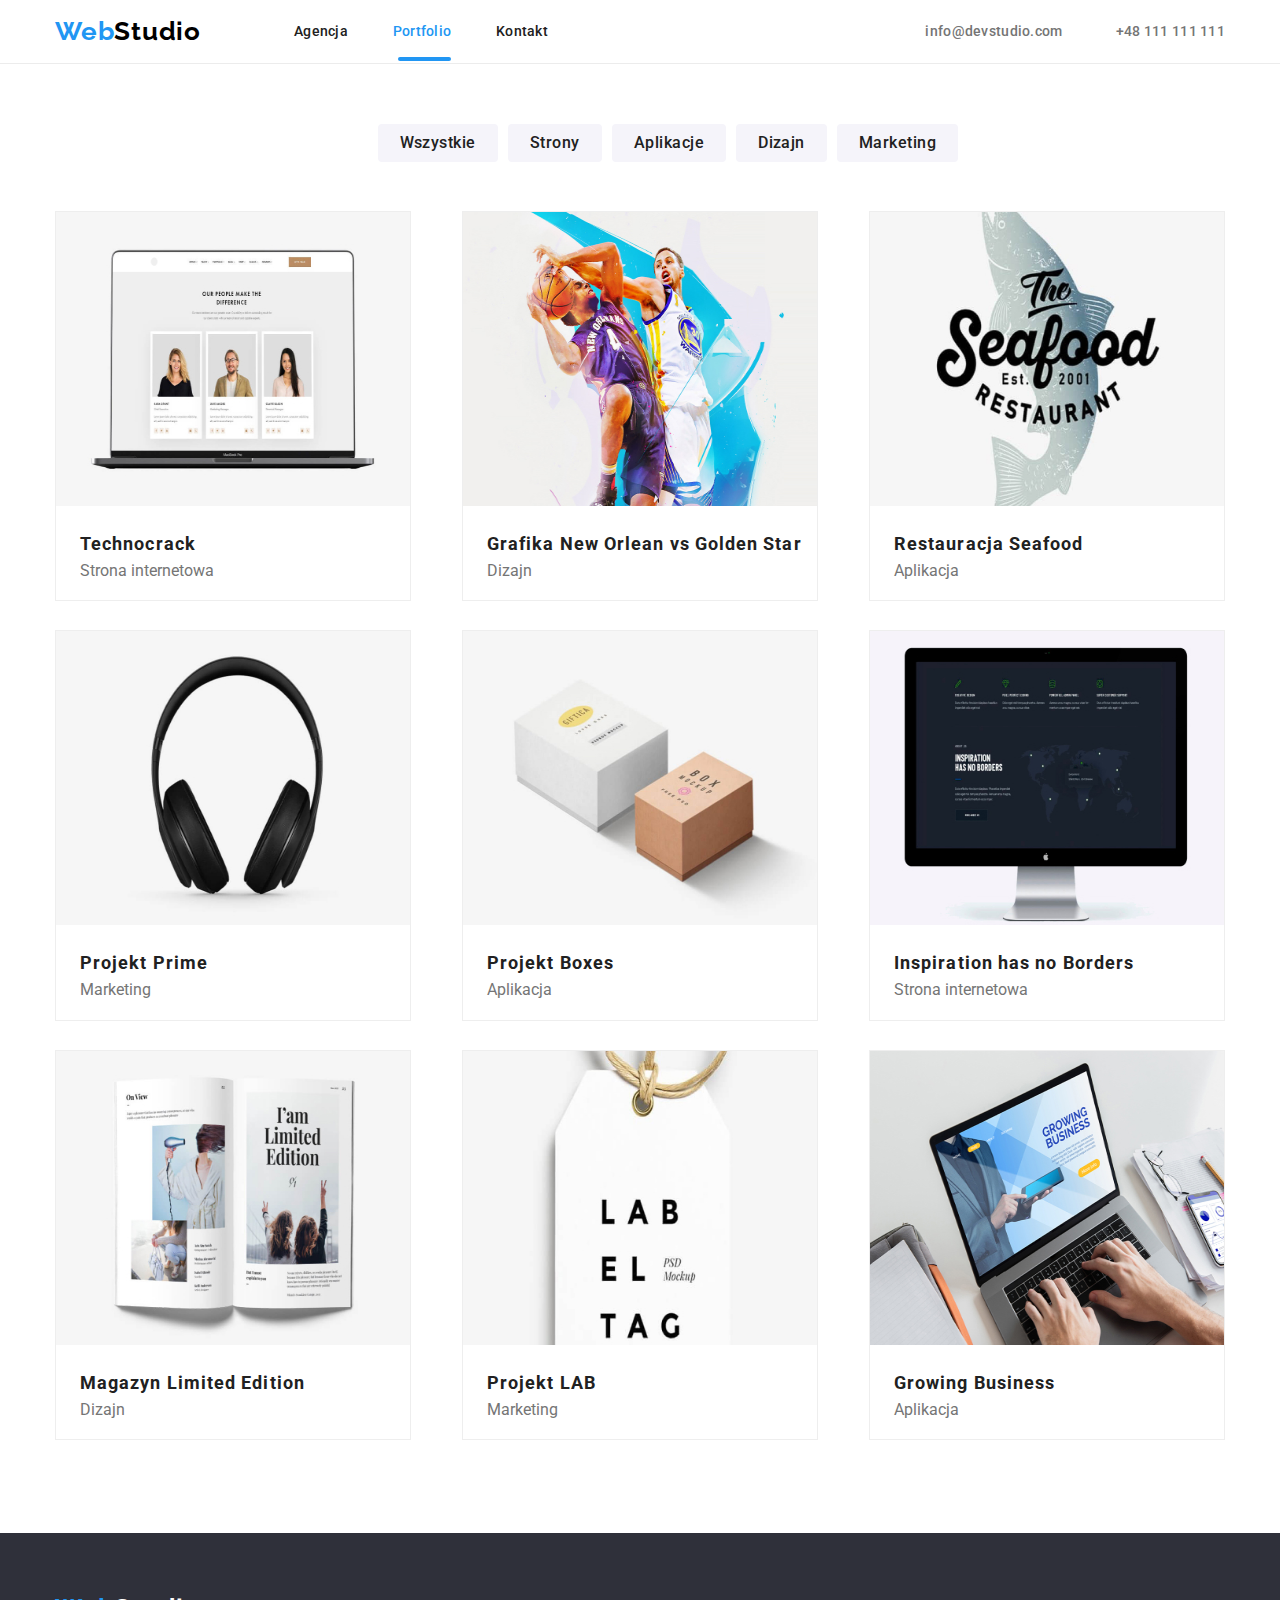
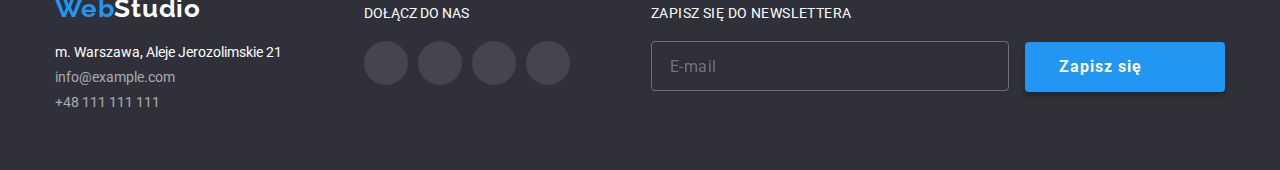
==== commit 278656c6: "x" ====
--- a/portfolio.html
+++ b/portfolio.html
@@ -23,7 +23,7 @@
         <a class="logo link page-header__logo" href="#">
           Web<span class="logo__part--light-theme">Studio</span>
         </a>
-        <a class="page-header__menu">
+        <a class="page-header__menu" data-menu-open>
           <svg class="page-header__menu__burger">
             <use href="images/icons.svg#icon-menu_24pxburger"></use>
           </svg>
@@ -314,6 +314,73 @@
         </div>
       </section>
     </main>
+     <!-- menu mobile-->
+    <div class="is-hidden mobile-menu__backdrop" data-mobile-menu>
+      <div class="mobile-menu">
+
+        <button class="mobile-menu__btn" data-menu-close>
+          <svg class="mobile-menu__btn__icon">
+            <use href="images/icons.svg#icon-menu-close-btn"></use>
+          </svg>
+
+        </button>
+        <nav class="mobile-menu__nav">
+          <ul class="nav list">
+            <li class="nav__item ">
+              <a class="nav__link link" href="index.html"> Agencja</a>
+            </li>
+
+            <li class="nav__item">
+              <a class="nav__link link active" href="portfolio.html">Portfolio</a>
+            </li>
+
+            <li class="nav__item">
+              <a class="nav__link link" href="#">Kontakt</a>
+            </li>
+          </ul>
+        </nav>
+        <div class="mobile-menu__contacts">
+          <ul class="mobile-menu__contacts contacts list">
+            <li class="contacts__item">
+              <a
+                class="contacts__link contacts__link--phone link"
+                href="tel:+48111111111"
+              >
+                <svg class="contacts__icon--phone">
+                  <use href="images/icons.svg#icon-header-2smartphone"></use>
+                </svg>
+                +48 111 111 111</a
+              >
+            </li>
+            <li class="contacts__item">
+              <a
+                class="contacts__link contacts__link--mail link"
+                href="mailto:info@devstudio.com"
+              >
+                <svg class="contacts__icon--mail">
+                  <use href="images/icons.svg#icon-header-1envelope"></use>
+                </svg>
+                info@devstudio.com</a
+              >
+            </li>
+          </ul>
+          <ul class="mobile-menu__social-media social-media list">
+            <li class="social-media__item">
+              <a href="#" class="social-media__link link">Instagram</a>
+            </li>
+            <li class="social-media__item">
+              <a href="#" class="social-media__link link">Twitter</a>
+            </li>
+            <li class="social-media__item">
+              <a href="#" class="social-media__link link">Facebook</a>
+            </li>
+            <li class="social-media__item">
+              <a href="#" class="social-media__link link">Linkedin</a>
+            </li>
+          </ul>
+        </div>
+      </div>
+    </div>
     <!-- Footer -->
     <footer class="page-footer">
       <div class="page-footer__container container">
@@ -410,5 +477,7 @@
           </form>
         </div>
       </div> 
+          <script src="js/mobile-menu.js"></script>
+
   </body>
 </html>
--- a/css/main.min.css
+++ b/css/main.min.css
@@ -1,2 +1,2 @@
-.visually-hidden{position:absolute !important;clip:rect(1px 1px 1px 1px);clip:rect(1px 1px 1px 1px);padding:0 !important;border:0 !important;height:1px !important;width:1px !important;overflow:hidden}body{font-family:"Roboto",sans-serif;color:#757575}h1,h2,h3,h4,h5,h6{margin:0}ul,ol,p,figure{padding:0;margin:0}img{display:block;max-width:100%}.list{list-style:none}.link{text-decoration:none;font-style:normal}button{font-family:"Roboto",sans-serif;cursor:pointer}.container{max-width:100%;padding:0 15px;align-items:center;margin:0 auto}@media screen and (min-width: 480px){.container{width:480px;padding:0 15px}}@media screen and (min-width: 768px){.container{width:768px;padding:0 15px}}@media screen and (min-width: 1200px){.container{width:1200px;padding:0 15px}}.section__header{color:#212121;font-weight:700;line-height:1.167;text-align:center;letter-spacing:0.03em;padding-bottom:50px}@media screen and (max-width: 768px){.section{padding-top:60px;padding-bottom:29px}.section__header{font-size:28px;line-height:1.179}}@media screen and (min-width: 1200px){.section{padding-top:94px;padding-bottom:94px}.section__header{font-size:36px;line-height:1.167}}.address{font-size:14px;text-align:center}.address__item:not(:last-child){padding-bottom:9px}.address__link--light{color:#fff}.address__link--dark{color:rgba(255,255,255,0.6)}@media screen and (min-width: 1200px){.address{text-align:start}}.btn{font-style:"Roboto",sans-serif;font-weight:700;font-size:16px;width:200px;height:50px;background-color:#2196f3;color:#fff;line-height:1.875;letter-spacing:0.06em;box-shadow:0px 4px 4px rgba(0,0,0,0.25);border:none;border-radius:4px}.card{display:flex;flex-direction:column;border:1px solid #eeeeee;position:relative;overflow:hidden}.card:hover,.card:focus{box-shadow:0px 1px 1px rgba(0,0,0,0.12),0px 4px 4px rgba(0,0,0,0.06),1px 4px 6px rgba(0,0,0,0.16)}.card:hover .card__hover{transform:translateY(0)}.card__text{padding-left:24px;padding-bottom:20px;background-color:#fff;z-index:2}.card__text__title{color:#212121;font-weight:700;font-size:18px;line-height:2;letter-spacing:0.06em;padding-top:20px}.card__hover{width:370px;height:294px;position:absolute;background-color:rgba(33,150,243,0.9);top:1px;right:1px;transform:translateY(100%);color:#fff;transition-property:transform;transition-duration:250ms;transition-timing-function:ease}.card__hover__text{padding-left:24px;padding-top:49px;font-size:18px;line-height:1.556;letter-spacing:0.03em}@media screen and (min-width: 1200px){.card{display:flex;flex-direction:column;border:1px solid #eeeeee;position:relative;overflow:hidden}.card:hover,.card:focus{box-shadow:0px 1px 1px rgba(0,0,0,0.12),0px 4px 4px rgba(0,0,0,0.06),1px 4px 6px rgba(0,0,0,0.16)}.card:hover .card__hover{transform:translateY(0)}.card__text{padding-left:24px;padding-bottom:20px;background-color:#fff;z-index:2}.card__text__title{color:#212121;font-weight:700;font-size:18px;line-height:2;letter-spacing:0.06em;padding-top:20px}.card__hover{width:370px;height:294px;position:absolute;background-color:rgba(33,150,243,0.9);top:0;right:0;transform:translateY(100%);color:#fff;transition-property:transform;transition-duration:250ms;transition-timing-function:ease}.card__hover__text{padding-left:24px;padding-top:49px;font-size:18px;line-height:1.556;letter-spacing:0.03em}}.contacts{display:flex}.contacts__link{color:#757575;transition-property:color, fill;transition-duration:250ms;transition-timing-function:cubic-bezier(0.4, 0, 0.2, 1)}.contacts__link:hover,.contacts__link:focus{color:#2196f3;fill:#2196f3}@media screen and (max-width: 767px){.contacts{margin-left:40px;flex-direction:column}.contacts__item{margin-bottom:32px}.contacts__link{color:#757575}.contacts__link--mail{font-weight:500;font-size:24px;line-height:1.166;letter-spacing:0.02em;color:#757575}.contacts__link--phone{font-weight:500;font-size:34px;line-height:1.176;letter-spacing:0.02em;color:#2196f3}.contacts__icon--mail,.contacts__icon--phone{display:none}}@media screen and (min-width: 768px) and (max-width: 1199px){.contacts__link{font-weight:500;font-size:12px;line-height:1, 167;letter-spacing:0.02em}.contacts__item{margin-bottom:10px}.contacts__icon--phone{width:10px;height:14px}.contacts__icon--mail{width:14px;height:10px}}@media screen and (min-width: 1200px){.contacts{width:321px;display:flex;justify-content:space-between}}.filters{width:392px;display:flex;flex-wrap:wrap}.filters__btn{color:#212121;font-weight:500;font-size:16px;line-height:1.625;text-align:center;letter-spacing:0.03em;padding:6px 22px;border-radius:4px;border:none;background-color:#f5f4fa;transition-property:color, background-color;transition-duration:250ms;transition-timing-function:cubic-bezier(0.4, 0, 0.2, 1)}.filters__btn:hover,.filters__btn:focus{background-color:#2196f3;color:#fff}.filters__item{margin-bottom:15px;margin-right:10px}@media screen and (min-width: 768px){.filters{margin-left:47px;width:572px;display:flex;flex-wrap:nowrap;justify-content:space-between}.filters__btn{color:#212121;font-weight:500;font-size:16px;line-height:1.625;text-align:center;letter-spacing:0.03em;padding:6px 22px;border-radius:4px;border:none;background-color:#f5f4fa;transition-property:color, background-color;transition-duration:250ms;transition-timing-function:cubic-bezier(0.4, 0, 0.2, 1)}.filters__btn:hover,.filters__btn:focus{background-color:#2196f3;color:#fff}}.logo{color:#2196f3;font-family:"Raleway",sans-serif;font-weight:700;font-size:24px;line-height:1.167;letter-spacing:0.03em}.logo__part--light-theme{color:#000}.logo__part--dark-theme{color:#fff}@media screen and (min-width: 1200px){.logo{font-size:26px;line-height:1.192}}.modal{display:flex;flex-direction:column;position:absolute;top:50%;left:50%;transform:translate(-50%, -50%);width:528px;height:581px;background-color:#fff;transition-property:transform, opacity;transition-timing-function:cubic-bezier(0.4, 0, 0.2, 1);transform:translate3d(0, 0, 0, 0);opacity:1}.modal__backdrop--is-hidden .modal{transform:translate3d(0, -2rem, 0);opacity:0}.modal__backdrop{position:fixed;left:0;top:0;width:100%;height:100%;background-color:rgba(0,0,0,0.2);transition-property:opacity;transition-duration:0.5s;transition-timing-function:cubic-bezier(0.4, 0, 0.2, 1)}.modal__backdrop--is-hidden{opacity:0;visibility:hidden;pointer-events:none}.modal__btn--close{position:absolute;top:8px;right:8px;width:30px;height:30px;background-color:#fff;border:1px solid rgba(0,0,0,0.1);border-radius:50%;cursor:pointer}.modal__btn--icon{position:absolute;width:11px;height:11px;fill:#000000;top:9px;left:10px}.modal__form__group{display:block;border:none;margin:0;padding:0}.modal__form__header{font-weight:700;font-size:20px;line-height:1.15;text-align:center;letter-spacing:0.03em;color:#212121;padding:40px 40px 12px 40px}.modal__form__label,.modal__form__usercomment{display:flex;flex-direction:column;font-size:12px;line-height:1.167;letter-spacing:0.01em;margin-bottom:10px;position:relative}.modal__form__usercomment{margin-bottom:20px}.modal__form__usercomment--text{border:1px solid rgba(33,33,33,0.2);border-radius:4px;width:448px;min-height:120px;padding-left:16px;padding-top:12px;color:rgba(117,117,117,0.5);margin-top:4px;outline-color:#2196f3}.modal__form__icon{position:absolute;top:31px;left:15px;background-color:#fff}.modal__form__icon--name{width:12px;height:12px}.modal__form__icon--tel{width:13px;height:13px}.modal__form__icon--email{width:15px;height:12px}.modal__form__input{padding-left:42px;margin-top:4px;width:448px;height:40px;border:1px solid rgba(33,33,33,0.2);border-radius:4px;outline-color:#2196f3}.modal__form__input:focus+.modal__form__icon{outline-color:#2196f3;fill:#2196f3;transition-duration:250ms;transition-timing-function:cubic-bezier(0.4, 0, 0.2, 1)}.div-class{display:flex;flex-direction:column;margin-left:35px}.modal__declaration{font-size:14px;line-height:1.714;letter-spacing:0.03em;color:#757575;padding:0;position:relative;display:flex;flex-direction:column;align-items:center}.modal__declaration__input{margin-right:7px}.modal__declaration__input:checked+.modal__declaration__label::before{content:"";position:absolute;border-radius:2px;background-color:#2196f3;background-image:url("../images/checkbox.svg");background-size:contain;background-position:center;background-repeat:no-repeat;border:none;width:16px;height:15px;position:relative}.modal__declaration__label{margin-bottom:30px}.modal__declaration__label:before{display:inline-block;content:"";width:16px;height:15px;border:1px solid #000;margin-right:7px;border-radius:2px}.modal__declaration__link{color:#2196f3}@media screen and (max-width: 1200px){.modal{width:450px}.modal__declaration__label{font-size:12px;line-height:14px}.modal__form__header{width:370px}.modal__form__input{width:370px}.modal__form__usercomment--text{width:370px}}.nav__link{color:#212121;letter-spacing:0.02em;transition-property:color, fill;transition-duration:250ms;transition-timing-function:cubic-bezier(0.4, 0, 0.2, 1)}.nav__link:hover,.nav__link:focus{color:#2196f3;fill:#2196f3}@media screen and (max-width: 767px){.nav{display:flex;flex-direction:column}.nav__link{font-weight:500;font-size:40px}.nav__item{margin-bottom:32px}}@media screen and (min-width: 768px) and (max-width: 1199px){.nav{display:flex;justify-content:space-between}.nav__link{font-weight:500;font-size:14px;line-height:1, 143}}@media screen and (min-width: 1200px){.nav__link{font-weight:500;font-size:14px;line-height:1, 143}}.newsletter-form__label{text-transform:uppercase;color:#fff}.newsletter-form__icon{width:20px;height:20px;margin-left:24px;vertical-align:text-bottom}.newsletter-form__input{color:rgba(255,255,255,0.3);font-size:16px;line-height:1.25;letter-spacing:0.03em;width:100%;height:50px;margin-top:20px;margin-bottom:20px;padding-left:18px;border:1px solid rgba(255,255,255,0.3);filter:drop-shadow(0px 4px 4px rgba(0,0,0,0.15));border-radius:4px;background-color:rgba(0,0,0,0);transition-duration:250ms;transition-timing-function:cubic-bezier(0.4, 0, 0.2, 1)}.newsletter-form__title{font-size:14px;letter-spacing:0.03em}@media screen and (min-width: 768px) and (max-width: 1200px){.newsletter-form__label{display:flex;flex-direction:column}.newsletter-form__input{width:450px}}@media screen and (min-width: 1200px){.newsletter-form__input{width:358px}.newsletter-form__title{padding-top:72px}}.social-list{display:flex}.social-list__item:not(:last-child){margin-right:10px}.social-list__item__icon{width:20px;height:20px}.social-list__item__link{display:flex;width:44px;height:44px;border-radius:50%;align-items:center;justify-content:center;fill:#afb1b8;transition-property:background-color, fill;transition-duration:250ms;transition-timing-function:cubic-bezier(0.4, 0, 0.2, 1)}.social-list__item__link:hover,.social-list__item__link:focus{background-color:#2196f3;fill:#fff}.dark-theme{background-color:rgba(255,255,255,0.1);fill:#fff}.feature-card{display:block;height:auto;width:100%;display:flex;flex-direction:column;margin-bottom:30px}.feature-card__icon-box{background-color:#f5f4fa;max-width:450px;height:120px;display:flex;justify-content:center;align-items:center;margin-bottom:30px}.feature-card__icon-box__icon{width:70px;height:70px}.feature-card__text__title{font-size:14px;letter-spacing:0.03em;color:#212121;font-weight:700;line-height:1.143;text-transform:uppercase;margin-bottom:10px}.feature-card__text__desctription{font-size:14px;letter-spacing:0.03em;line-height:1.714}@media screen and (min-width: 768px){.feature-card{width:354px}.feature-card__icon-box{width:354px}}@media screen and (min-width: 1200px){.feature-card{margin-bottom:0;width:270px}.feature-card__icon-box{width:270px}}.offer-card{position:relative}.offer-card__caption{position:absolute;bottom:0px;font-weight:700;font-size:14px;line-height:1.143;text-align:center;letter-spacing:0.03em;text-transform:uppercase;color:#fff;background:rgba(47,48,58,0.8);width:100%;padding:27px}.workers-card{display:block;height:auto;width:100%;padding-bottom:30px;background-color:#fff;box-shadow:0px 1px 3px rgba(0,0,0,0.12),0px 1px 1px rgba(0,0,0,0.14),0px 2px 1px #00000033;border-radius:0px 0px 4px 4px}.workers-card__social-list{display:flex;justify-content:center}.workers-card__text__title{margin-top:30px;letter-spacing:0.03em;color:#212121}.workers-card__text__description{margin-bottom:16px}.workers-card__text__title,.workers-card__text__description{font-size:16px;line-height:1.188;text-align:center;letter-spacing:0.03em}@media screen and (min-width: 480px) and (max-width: 768px){.workers-card{padding-bottom:30px;box-shadow:0px 1px 3px rgba(0,0,0,0.12),0px 1px 1px rgba(0,0,0,0.14),0px 2px 1px #00000033;border-radius:0px 0px 4px 4px;width:450px}.workers-card__social-list{margin-left:32px}.workers-card__photo{width:450px;height:460px}.workers-card__text__title{letter-spacing:0.03em}.workers-card__text__description{margin-bottom:16px}.workers-card__text__title,.workers-card__text__description{font-size:16px;line-height:1.188;text-align:center;letter-spacing:0.03em}}@media screen and (min-width: 768px) and (max-width: 1200px){.workers-card{max-width:354px}}@media screen and (min-width: 1200px){.workers-card{margin-bottom:0;max-width:270px}}.clients__item__link{width:210px;height:92px;border:1px solid #afb1b8;border-radius:4px;align-items:center;justify-content:center;fill:#afb1b8;margin-bottom:29px;display:flex;transition-property:fill;transition-duration:250ms;transition-timing-function:cubic-bezier(0.4, 0, 0.2, 1)}.clients__item__link:hover,.clients__item__link:focus{border:1px solid #2196f3;fill:#2196f3}.clients__item__icon{width:106px;height:60px;display:flex;align-items:center;justify-content:center}@media screen and (min-width: 768px) and (max-width: 1200px){.clients__item__link{width:226px}}@media screen and (min-width: 1200px){.clients__item__link{width:170px;height:92px}.clients__item__link__icon{width:106px;height:60px}}@media screen and (max-width: 768px){.mobile-menu{display:flex;flex-direction:column;justify-content:space-between;width:100%;height:796px;background-color:#fff}.mobile-menu__nav{padding-top:48px;margin-left:40px}.mobile-menu__social-media{padding-bottom:48px}}@media screen and (min-width: 768px){.mobile-menu{display:none}}.social-media{width:357px;justify-content:space-between;display:flex;margin-left:40px}.social-media__item{position:relative;font-weight:500;font-size:18px;line-height:22px;letter-spacing:0.02em}.social-media__item:not(:last-child)::after{position:absolute;content:"";top:10px;width:22px;height:0px;border:1px solid rgba(33,33,33,0.2);transform:rotate(90deg)}.social-media__link{color:#2196f3}.active{color:#2196f3;position:relative}.active:after{position:absolute;bottom:-28px;right:0;content:"";border-radius:2px;background-color:#2196f3}.active-portfolio{color:#2196f3;position:relative}.active-portfolio:after{position:absolute;bottom:-28px;right:0;content:"";border-radius:2px;background-color:#2196f3}@media screen and (min-width: 768px) and (max-width: 1200px){.active:after{width:53px;height:4px;bottom:-30px}.active-portfolio:after{width:58px;height:4px}}@media screen and (min-width: 1200px){.active:after{width:53px;height:4px;bottom:-22px}.active-portfolio:after{width:58px;bottom:-32px}}.page-header{border-bottom:1px solid #ececec;max-width:100%}.page-header__container{display:flex;justify-content:space-between}.page-header__logo{margin:16px 0}.page-header__menu{padding:22px}.page-header__menu__burger{width:24px;height:16px}.page-header__nav{display:none}.page-header__contacts{display:none}@media screen and (max-width: 767px){.page-header{max-width:100%}.page-header__logo{margin:26px 0}}@media screen and (min-width: 768px) and (max-width: 1199px){.page-header__container{padding-top:21px;padding-bottom:11px}.page-header__menu{display:none}.page-header__nav{display:block;width:282px}.page-header__contacts{display:flex;flex-direction:column}}@media screen and (min-width: 1200px){.page-header{border:1px solid #ececec;width:100%}.page-header__logo{margin:16px 0}.page-header__menu{display:none}.page-header__nav{display:flex}.page-header__contacts{display:flex}}.main-section{background-size:cover}.main-section__container{display:flex;flex-direction:column;justify-content:center;height:400px;background-repeat:no-repeat}.main-section__header{font-weight:900;color:#fff;text-transform:uppercase}@media screen and (max-width: 768px){.main-section{background-image:linear-gradient(rgba(47,48,58,0.4), rgba(47,48,58,0.4)),url(../../images/mobile/bg/1-mobile-bgi.jpg)}.main-section__container{max-width:480px;height:400px}.main-section__header{width:365px;max-width:100%;padding-bottom:30px;font-size:26px;line-height:1.615;text-align:center;letter-spacing:0.06em;text-transform:uppercase}}@media screen and (min-device-pixel-ratio: 2) and (max-width: 767px), screen and (min-resolution: 192dpi) and (max-width: 767px), screen and (min-resolution: 2dppx) and (max-width: 767px){.main-section{background-image:linear-gradient(rgba(47,48,58,0.4), rgba(47,48,58,0.4)),url(../../images/mobile/bg/1-mobile-bgi@2x.jpg)}}@media screen and (min-width: 768px) and (max-width: 1199px){.main-section{background-image:linear-gradient(rgba(47,48,58,0.4), rgba(47,48,58,0.4)),url(../../images/tablet/bg/1-tablet-bgi.jpg);background-size:cover}.main-section__container{height:400px}}@media screen and (min-device-pixel-ratio: 2) and (min-width: 768px) and (max-width: 1199px), screen and (min-resolution: 192dpi) and (min-width: 768px) and (max-width: 1199px), screen and (min-resolution: 2dppx) and (min-width: 768px) and (max-width: 1199px){.main-section{background-image:linear-gradient(rgba(47,48,58,0.4), rgba(47,48,58,0.4)),url(../../images/tablet/bg/1-tablet-bgi@2x.jpg)}}@media screen and (min-width: 1200px){.main-section{background-image:linear-gradient(rgba(47,48,58,0.4), rgba(47,48,58,0.4)),url(../../images/desktop/bg/main-bgi-desktop.jpg);background-size:cover}.main-section__container{height:600px;background-image:none}.main-section__header{width:696px;font-size:44px;line-height:1.364;letter-spacing:0.06em}}@media screen and (min-device-pixel-ratio: 2) and (min-width: 1200px), screen and (min-resolution: 192dpi) and (min-width: 1200px), screen and (min-resolution: 2dppx) and (min-width: 1200px){.main-section{background-image:linear-gradient(rgba(47,48,58,0.4), rgba(47,48,58,0.4)),url(../../images/desktop/bg/main-bgi-desktop@2x.jpg)}}.feature{padding-top:94px;margin-bottom:60px}@media screen and (min-width: 480px) and (max-width: 768px){.feature__container{display:flex;flex-direction:column}}@media screen and (min-width: 768px) and (max-width: 1200px){.feature{margin-bottom:15px}.feature__container{padding:0;width:738px}.feature__container__list{display:flex;flex-wrap:wrap;justify-content:space-between}}@media screen and (min-width: 1200px){.feature{margin-bottom:0}.feature__container__list{display:flex;justify-content:space-between}}@media screen and (max-width: 1200px){.section-offer{display:none}}@media screen and (min-width: 1200px){.offer__list{display:flex;justify-content:space-between}}.workers{background-color:#f5f4fa}.workers__list__item{margin-bottom:30px}@media screen and (min-width: 480px) and (max-width: 768px){.workers__list__item{margin-bottom:30px}}@media screen and (min-width: 768px) and (max-width: 1200px){.workers{display:flex}.workers__list{display:flex;list-style:none;flex-wrap:wrap;justify-content:space-between}.workers__header{padding-top:60px}}@media screen and (min-width: 1200px){.workers__list{display:flex;justify-content:space-between}.workers__list__item{margin-bottom:0}}.clients{padding-top:60px}.clients__container__list{display:flex;flex-wrap:wrap;flex-direction:column;align-content:center}@media screen and (min-width: 768px) and (max-width: 1200px){.clients__container{padding-bottom:30px}.clients__container__list{justify-content:space-between;flex-direction:row}}@media screen and (min-width: 1200px){.clients{padding-top:94px}.clients__item__link{margin-bottom:0}.clients__container__list{justify-content:space-between;flex-direction:row}}.page-footer{background-color:#2f303a}.page-footer__container{display:flex;flex-direction:column;justify-content:space-between}.page-footer__contacts{display:flex;flex-direction:column;margin-bottom:60px;margin-top:60px}.page-footer__contacts__logo{text-align:center;margin-bottom:20px}.page-footer__contacts__address{flex-direction:column}.page-footer__social-links{flex-direction:column;margin-bottom:60px}.page-footer__social-links__title{font-size:14px;text-align:center;color:#fff;text-transform:uppercase;margin-bottom:20px}.page-footer__form{text-align:center}.page-footer__btn{margin-bottom:20px}@media screen and (min-width: 768px) and (max-width: 1200px){.page-footer__container{flex-direction:row;flex-wrap:wrap;justify-content:center}.page-footer__contacts{margin-right:144px}.page-footer__social-links__title{margin-top:65px}.page-footer__btn{margin-bottom:60px}}@media screen and (min-width: 1200px){.page-footer__container{flex-direction:row;justify-content:space-between;align-items:start}.page-footer__form{text-align:start}.page-footer__contacts{margin-top:0;text-align:start}.page-footer__contacts__logo{padding-top:60px;text-align:start}.page-footer__social-links__title{padding-top:72px;text-align:start}.page-footer__btn{margin-left:12px}}.menu-products{display:flex;margin-top:60px;margin-bottom:34px}.menu-products__container{width:392px}@media screen and (min-width: 1200px){.menu-products{justify-content:center}}.products{margin-bottom:30px}.products__cards__list{display:flex;flex-wrap:wrap;justify-content:space-between}.products__cards__card{margin-bottom:29px}@media screen and (min-width: 1200px){.products{margin-bottom:64px}}
+.visually-hidden{position:absolute !important;clip:rect(1px 1px 1px 1px);clip:rect(1px 1px 1px 1px);padding:0 !important;border:0 !important;height:1px !important;width:1px !important;overflow:hidden}body{font-family:"Roboto",sans-serif;color:#757575}h1,h2,h3,h4,h5,h6{margin:0}ul,ol,p,figure{padding:0;margin:0}img{display:block;max-width:100%}.list{list-style:none}.link{text-decoration:none;font-style:normal}button{font-family:"Roboto",sans-serif;cursor:pointer}.container{max-width:100%;padding:0 15px;align-items:center;margin:0 auto}@media screen and (min-width: 480px){.container{width:480px;padding:0 15px}}@media screen and (min-width: 768px){.container{width:768px;padding:0 15px}}@media screen and (min-width: 1200px){.container{width:1200px;padding:0 15px}}.section__header{color:#212121;font-weight:700;line-height:1.167;text-align:center;letter-spacing:0.03em;padding-bottom:50px}@media screen and (max-width: 768px){.section{padding-top:60px;padding-bottom:29px}.section__header{font-size:28px;line-height:1.179}}@media screen and (min-width: 1200px){.section{padding-top:94px;padding-bottom:94px}.section__header{font-size:36px;line-height:1.167}}.address{font-size:14px;text-align:center}.address__item:not(:last-child){padding-bottom:9px}.address__link--light{color:#fff}.address__link--dark{color:rgba(255,255,255,0.6)}@media screen and (min-width: 1200px){.address{text-align:start}}.btn{font-style:"Roboto",sans-serif;font-weight:700;font-size:16px;width:200px;height:50px;background-color:#2196f3;color:#fff;line-height:1.875;letter-spacing:0.06em;box-shadow:0px 4px 4px rgba(0,0,0,0.25);border:none;border-radius:4px}.card{display:flex;flex-direction:column;border:1px solid #eeeeee;position:relative;overflow:hidden}.card:hover,.card:focus{box-shadow:0px 1px 1px rgba(0,0,0,0.12),0px 4px 4px rgba(0,0,0,0.06),1px 4px 6px rgba(0,0,0,0.16)}.card:hover .card__hover{transform:translateY(0)}.card__text{padding-left:24px;padding-bottom:20px;background-color:#fff;z-index:2}.card__text__title{color:#212121;font-weight:700;font-size:18px;line-height:2;letter-spacing:0.06em;padding-top:20px}.card__hover{width:370px;height:294px;position:absolute;background-color:rgba(33,150,243,0.9);top:1px;right:1px;transform:translateY(100%);color:#fff;transition-property:transform;transition-duration:250ms;transition-timing-function:ease}.card__hover__text{padding-left:24px;padding-top:49px;font-size:18px;line-height:1.556;letter-spacing:0.03em}@media screen and (min-width: 1200px){.card{display:flex;flex-direction:column;border:1px solid #eeeeee;position:relative;overflow:hidden}.card:hover,.card:focus{box-shadow:0px 1px 1px rgba(0,0,0,0.12),0px 4px 4px rgba(0,0,0,0.06),1px 4px 6px rgba(0,0,0,0.16)}.card:hover .card__hover{transform:translateY(0)}.card__text{padding-left:24px;padding-bottom:20px;background-color:#fff;z-index:2}.card__text__title{color:#212121;font-weight:700;font-size:18px;line-height:2;letter-spacing:0.06em;padding-top:20px}.card__hover{width:370px;height:294px;position:absolute;background-color:rgba(33,150,243,0.9);top:0;right:0;transform:translateY(100%);color:#fff;transition-property:transform;transition-duration:250ms;transition-timing-function:ease}.card__hover__text{padding-left:24px;padding-top:49px;font-size:18px;line-height:1.556;letter-spacing:0.03em}}.contacts{display:flex}.contacts__link{color:#757575;transition-property:color, fill;transition-duration:250ms;transition-timing-function:cubic-bezier(0.4, 0, 0.2, 1)}.contacts__link:hover,.contacts__link:focus{color:#2196f3;fill:#2196f3}@media screen and (max-width: 767px){.contacts{margin-left:40px;flex-direction:column}.contacts__item{margin-bottom:32px}.contacts__link{color:#757575}.contacts__link--mail{font-weight:500;font-size:24px;line-height:1.166;letter-spacing:0.02em;color:#757575}.contacts__link--phone{font-weight:500;font-size:34px;line-height:1.176;letter-spacing:0.02em;color:#2196f3}.contacts__icon--mail,.contacts__icon--phone{display:none}}@media screen and (min-width: 768px) and (max-width: 1199px){.contacts__link{font-weight:500;font-size:12px;line-height:1, 167;letter-spacing:0.02em}.contacts__item{margin-bottom:10px}.contacts__icon--phone{vertical-align:text-top;margin-left:8px;width:10px;height:14px}.contacts__icon--mail{margin-left:8px;width:14px;height:10px}}@media screen and (min-width: 1200px){.contacts__link{font-weight:500;font-size:14px;letter-spacing:0.02em}.contacts__icon--mail{margin-right:10px;width:14px;height:10px}.contacts__icon--phone{vertical-align:text-top;margin-right:10px;width:10px;height:14px}.contacts__item{margin-left:30px}}.filters{width:392px;display:flex;flex-wrap:wrap}.filters__btn{color:#212121;font-weight:500;font-size:16px;line-height:1.625;text-align:center;letter-spacing:0.03em;padding:6px 22px;border-radius:4px;border:none;background-color:#f5f4fa;transition-property:color, background-color;transition-duration:250ms;transition-timing-function:cubic-bezier(0.4, 0, 0.2, 1)}.filters__btn:hover,.filters__btn:focus{background-color:#2196f3;color:#fff}.filters__item{margin-bottom:15px;margin-right:10px}@media screen and (min-width: 768px){.filters{margin-left:47px;width:572px;display:flex;flex-wrap:nowrap;justify-content:space-between}.filters__btn{color:#212121;font-weight:500;font-size:16px;line-height:1.625;text-align:center;letter-spacing:0.03em;padding:6px 22px;border-radius:4px;border:none;background-color:#f5f4fa;transition-property:color, background-color;transition-duration:250ms;transition-timing-function:cubic-bezier(0.4, 0, 0.2, 1)}.filters__btn:hover,.filters__btn:focus{background-color:#2196f3;color:#fff}}.logo{color:#2196f3;font-family:"Raleway",sans-serif;font-weight:700;font-size:24px;line-height:1.167;letter-spacing:0.03em}.logo__part--light-theme{color:#000}.logo__part--dark-theme{color:#fff}@media screen and (min-width: 1200px){.logo{font-size:26px;line-height:1.192}}.modal{display:flex;flex-direction:column;position:absolute;top:50%;left:50%;transform:translate(-50%, -50%);width:528px;height:581px;background-color:#fff;transition-property:transform, opacity;transition-timing-function:cubic-bezier(0.4, 0, 0.2, 1);transform:translate3d(0, 0, 0, 0);opacity:1}.modal__backdrop--is-hidden .modal{transform:translate3d(0, -2rem, 0);opacity:0}.modal__backdrop{position:fixed;left:0;top:0;width:100%;height:100%;background-color:rgba(0,0,0,0.2);transition-property:opacity;transition-duration:0.5s;transition-timing-function:cubic-bezier(0.4, 0, 0.2, 1)}.modal__backdrop--is-hidden{opacity:0;visibility:hidden;pointer-events:none}.modal__btn--close{position:absolute;top:8px;right:8px;width:30px;height:30px;background-color:#fff;border:1px solid rgba(0,0,0,0.1);border-radius:50%;cursor:pointer}.modal__btn--icon{position:absolute;width:11px;height:11px;fill:#000000;top:9px;left:10px}.modal__form__group{display:block;border:none;margin:0;padding:0}.modal__form__header{font-weight:700;font-size:20px;line-height:1.15;text-align:center;letter-spacing:0.03em;color:#212121;padding:40px 40px 12px 40px}.modal__form__label,.modal__form__usercomment{display:flex;flex-direction:column;font-size:12px;line-height:1.167;letter-spacing:0.01em;margin-bottom:10px;position:relative}.modal__form__usercomment{margin-bottom:20px}.modal__form__usercomment--text{border:1px solid rgba(33,33,33,0.2);border-radius:4px;width:448px;min-height:120px;padding-left:16px;padding-top:12px;color:rgba(117,117,117,0.5);margin-top:4px;outline-color:#2196f3}.modal__form__icon{position:absolute;top:31px;left:15px;background-color:#fff}.modal__form__icon--name{width:12px;height:12px}.modal__form__icon--tel{width:13px;height:13px}.modal__form__icon--email{width:15px;height:12px}.modal__form__input{padding-left:42px;margin-top:4px;width:448px;height:40px;border:1px solid rgba(33,33,33,0.2);border-radius:4px;outline-color:#2196f3}.modal__form__input:focus+.modal__form__icon{outline-color:#2196f3;fill:#2196f3;transition-duration:250ms;transition-timing-function:cubic-bezier(0.4, 0, 0.2, 1)}.div-class{display:flex;flex-direction:column;margin-left:35px}.modal__declaration{font-size:14px;line-height:1.714;letter-spacing:0.03em;color:#757575;padding:0;position:relative;display:flex;flex-direction:column;align-items:center}.modal__declaration__input{margin-right:7px}.modal__declaration__input:checked+.modal__declaration__label::before{content:"";position:absolute;border-radius:2px;background-color:#2196f3;background-image:url("../images/checkbox.svg");background-size:contain;background-position:center;background-repeat:no-repeat;border:none;width:16px;height:15px;position:relative}.modal__declaration__label{margin-bottom:30px}.modal__declaration__label:before{display:inline-block;content:"";width:16px;height:15px;border:1px solid #000;margin-right:7px;border-radius:2px}.modal__declaration__link{color:#2196f3}@media screen and (max-width: 1200px){.modal{width:450px}.modal__declaration__label{font-size:12px;line-height:14px}.modal__form__header{width:370px}.modal__form__input{width:370px}.modal__form__usercomment--text{width:370px}}.nav__link{color:#212121;letter-spacing:0.02em;transition-property:color, fill;transition-duration:250ms;transition-timing-function:cubic-bezier(0.4, 0, 0.2, 1)}.nav__link:hover,.nav__link:focus{color:#2196f3;fill:#2196f3}@media screen and (max-width: 767px){.nav{display:flex;flex-direction:column}.nav__link{font-weight:500;font-size:40px}.nav__item{margin-bottom:32px}}@media screen and (min-width: 768px) and (max-width: 1199px){.nav{display:flex;justify-content:space-between}.nav__link{font-weight:500;font-size:14px;line-height:1, 143}}@media screen and (min-width: 1200px){.nav{display:flex;justify-content:space-between}.nav__link{font-weight:500;font-size:14px;line-height:1, 143}}.newsletter-form__label{text-transform:uppercase;color:#fff}.newsletter-form__icon{width:20px;height:20px;margin-left:24px;vertical-align:text-bottom}.newsletter-form__input{color:rgba(255,255,255,0.3);font-size:16px;line-height:1.25;letter-spacing:0.03em;width:100%;height:50px;margin-top:20px;margin-bottom:20px;padding-left:18px;border:1px solid rgba(255,255,255,0.3);filter:drop-shadow(0px 4px 4px rgba(0,0,0,0.15));border-radius:4px;background-color:rgba(0,0,0,0);transition-duration:250ms;transition-timing-function:cubic-bezier(0.4, 0, 0.2, 1)}.newsletter-form__title{font-size:14px;letter-spacing:0.03em}@media screen and (min-width: 768px) and (max-width: 1200px){.newsletter-form__label{display:flex;flex-direction:column}.newsletter-form__input{width:450px}}@media screen and (min-width: 1200px){.newsletter-form__input{width:358px}.newsletter-form__title{padding-top:72px}}.social-list{display:flex}.social-list__item:not(:last-child){margin-right:10px}.social-list__item__icon{width:20px;height:20px}.social-list__item__link{display:flex;width:44px;height:44px;border-radius:50%;align-items:center;justify-content:center;fill:#afb1b8;transition-property:background-color, fill;transition-duration:250ms;transition-timing-function:cubic-bezier(0.4, 0, 0.2, 1)}.social-list__item__link:hover,.social-list__item__link:focus{background-color:#2196f3;fill:#fff}.dark-theme{background-color:rgba(255,255,255,0.1);fill:#fff}.feature-card{display:block;height:auto;width:100%;display:flex;flex-direction:column;margin-bottom:30px}.feature-card__icon-box{background-color:#f5f4fa;max-width:450px;height:120px;display:flex;justify-content:center;align-items:center;margin-bottom:30px}.feature-card__icon-box__icon{width:70px;height:70px}.feature-card__text__title{font-size:14px;letter-spacing:0.03em;color:#212121;font-weight:700;line-height:1.143;text-transform:uppercase;margin-bottom:10px}.feature-card__text__desctription{font-size:14px;letter-spacing:0.03em;line-height:1.714}@media screen and (min-width: 768px){.feature-card{width:354px}.feature-card__icon-box{width:354px}}@media screen and (min-width: 1200px){.feature-card{margin-bottom:0;width:270px}.feature-card__icon-box{width:270px}}.offer-card{position:relative}.offer-card__caption{position:absolute;bottom:0px;font-weight:700;font-size:14px;line-height:1.143;text-align:center;letter-spacing:0.03em;text-transform:uppercase;color:#fff;background:rgba(47,48,58,0.8);width:100%;padding:27px}.workers-card{display:block;height:auto;width:100%;padding-bottom:30px;background-color:#fff;box-shadow:0px 1px 3px rgba(0,0,0,0.12),0px 1px 1px rgba(0,0,0,0.14),0px 2px 1px #00000033;border-radius:0px 0px 4px 4px}.workers-card__social-list{display:flex;justify-content:center}.workers-card__text__title{margin-top:30px;letter-spacing:0.03em;color:#212121}.workers-card__text__description{margin-bottom:16px}.workers-card__text__title,.workers-card__text__description{font-size:16px;line-height:1.188;text-align:center;letter-spacing:0.03em}@media screen and (min-width: 480px) and (max-width: 768px){.workers-card{padding-bottom:30px;box-shadow:0px 1px 3px rgba(0,0,0,0.12),0px 1px 1px rgba(0,0,0,0.14),0px 2px 1px #00000033;border-radius:0px 0px 4px 4px;width:450px}.workers-card__social-list{margin-left:32px}.workers-card__photo{width:450px;height:460px}.workers-card__text__title{letter-spacing:0.03em}.workers-card__text__description{margin-bottom:16px}.workers-card__text__title,.workers-card__text__description{font-size:16px;line-height:1.188;text-align:center;letter-spacing:0.03em}}@media screen and (min-width: 768px) and (max-width: 1200px){.workers-card{max-width:354px}}@media screen and (min-width: 1200px){.workers-card{margin-bottom:0;max-width:270px}}.clients__item__link{width:210px;height:92px;border:1px solid #afb1b8;border-radius:4px;align-items:center;justify-content:center;fill:#afb1b8;margin-bottom:29px;display:flex;transition-property:fill;transition-duration:250ms;transition-timing-function:cubic-bezier(0.4, 0, 0.2, 1)}.clients__item__link:hover,.clients__item__link:focus{border:1px solid #2196f3;fill:#2196f3}.clients__item__icon{width:106px;height:60px;display:flex;align-items:center;justify-content:center}@media screen and (min-width: 768px) and (max-width: 1200px){.clients__item__link{width:226px}}@media screen and (min-width: 1200px){.clients__item__link{width:170px;height:92px}.clients__item__link__icon{width:106px;height:60px}}@media screen and (max-width: 768px){.mobile-menu{display:flex;flex-direction:column}}@media screen and (min-width: 768px){.mobile-menu{display:none}}.mobile-menu{display:flex;flex-direction:column;justify-content:space-between;position:absolute;background-color:#fff;top:50%;left:50%;transform:translate(-50%, -50%);height:100%;background-color:#fff;transition-property:transform, opacity;transition-timing-function:cubic-bezier(0.4, 0, 0.2, 1);transform:translate3d(0, 0, 0, 0);opacity:1}.mobile-menu__nav{padding-top:48px;margin-left:40px}.mobile-menu__social-media{padding-bottom:48px}.is-hidden .mobile-menu{transform:translate3d(0, -2rem, 0);opacity:0}.mobile-menu__backdrop{z-index:3;position:fixed;left:0;top:0;width:100%;height:100%;background-color:rgba(0,0,0,0.2);transition-property:opacity;transition-duration:0.5s;transition-timing-function:cubic-bezier(0.4, 0, 0.2, 1)}.is-hidden{opacity:0;visibility:hidden;pointer-events:none}.mobile-menu{position:relative}.mobile-menu__btn{position:absolute;top:19px;right:15px;width:40px;height:40px;border:none;background-color:#fff;transition-property:color, fill;transition-duration:250ms;transition-timing-function:cubic-bezier(0.4, 0, 0.2, 1)}.mobile-menu__btn__icon{height:19px;width:19px}.mobile-menu__btn:hover{content:"";fill:#2196f3}.social-media{width:357px;justify-content:space-between;display:flex;margin-left:40px}.social-media__item{position:relative;font-weight:500;font-size:18px;line-height:22px;letter-spacing:0.02em}.social-media__item:not(:last-child)::after{position:absolute;content:"";top:10px;width:22px;height:0px;border:1px solid rgba(33,33,33,0.2);transform:rotate(90deg)}.social-media__link{color:#2196f3}.active{color:#2196f3;position:relative}.active:after{position:absolute;bottom:-28px;right:0;content:"";border-radius:2px;background-color:#2196f3}.active-portfolio{color:#2196f3;position:relative}.active-portfolio:after{position:absolute;bottom:-28px;right:0;content:"";border-radius:2px;background-color:#2196f3}@media screen and (min-width: 768px) and (max-width: 1200px){.active:after{width:53px;height:4px;bottom:-30px}.active-portfolio:after{width:58px;height:4px}}@media screen and (min-width: 1200px){.active:after{width:53px;height:4px;bottom:-22px}.active-portfolio:after{width:58px;bottom:-32px}}.page-header{border-bottom:1px solid #ececec;max-width:100%}.page-header__container{display:flex;justify-content:space-between}.page-header__logo{margin:16px 0}.page-header__menu{padding:22px}.page-header__menu__burger{width:24px;height:16px}.page-header__nav{display:none}.page-header__contacts{display:none}@media screen and (max-width: 767px){.page-header__logo{margin:26px 0}}@media screen and (min-width: 768px) and (max-width: 1199px){.page-header__container{padding-top:21px;padding-bottom:11px}.page-header__menu{display:none}.page-header__nav{display:block;width:282px}.page-header__contacts{display:flex;flex-direction:column}}@media screen and (min-width: 1200px){.page-header__container{display:flex;justify-content:flex-start;padding:32px auto}.page-header__logo{margin:16px 0}.page-header__menu{display:none}.page-header__nav{display:block;width:254px;margin-left:93px}.page-header__contacts{display:flex;margin-left:auto}}.main-section{background-size:cover}.main-section__container{display:flex;flex-direction:column;justify-content:center;background-repeat:no-repeat}.main-section__header{font-weight:900;color:#fff;text-transform:uppercase;padding-bottom:30px}@media screen and (max-width: 768px){.main-section{background-image:linear-gradient(rgba(47,48,58,0.4), rgba(47,48,58,0.4)),url(images/mobile/bg/1-mobile-bgi.jpg)}.main-section__container{max-width:480px;height:400px}.main-section__header{width:365px;max-width:100%;font-size:26px;line-height:1.615;text-align:center;letter-spacing:0.06em;text-transform:uppercase}}@media screen and (min-device-pixel-ratio: 2) and (max-width: 767px), screen and (min-resolution: 192dpi) and (max-width: 767px), screen and (min-resolution: 2dppx) and (max-width: 767px){.main-section{background-image:linear-gradient(rgba(47,48,58,0.4), rgba(47,48,58,0.4)),url(images/mobile/bg/1-mobile-bgi@2x.jpg)}}@media screen and (min-width: 768px) and (max-width: 1199px){.main-section{background-image:linear-gradient(rgba(47,48,58,0.4), rgba(47,48,58,0.4)),url(images/tablet/bg/1-tablet-bgi.jpg);background-size:cover}.main-section__container{height:400px}.main-section__header{width:365px;text-align:center;line-height:1.615}}@media screen and (min-device-pixel-ratio: 2) and (min-width: 768px) and (max-width: 1199px), screen and (min-resolution: 192dpi) and (min-width: 768px) and (max-width: 1199px), screen and (min-resolution: 2dppx) and (min-width: 768px) and (max-width: 1199px){.main-section{background-image:linear-gradient(rgba(47,48,58,0.4), rgba(47,48,58,0.4)),url(images/tablet/bg/1-tablet-bgi@2x.jpg)}}@media screen and (min-width: 1200px){.main-section{background-image:linear-gradient(rgba(47,48,58,0.4), rgba(47,48,58,0.4)),url(images/desktop/bg/main-bgi-desktop.jpg);background-size:cover}.main-section__container{height:600px;background-image:none}.main-section__header{max-width:696px;text-align:center;font-size:44px;line-height:1.364;letter-spacing:0.06em}}@media screen and (min-device-pixel-ratio: 2) and (min-width: 1200px), screen and (min-resolution: 192dpi) and (min-width: 1200px), screen and (min-resolution: 2dppx) and (min-width: 1200px){.main-section{background-image:linear-gradient(rgba(47,48,58,0.4), rgba(47,48,58,0.4)),url(images/desktop/bg/main-bgi-desktop@2x.jpg)}}.feature{padding-top:94px;margin-bottom:60px}@media screen and (min-width: 480px) and (max-width: 768px){.feature__container{display:flex;flex-direction:column}}@media screen and (min-width: 768px) and (max-width: 1200px){.feature{margin-bottom:15px}.feature__container{padding:0;width:738px}.feature__container__list{display:flex;flex-wrap:wrap;justify-content:space-between}}@media screen and (min-width: 1200px){.feature{margin-bottom:0}.feature__container__list{display:flex;justify-content:space-between}}@media screen and (max-width: 1200px){.section-offer{display:none}}@media screen and (min-width: 1200px){.offer__list{display:flex;justify-content:space-between}}.workers{background-color:#f5f4fa}.workers__list__item{margin-bottom:30px}@media screen and (min-width: 480px) and (max-width: 768px){.workers__list__item{margin-bottom:30px}}@media screen and (min-width: 768px) and (max-width: 1200px){.workers{display:flex}.workers__list{display:flex;list-style:none;flex-wrap:wrap;justify-content:space-between}.workers__header{padding-top:60px}}@media screen and (min-width: 1200px){.workers__list{display:flex;justify-content:space-between}.workers__list__item{margin-bottom:0}}.clients{padding-top:60px}.clients__container__list{display:flex;flex-wrap:wrap;flex-direction:column;align-content:center}@media screen and (min-width: 768px) and (max-width: 1200px){.clients__container{padding-bottom:30px}.clients__container__list{justify-content:space-between;flex-direction:row}}@media screen and (min-width: 1200px){.clients{padding-top:94px}.clients__item__link{margin-bottom:0}.clients__container__list{justify-content:space-between;flex-direction:row}}.page-footer{background-color:#2f303a}.page-footer__container{display:flex;flex-direction:column;justify-content:space-between}.page-footer__contacts{display:flex;flex-direction:column;margin-bottom:60px;margin-top:60px}.page-footer__contacts__logo{text-align:center;margin-bottom:20px}.page-footer__contacts__address{flex-direction:column}.page-footer__social-links{flex-direction:column;margin-bottom:60px}.page-footer__social-links__title{font-size:14px;text-align:center;color:#fff;text-transform:uppercase;margin-bottom:20px}.page-footer__form{text-align:center}.page-footer__btn{margin-bottom:20px}@media screen and (min-width: 768px) and (max-width: 1200px){.page-footer__container{flex-direction:row;flex-wrap:wrap;justify-content:center}.page-footer__contacts{margin-right:144px}.page-footer__social-links__title{margin-top:65px}.page-footer__btn{margin-bottom:60px}}@media screen and (min-width: 1200px){.page-footer__container{flex-direction:row;justify-content:space-between;align-items:start}.page-footer__form{text-align:start}.page-footer__contacts{margin-top:0;text-align:start}.page-footer__contacts__logo{padding-top:60px;text-align:start}.page-footer__social-links__title{padding-top:72px;text-align:start}.page-footer__btn{margin-left:12px}}.menu-products{display:flex;margin-top:60px;margin-bottom:34px}.menu-products__container{width:392px}@media screen and (min-width: 1200px){.menu-products{justify-content:center}}.products{margin-bottom:30px}.products__cards__list{display:flex;flex-wrap:wrap;justify-content:space-between}.products__cards__card{margin-bottom:29px}@media screen and (min-width: 1200px){.products{margin-bottom:64px}}
 /*# sourceMappingURL=main.min.css.map */